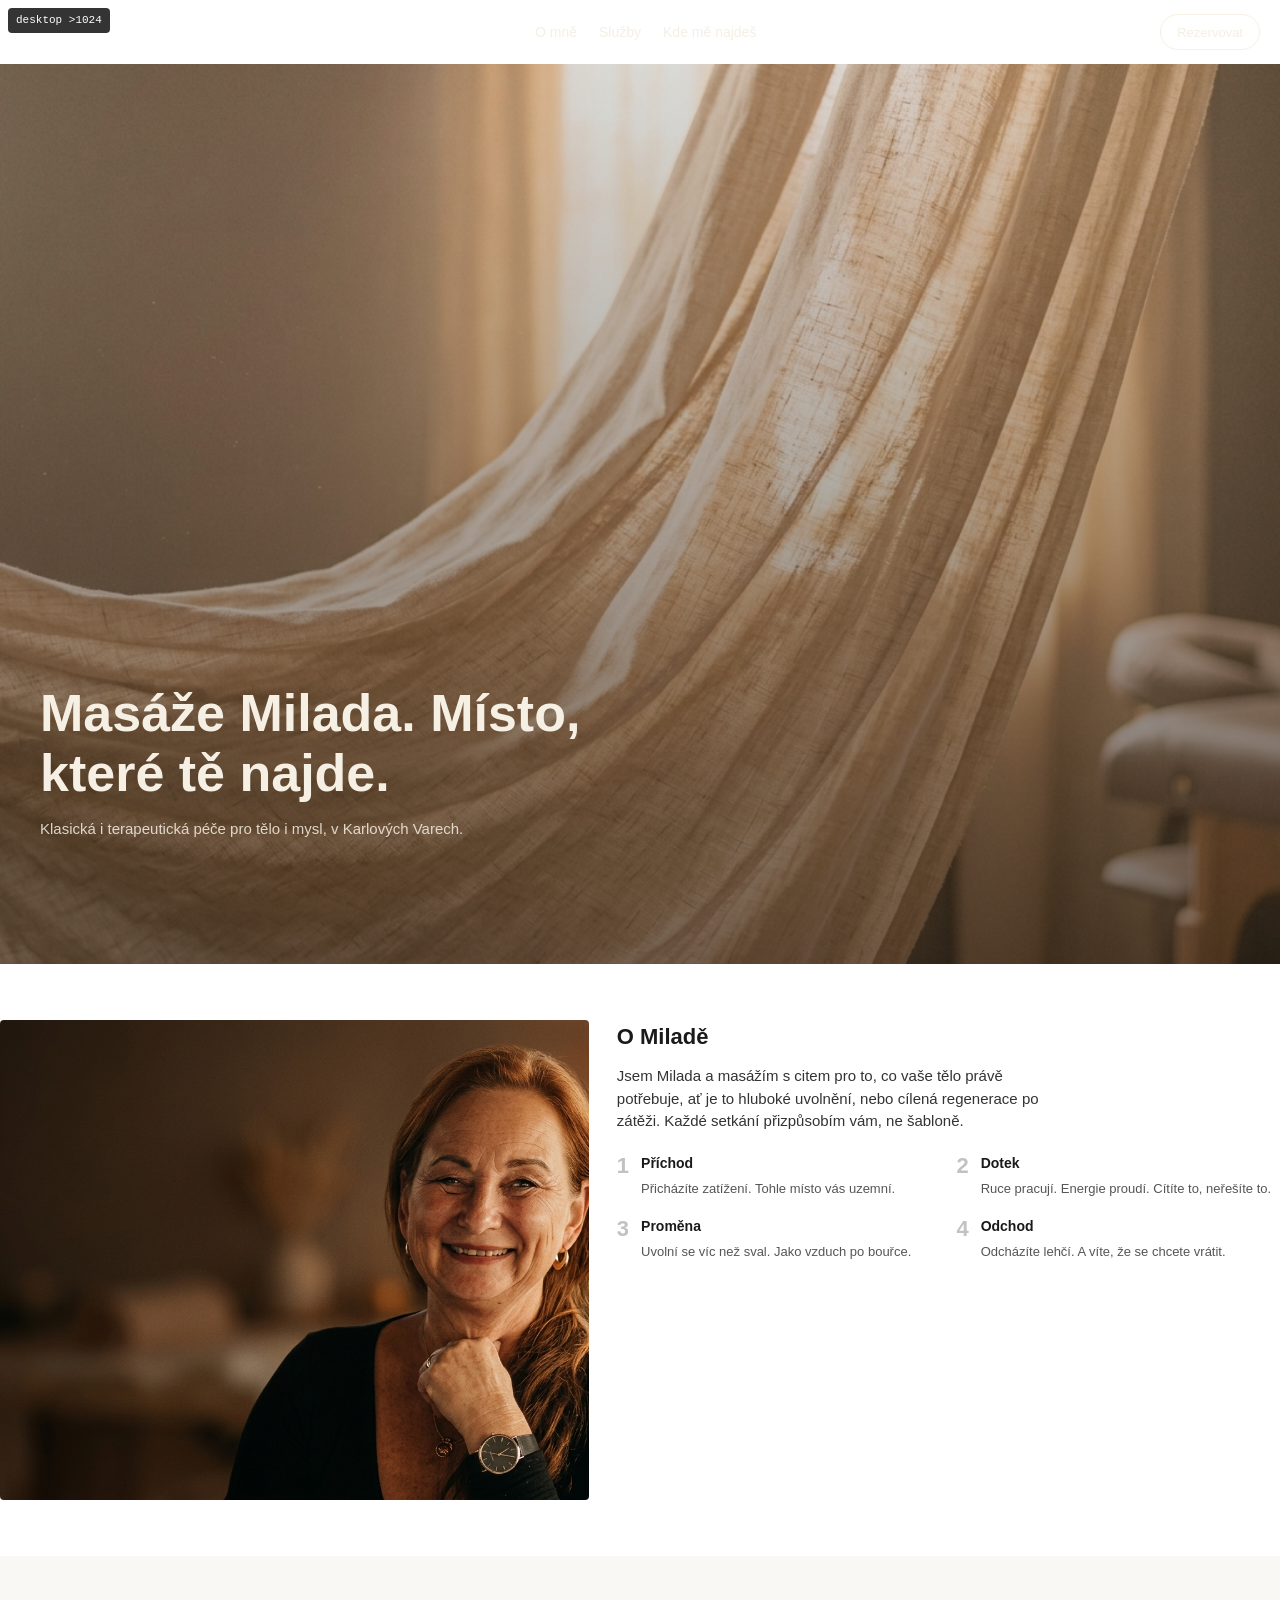
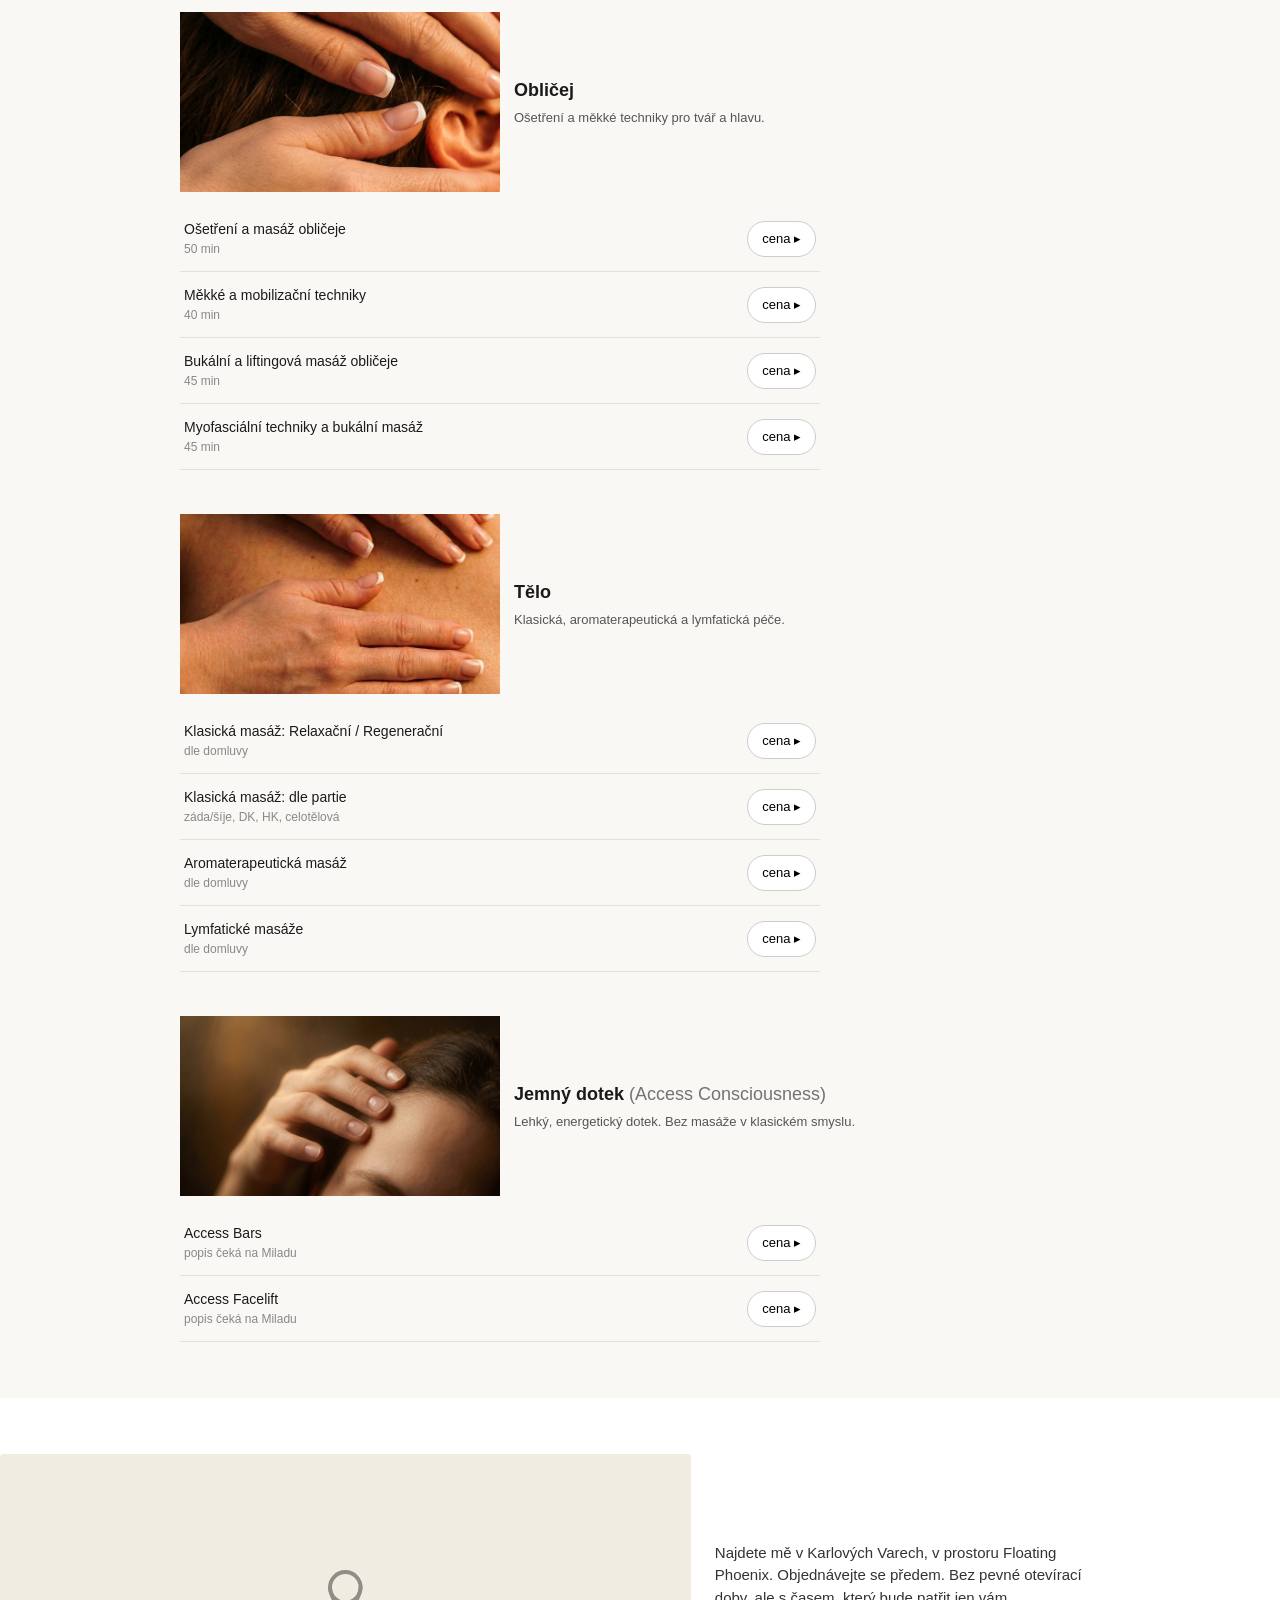
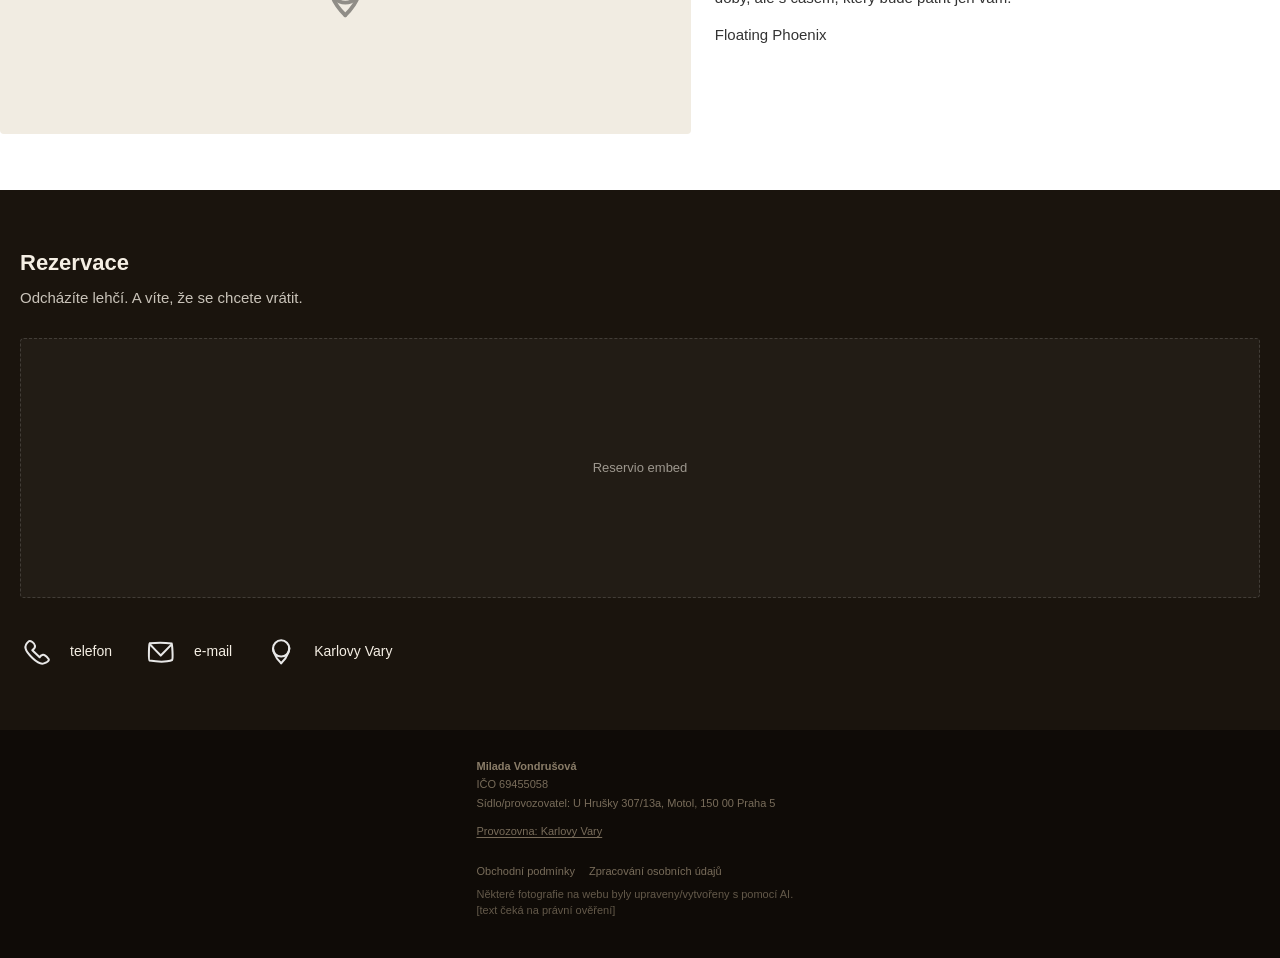
==== wireframe.html @ ee692ef5 "Přidat F1 wireframe se skutečným obsahem a zápis session rozhodnutí wireframe.html: skeleton se skut" ====
<!DOCTYPE html>
<html lang="cs">
<head>
<meta charset="UTF-8">
<meta name="viewport" content="width=device-width, initial-scale=1.0">
<title>Wireframe — Masáže Milada (F1, reálný obsah)</title>
<style>
  /*
    F1 skeleton se skutečným obsahem (fotky, texty, rozhodnutí z grillu).
    Barvy/typografie z design systému záměrně chybí — F2.
    Mobile/tablet/desktop mají vlastní layoutová rozhodnutí, ne jen scaling.
  */
  *{ box-sizing:border-box; }
  html{ scroll-behavior:smooth; }
  body{
    margin:0;
    font-family: -apple-system, BlinkMacSystemFont, "Segoe UI", sans-serif;
    color:#1a1a1a;
    background:#fff;
    line-height:1.5;
  }
  img{ display:block; max-width:100%; }
  .container{ max-width:1280px; margin:0 auto; padding:0 20px; }

  .bp-tag{
    position:fixed; top:8px; left:8px; z-index:200;
    font-size:11px; font-family:monospace; background:#111; color:#fff;
    padding:4px 8px; border-radius:4px; opacity:.85;
  }
  .bp-tag::before{ content:"mobile <640"; }
  @media (min-width:640px){ .bp-tag::before{ content:"tablet 640–1024"; } }
  @media (min-width:1024px){ .bp-tag::before{ content:"desktop >1024"; } }

  /* ---------- NAV ---------- */
  nav.wire{
    position:sticky; top:0; z-index:100;
    background:rgba(20,15,10,0.0);
    transition:background 250ms ease;
  }
  nav.wire.scrolled{ background:rgba(20,15,10,0.92); }
  nav.wire .bar{ display:flex; align-items:center; justify-content:space-between; padding:14px 20px; max-width:1280px; margin:0 auto; }
  nav.wire .wordmark{ font-weight:700; font-size:16px; color:#fff; }
  nav.wire .links{ display:none; gap:22px; font-size:14px; color:#f5efe4; list-style:none; margin:0; padding:0; }
  nav.wire .links li{ cursor:pointer; }
  nav.wire .cta{ display:none; }
  nav.wire .cta-btn{
    border:1px solid #f5efe4; color:#f5efe4; background:transparent;
    padding:8px 16px; border-radius:18px; font-size:13px; min-height:36px;
    cursor:pointer;
  }
  nav.wire .hamburger{ width:44px; height:44px; border:1px solid rgba(255,255,255,.5); border-radius:10px; display:flex; align-items:center; justify-content:center; background:transparent; }
  nav.wire .hamburger img{ width:22px; filter:invert(1); }
  nav.wire .mobile-panel{ display:none; flex-direction:column; gap:2px; padding:8px 20px 20px; background:rgba(20,15,10,0.97); }
  nav.wire .mobile-panel.open{ display:flex; }
  nav.wire .mobile-panel a{ color:#f5efe4; text-decoration:none; padding:12px 4px; font-size:15px; border-bottom:1px solid rgba(255,255,255,.08); }
  @media (min-width:640px){
    nav.wire .links{ display:flex; }
    nav.wire .cta{ display:block; }
    nav.wire .hamburger{ display:none; }
  }

  /* ---------- HERO ---------- */
  .hero{ position:relative; min-height:92vh; display:flex; align-items:flex-end; overflow:hidden; }
  .hero img{ position:absolute; inset:0; width:100%; height:100%; object-fit:cover; z-index:0; }
  .hero::after{ content:""; position:absolute; inset:0; background:linear-gradient(180deg, rgba(20,15,10,.15), rgba(20,15,10,.55)); z-index:1; }
  .hero .inner{ position:relative; z-index:2; padding:48px 20px 64px; color:#f5efe4; max-width:1280px; margin:0 auto; width:100%; }
  .hero h1{ font-size:clamp(28px,5vw,52px); font-weight:700; margin:0 0 14px; line-height:1.15; max-width:640px; }
  .hero .sub{ font-size:15px; opacity:.85; max-width:440px; margin:0 0 28px; }
  @media (min-width:1024px){
    .hero{ min-height:100vh; }
    .hero .inner{ padding:64px 40px 96px; }
  }

  /* ---------- O MILADĚ ---------- */
  .o-milade .inner{ display:flex; flex-direction:column; gap:28px; padding:56px 0; }
  .o-milade .photo{ width:100%; border-radius:4px; overflow:hidden; }
  .o-milade .photo img{ width:100%; height:340px; object-fit:cover; }
  .o-milade h2{ font-size:22px; margin:0 0 12px; }
  .o-milade p.intro{ font-size:15px; color:#333; margin:0 0 20px; max-width:52ch; }
  .kroky{ display:grid; gap:16px; grid-template-columns:1fr; }
  .krok{ display:flex; gap:12px; align-items:flex-start; }
  .krok .num{ flex:0 0 auto; font-weight:700; font-size:22px; color:#c2c2c2; line-height:1.2; }
  .krok .txt b{ display:block; font-size:14px; margin-bottom:2px; }
  .krok .txt span{ font-size:13px; color:#555; }
  @media (min-width:640px){
    .o-milade .inner{ flex-direction:row; align-items:flex-start; }
    .o-milade .photo{ flex:0 0 42%; }
    .o-milade .photo img{ height:420px; }
    .o-milade .text{ flex:1; }
  }
  @media (min-width:1024px){
    .o-milade .photo{ flex:0 0 46%; }
    .o-milade .photo img{ height:480px; }
    .kroky{ grid-template-columns:1fr 1fr; }
  }

  /* ---------- SLUŽBY ---------- */
  .sluzby{ padding:56px 0; background:#faf8f5; }
  .sub-block{ margin-bottom:44px; }
  .sub-block:last-child{ margin-bottom:0; }
  .sub-header{ display:flex; flex-direction:column; gap:14px; margin-bottom:14px; }
  .sub-header .photo{ width:100%; height:160px; overflow:hidden; }
  .sub-header .photo img{ width:100%; height:100%; object-fit:cover; }
  .sub-header h3{ font-size:18px; margin:0 0 4px; }
  .sub-header p{ font-size:13px; color:#555; margin:0; }
  .service-list{ display:flex; flex-direction:column; max-width:640px; }
  .service-row{
    display:flex; justify-content:space-between; align-items:center; gap:12px;
    padding:13px 4px; border-bottom:1px solid #e6e0d6; font-size:14px;
  }
  .service-row .name{ }
  .service-row .time{ font-size:12px; color:#888; display:block; }
  .price-btn{
    flex:0 0 auto; min-height:36px; padding:6px 14px; font-size:13px;
    border:1px solid #ccc; background:#fff; border-radius:18px; cursor:pointer;
  }
  @media (min-width:640px){
    .sub-header{ flex-direction:row; align-items:center; }
    .sub-header .photo{ flex:0 0 240px; height:150px; }
  }
  @media (min-width:1024px){
    .sluzby .container{ max-width:960px; }
    .sub-header .photo{ flex:0 0 320px; height:180px; }
  }

  /* ---------- KDE MĚ NAJDEŠ ---------- */
  .kde .inner{ display:flex; flex-direction:column; gap:24px; padding:56px 0; }
  .kde .graphic{ width:100%; height:220px; background:#f1ece2; border-radius:4px; display:flex; align-items:center; justify-content:center; }
  .kde .graphic img{ width:64px; opacity:.4; }
  .kde .text p{ font-size:15px; color:#333; max-width:48ch; }
  .kde .crosslink{ font-size:13px; color:#888; margin-top:12px; }
  @media (min-width:640px){
    .kde .inner{ flex-direction:row; align-items:center; }
    .kde .graphic{ flex:1 1 55%; height:280px; }
    .kde .text{ flex:1 1 45%; }
  }

  /* ---------- REZERVACE ---------- */
  .rezervace{ padding:56px 0; background:#1a140d; color:#f5efe4; }
  .rezervace h2{ font-size:22px; margin:0 0 8px; }
  .rezervace .lede{ font-size:15px; opacity:.8; margin:0 0 28px; max-width:44ch; }
  .rezervace .embed{ min-height:260px; background:rgba(255,255,255,.06); border:1px dashed rgba(255,255,255,.25); border-radius:4px; display:flex; align-items:center; justify-content:center; font-size:13px; opacity:.6; margin-bottom:32px; }
  .contact-icons{ display:flex; flex-direction:column; gap:20px; }
  .contact-icons .item{ display:flex; align-items:center; gap:16px; min-height:44px; font-size:14px; }
  .contact-icons .icon{ width:34px; height:34px; filter:invert(1); opacity:.9; }
  @media (min-width:640px){
    .contact-icons{ flex-direction:row; gap:32px; }
  }

  /* ---------- FOOTER ---------- */
  /* F1 rozhodnutí (grill): jeden sloupec vždy, tiché, bez link-list hierarchie — legal obsah je poznámka pod čarou, ne navigace. */
  footer.wire{ background:#0f0b07; color:#786c5a; padding:28px 0; font-size:11px; }
  footer.wire .inner{ display:flex; flex-direction:column; gap:10px; max-width:60ch; }
  footer.wire .legal{ display:flex; flex-direction:column; gap:2px; }
  footer.wire .legal b{ color:#8a7d68; font-size:11px; font-weight:600; }
  footer.wire .provozovna-btn{
    align-self:flex-start; border:none; color:#786c5a; background:transparent;
    padding:4px 0; font-size:11px; cursor:pointer; text-decoration:underline; text-underline-offset:2px;
    min-height:32px; margin-top:2px;
  }
  footer.wire .links{ display:flex; gap:14px; flex-wrap:wrap; margin-top:6px; }
  footer.wire .links a{ color:#786c5a; text-decoration:none; }
  footer.wire .ai-note{ font-size:11px; opacity:.8; margin-top:6px; }
</style>
</head>
<body>

<div class="bp-tag"></div>

<nav class="wire" id="mainNav">
  <div class="bar">
    <div class="wordmark">Masáže Milada</div>
    <ul class="links">
      <li>O mně</li><li>Služby</li><li>Kde mě najdeš</li>
    </ul>
    <div class="cta"><button class="cta-btn">Rezervovat</button></div>
    <button class="hamburger" id="hamburgerBtn"><img src="menu.svg" alt="menu"></button>
  </div>
  <div class="mobile-panel" id="mobilePanel">
    <a href="#o-milade">O mně</a>
    <a href="#sluzby">Služby</a>
    <a href="#kde">Kde mě najdeš</a>
    <a href="#rezervace">Rezervovat</a>
  </div>
</nav>

<!-- ================= HERO ================= -->
<header id="hero" class="hero">
  <img src="hero.jpg" alt="">
  <div class="inner">
    <h1>Masáže Milada. Místo, které tě najde.</h1>
    <p class="sub">Klasická i terapeutická péče pro tělo i mysl, v Karlových Varech.</p>
  </div>
</header>

<!-- ================= O MILADĚ ================= -->
<section id="o-milade" class="o-milade">
  <div class="container inner">
    <div class="photo"><img src="o-milade.jpg" alt="Milada"></div>
    <div class="text">
      <h2>O Miladě</h2>
      <p class="intro">Jsem Milada a masážím s citem pro to, co vaše tělo právě potřebuje, ať je to hluboké uvolnění, nebo cílená regenerace po zátěži. Každé setkání přizpůsobím vám, ne šabloně.</p>
      <div class="kroky">
        <div class="krok"><div class="num">1</div><div class="txt"><b>Příchod</b><span>Přicházíte zatížení. Tohle místo vás uzemní.</span></div></div>
        <div class="krok"><div class="num">2</div><div class="txt"><b>Dotek</b><span>Ruce pracují. Energie proudí. Cítíte to, neřešíte to.</span></div></div>
        <div class="krok"><div class="num">3</div><div class="txt"><b>Proměna</b><span>Uvolní se víc než sval. Jako vzduch po bouřce.</span></div></div>
        <div class="krok"><div class="num">4</div><div class="txt"><b>Odchod</b><span>Odcházíte lehčí. A víte, že se chcete vrátit.</span></div></div>
      </div>
    </div>
  </div>
</section>

<!-- ================= SLUŽBY (+ Ceník) ================= -->
<section id="sluzby" class="sluzby">
  <div class="container">
    <div class="sub-block">
      <div class="sub-header">
        <div class="photo"><img src="sluzby-oblicej.jpg" alt="Obličej"></div>
        <div><h3>Obličej</h3><p>Ošetření a měkké techniky pro tvář a hlavu.</p></div>
      </div>
      <div class="service-list">
        <div class="service-row"><span class="name">Ošetření a masáž obličeje<span class="time">50 min</span></span><button class="price-btn">cena ▸</button></div>
        <div class="service-row"><span class="name">Měkké a mobilizační techniky<span class="time">40 min</span></span><button class="price-btn">cena ▸</button></div>
        <div class="service-row"><span class="name">Bukální a liftingová masáž obličeje<span class="time">45 min</span></span><button class="price-btn">cena ▸</button></div>
        <div class="service-row"><span class="name">Myofasciální techniky a bukální masáž<span class="time">45 min</span></span><button class="price-btn">cena ▸</button></div>
      </div>
    </div>

    <div class="sub-block">
      <div class="sub-header">
        <div class="photo"><img src="sluzby-telo.jpg" alt="Tělo"></div>
        <div><h3>Tělo</h3><p>Klasická, aromaterapeutická a lymfatická péče.</p></div>
      </div>
      <div class="service-list">
        <div class="service-row"><span class="name">Klasická masáž: Relaxační / Regenerační<span class="time">dle domluvy</span></span><button class="price-btn">cena ▸</button></div>
        <div class="service-row"><span class="name">Klasická masáž: dle partie<span class="time">záda/šíje, DK, HK, celotělová</span></span><button class="price-btn">cena ▸</button></div>
        <div class="service-row"><span class="name">Aromaterapeutická masáž<span class="time">dle domluvy</span></span><button class="price-btn">cena ▸</button></div>
        <div class="service-row"><span class="name">Lymfatické masáže<span class="time">dle domluvy</span></span><button class="price-btn">cena ▸</button></div>
      </div>
    </div>

    <div class="sub-block">
      <div class="sub-header">
        <div class="photo"><img src="sluzby-access.jpg" alt="Access"></div>
        <div><h3>Jemný dotek <span style="font-weight:400;opacity:.6;">(Access Consciousness)</span></h3><p>Lehký, energetický dotek. Bez masáže v klasickém smyslu.</p></div>
      </div>
      <div class="service-list">
        <div class="service-row"><span class="name">Access Bars<span class="time">popis čeká na Miladu</span></span><button class="price-btn">cena ▸</button></div>
        <div class="service-row"><span class="name">Access Facelift<span class="time">popis čeká na Miladu</span></span><button class="price-btn">cena ▸</button></div>
      </div>
    </div>
  </div>
</section>

<!-- ================= KDE MĚ NAJDEŠ ================= -->
<section id="kde" class="kde">
  <div class="container inner">
    <div class="graphic"><img src="lokace-2.svg" alt=""></div>
    <div class="text">
      <p>Najdete mě v Karlových Varech, v prostoru Floating Phoenix. Objednávejte se předem. Bez pevné otevírací doby, ale s časem, který bude patřit jen vám.</p>
      <p class="crosslink">Floating Phoenix</p>
    </div>
  </div>
</section>

<!-- ================= REZERVACE ================= -->
<section id="rezervace" class="rezervace">
  <div class="container">
    <h2>Rezervace</h2>
    <p class="lede">Odcházíte lehčí. A víte, že se chcete vrátit.</p>
    <div class="embed">Reservio embed</div>
    <div class="contact-icons">
      <div class="item"><img class="icon" src="phone-2.svg" alt="">telefon</div>
      <div class="item"><img class="icon" src="email-2.svg" alt="">e-mail</div>
      <div class="item"><img class="icon" src="lokace-2.svg" alt="">Karlovy Vary</div>
    </div>
  </div>
</section>

<footer class="wire" id="provozovatel">
  <div class="container inner">
    <div class="legal">
      <b>Milada Vondrušová</b>
      <span>IČO 69455058</span>
      <span>Sídlo/provozovatel: U Hrušky 307/13a, Motol, 150 00 Praha 5</span>
      <button class="provozovna-btn" onclick="document.getElementById('kde').scrollIntoView({behavior:'smooth'})">Provozovna: Karlovy Vary</button>
    </div>
    <div>
      <div class="links">
        <a href="#">Obchodní podmínky</a>
        <a href="#">Zpracování osobních údajů</a>
      </div>
      <p class="ai-note">Některé fotografie na webu byly upraveny/vytvořeny s pomocí AI. [text čeká na právní ověření]</p>
    </div>
  </div>
</footer>

<script>
(function(){
  var nav = document.getElementById('mainNav');
  var hamburger = document.getElementById('hamburgerBtn');
  var panel = document.getElementById('mobilePanel');

  function onScroll(){
    if(window.scrollY > 40){ nav.classList.add('scrolled'); }
    else{ nav.classList.remove('scrolled'); }
  }
  window.addEventListener('scroll', onScroll, {passive:true});
  onScroll();

  hamburger.addEventListener('click', function(){
    panel.classList.toggle('open');
  });

  document.querySelectorAll('.price-btn').forEach(function(btn){
    btn.addEventListener('click', function(){
      var revealed = btn.classList.toggle('revealed');
      btn.textContent = revealed ? '890 Kč' : 'cena ▸';
    });
  });
})();
</script>

</body>
</html>
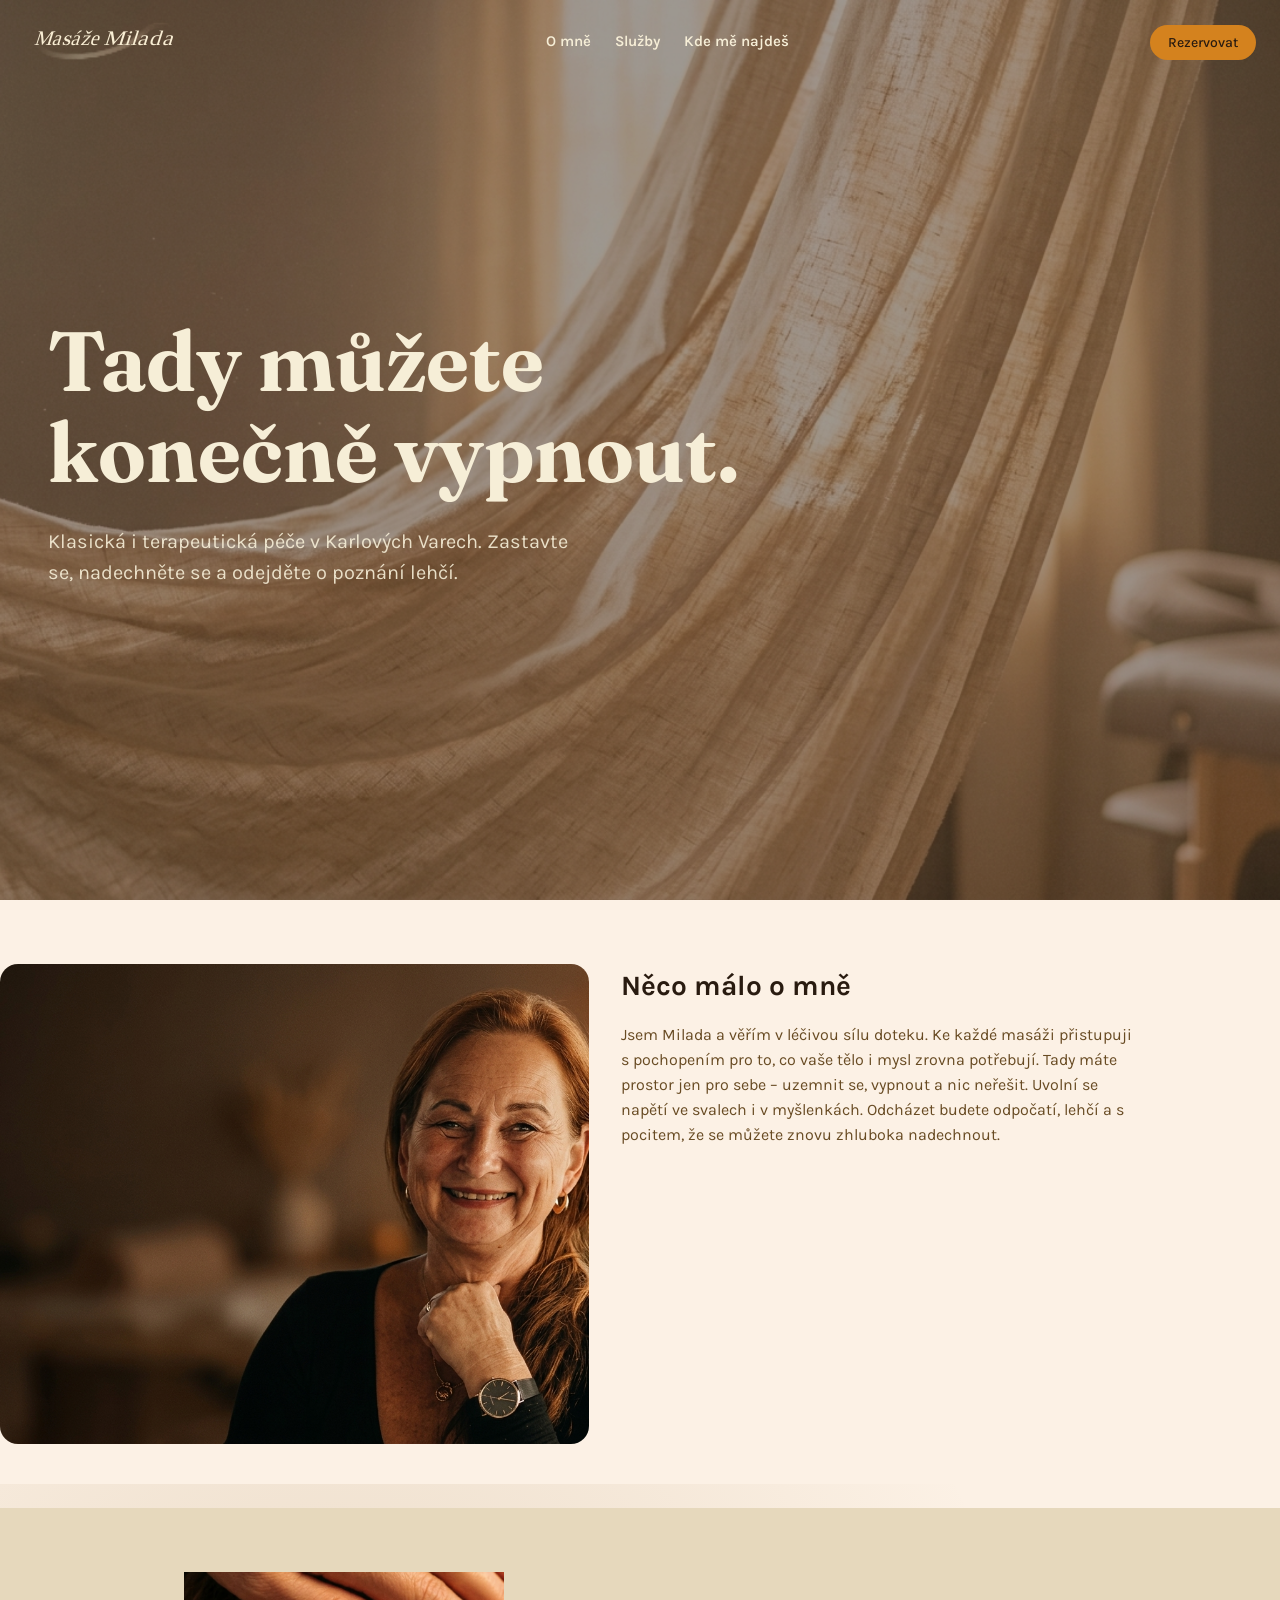
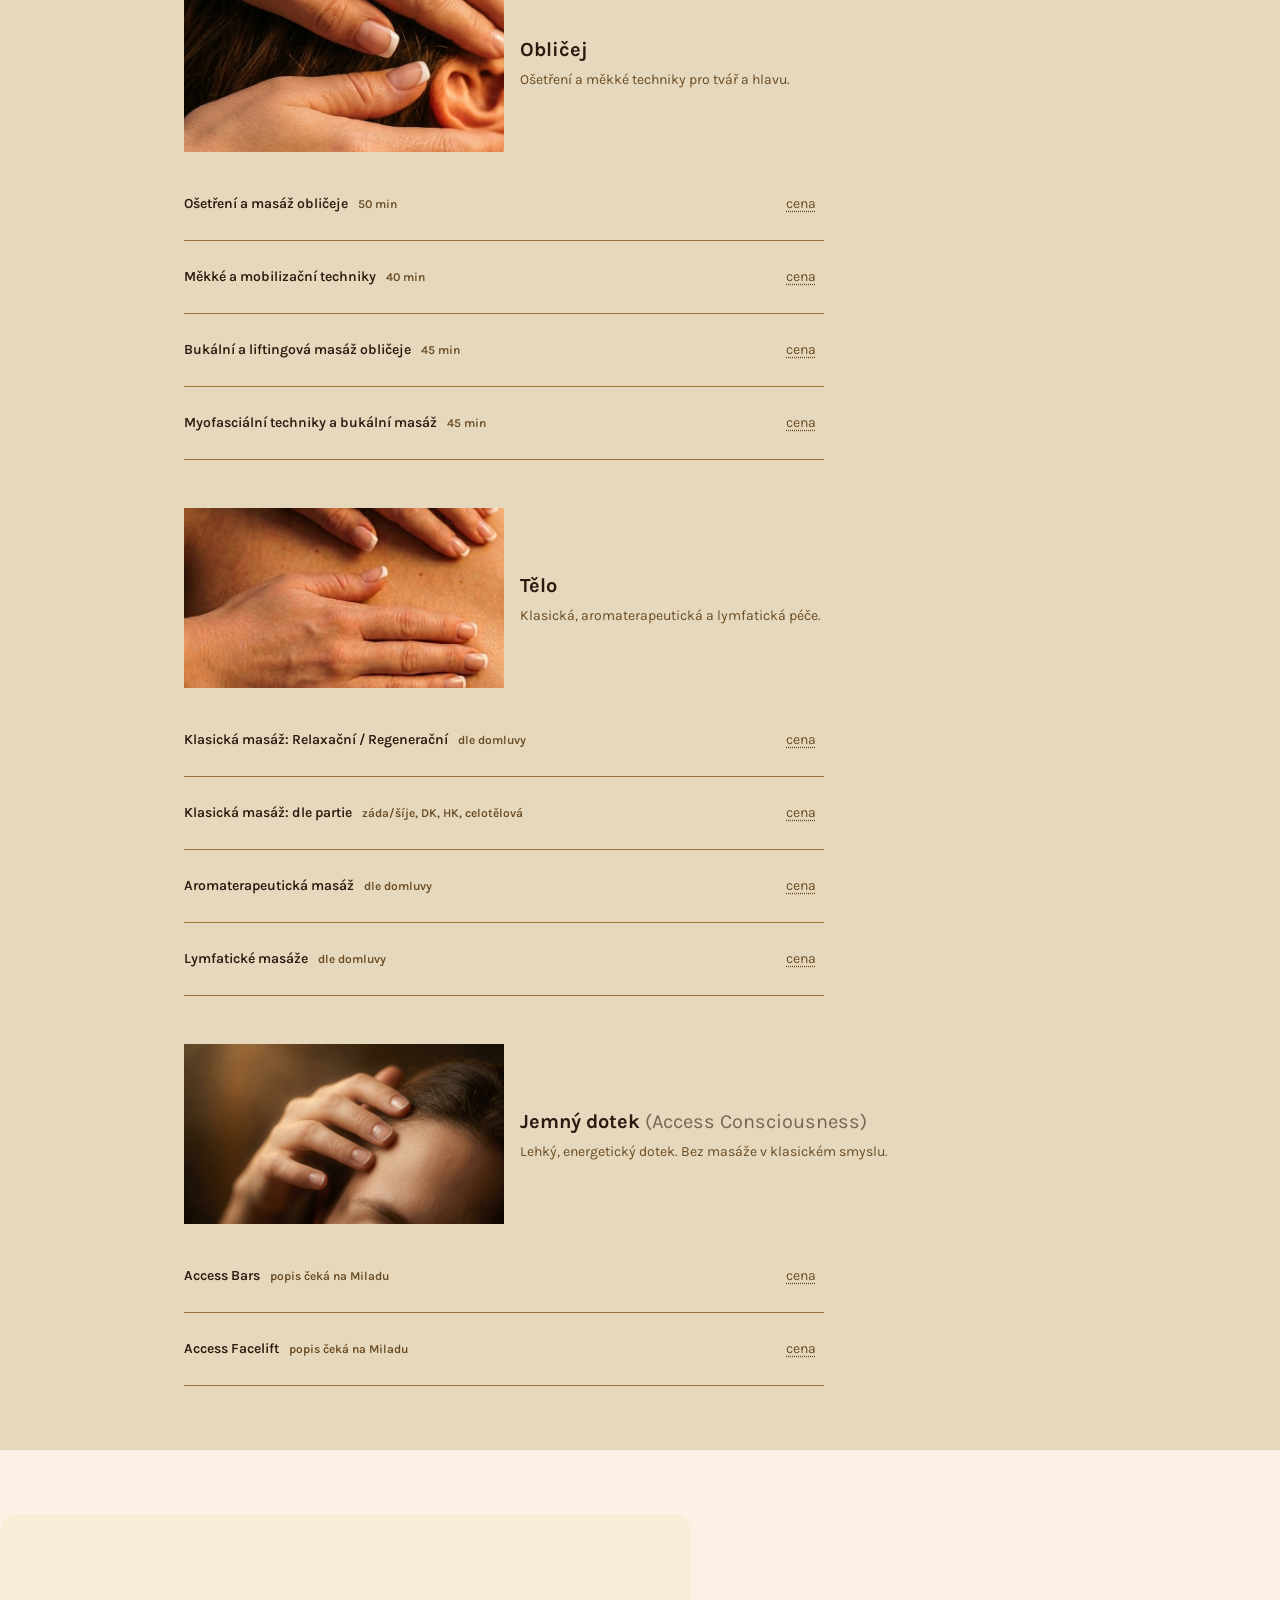
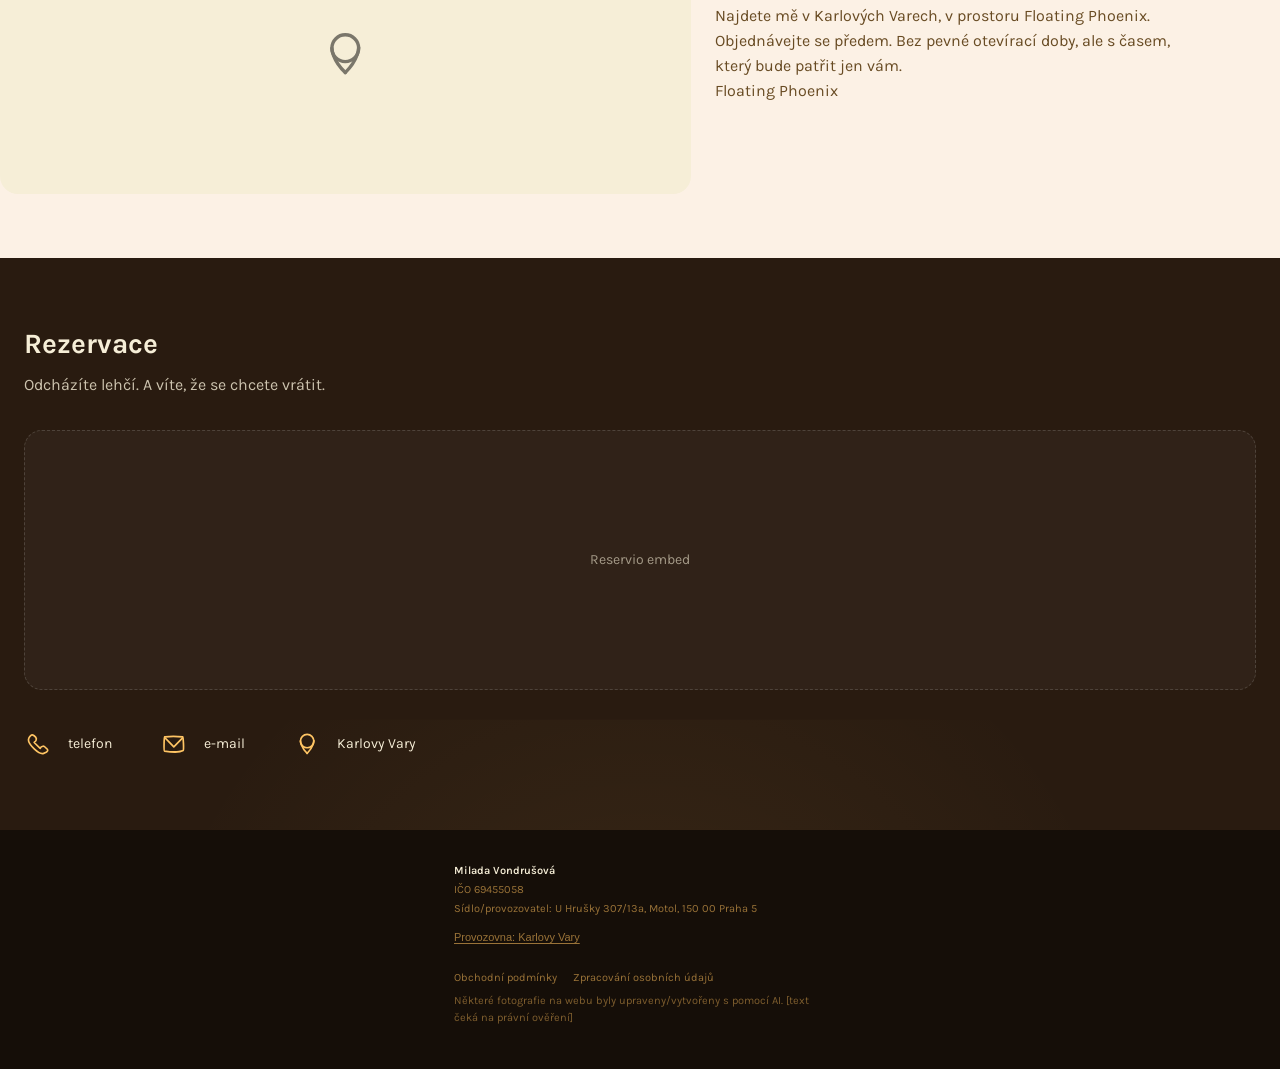
==== commit 102fd64c: "Aplikovat F2+F3 design systém, doladit Hero/nav a integrovat logo - Sloučit styles.css zpět do wiref" ====
--- a/wireframe.html
+++ b/wireframe.html
@@ -3,214 +3,319 @@
 <head>
 <meta charset="UTF-8">
 <meta name="viewport" content="width=device-width, initial-scale=1.0">
-<title>Wireframe — Masáže Milada (F1, reálný obsah)</title>
+<title>Wireframe — Masáže Milada (F2+F3, systém a motion)</title>
 <style>
-  /*
-    F1 skeleton se skutečným obsahem (fotky, texty, rozhodnutí z grillu).
-    Barvy/typografie z design systému záměrně chybí — F2.
-    Mobile/tablet/desktop mají vlastní layoutová rozhodnutí, ne jen scaling.
-  */
-  *{ box-sizing:border-box; }
-  html{ scroll-behavior:smooth; }
-  body{
-    margin:0;
-    font-family: -apple-system, BlinkMacSystemFont, "Segoe UI", sans-serif;
-    color:#1a1a1a;
-    background:#fff;
-    line-height:1.5;
-  }
-  img{ display:block; max-width:100%; }
-  .container{ max-width:1280px; margin:0 auto; padding:0 20px; }
-
-  .bp-tag{
-    position:fixed; top:8px; left:8px; z-index:200;
-    font-size:11px; font-family:monospace; background:#111; color:#fff;
-    padding:4px 8px; border-radius:4px; opacity:.85;
-  }
-  .bp-tag::before{ content:"mobile <640"; }
-  @media (min-width:640px){ .bp-tag::before{ content:"tablet 640–1024"; } }
-  @media (min-width:1024px){ .bp-tag::before{ content:"desktop >1024"; } }
-
-  /* ---------- NAV ---------- */
-  nav.wire{
-    position:sticky; top:0; z-index:100;
-    background:rgba(20,15,10,0.0);
-    transition:background 250ms ease;
-  }
-  nav.wire.scrolled{ background:rgba(20,15,10,0.92); }
-  nav.wire .bar{ display:flex; align-items:center; justify-content:space-between; padding:14px 20px; max-width:1280px; margin:0 auto; }
-  nav.wire .wordmark{ font-weight:700; font-size:16px; color:#fff; }
-  nav.wire .links{ display:none; gap:22px; font-size:14px; color:#f5efe4; list-style:none; margin:0; padding:0; }
-  nav.wire .links li{ cursor:pointer; }
-  nav.wire .cta{ display:none; }
-  nav.wire .cta-btn{
-    border:1px solid #f5efe4; color:#f5efe4; background:transparent;
-    padding:8px 16px; border-radius:18px; font-size:13px; min-height:36px;
-    cursor:pointer;
-  }
-  nav.wire .hamburger{ width:44px; height:44px; border:1px solid rgba(255,255,255,.5); border-radius:10px; display:flex; align-items:center; justify-content:center; background:transparent; }
-  nav.wire .hamburger img{ width:22px; filter:invert(1); }
-  nav.wire .mobile-panel{ display:none; flex-direction:column; gap:2px; padding:8px 20px 20px; background:rgba(20,15,10,0.97); }
-  nav.wire .mobile-panel.open{ display:flex; }
-  nav.wire .mobile-panel a{ color:#f5efe4; text-decoration:none; padding:12px 4px; font-size:15px; border-bottom:1px solid rgba(255,255,255,.08); }
-  @media (min-width:640px){
-    nav.wire .links{ display:flex; }
-    nav.wire .cta{ display:block; }
-    nav.wire .hamburger{ display:none; }
-  }
-
-  /* ---------- HERO ---------- */
-  .hero{ position:relative; min-height:92vh; display:flex; align-items:flex-end; overflow:hidden; }
-  .hero img{ position:absolute; inset:0; width:100%; height:100%; object-fit:cover; z-index:0; }
-  .hero::after{ content:""; position:absolute; inset:0; background:linear-gradient(180deg, rgba(20,15,10,.15), rgba(20,15,10,.55)); z-index:1; }
-  .hero .inner{ position:relative; z-index:2; padding:48px 20px 64px; color:#f5efe4; max-width:1280px; margin:0 auto; width:100%; }
-  .hero h1{ font-size:clamp(28px,5vw,52px); font-weight:700; margin:0 0 14px; line-height:1.15; max-width:640px; }
-  .hero .sub{ font-size:15px; opacity:.85; max-width:440px; margin:0 0 28px; }
-  @media (min-width:1024px){
-    .hero{ min-height:100vh; }
-    .hero .inner{ padding:64px 40px 96px; }
-  }
-
-  /* ---------- O MILADĚ ---------- */
-  .o-milade .inner{ display:flex; flex-direction:column; gap:28px; padding:56px 0; }
-  .o-milade .photo{ width:100%; border-radius:4px; overflow:hidden; }
-  .o-milade .photo img{ width:100%; height:340px; object-fit:cover; }
-  .o-milade h2{ font-size:22px; margin:0 0 12px; }
-  .o-milade p.intro{ font-size:15px; color:#333; margin:0 0 20px; max-width:52ch; }
-  .kroky{ display:grid; gap:16px; grid-template-columns:1fr; }
-  .krok{ display:flex; gap:12px; align-items:flex-start; }
-  .krok .num{ flex:0 0 auto; font-weight:700; font-size:22px; color:#c2c2c2; line-height:1.2; }
-  .krok .txt b{ display:block; font-size:14px; margin-bottom:2px; }
-  .krok .txt span{ font-size:13px; color:#555; }
-  @media (min-width:640px){
-    .o-milade .inner{ flex-direction:row; align-items:flex-start; }
-    .o-milade .photo{ flex:0 0 42%; }
-    .o-milade .photo img{ height:420px; }
-    .o-milade .text{ flex:1; }
-  }
-  @media (min-width:1024px){
-    .o-milade .photo{ flex:0 0 46%; }
-    .o-milade .photo img{ height:480px; }
-    .kroky{ grid-template-columns:1fr 1fr; }
-  }
-
-  /* ---------- SLUŽBY ---------- */
-  .sluzby{ padding:56px 0; background:#faf8f5; }
-  .sub-block{ margin-bottom:44px; }
-  .sub-block:last-child{ margin-bottom:0; }
-  .sub-header{ display:flex; flex-direction:column; gap:14px; margin-bottom:14px; }
-  .sub-header .photo{ width:100%; height:160px; overflow:hidden; }
-  .sub-header .photo img{ width:100%; height:100%; object-fit:cover; }
-  .sub-header h3{ font-size:18px; margin:0 0 4px; }
-  .sub-header p{ font-size:13px; color:#555; margin:0; }
-  .service-list{ display:flex; flex-direction:column; max-width:640px; }
-  .service-row{
-    display:flex; justify-content:space-between; align-items:center; gap:12px;
-    padding:13px 4px; border-bottom:1px solid #e6e0d6; font-size:14px;
-  }
-  .service-row .name{ }
-  .service-row .time{ font-size:12px; color:#888; display:block; }
-  .price-btn{
-    flex:0 0 auto; min-height:36px; padding:6px 14px; font-size:13px;
-    border:1px solid #ccc; background:#fff; border-radius:18px; cursor:pointer;
-  }
-  @media (min-width:640px){
-    .sub-header{ flex-direction:row; align-items:center; }
-    .sub-header .photo{ flex:0 0 240px; height:150px; }
-  }
-  @media (min-width:1024px){
-    .sluzby .container{ max-width:960px; }
-    .sub-header .photo{ flex:0 0 320px; height:180px; }
-  }
-
-  /* ---------- KDE MĚ NAJDEŠ ---------- */
-  .kde .inner{ display:flex; flex-direction:column; gap:24px; padding:56px 0; }
-  .kde .graphic{ width:100%; height:220px; background:#f1ece2; border-radius:4px; display:flex; align-items:center; justify-content:center; }
-  .kde .graphic img{ width:64px; opacity:.4; }
-  .kde .text p{ font-size:15px; color:#333; max-width:48ch; }
-  .kde .crosslink{ font-size:13px; color:#888; margin-top:12px; }
-  @media (min-width:640px){
-    .kde .inner{ flex-direction:row; align-items:center; }
-    .kde .graphic{ flex:1 1 55%; height:280px; }
-    .kde .text{ flex:1 1 45%; }
-  }
-
-  /* ---------- REZERVACE ---------- */
-  .rezervace{ padding:56px 0; background:#1a140d; color:#f5efe4; }
-  .rezervace h2{ font-size:22px; margin:0 0 8px; }
-  .rezervace .lede{ font-size:15px; opacity:.8; margin:0 0 28px; max-width:44ch; }
-  .rezervace .embed{ min-height:260px; background:rgba(255,255,255,.06); border:1px dashed rgba(255,255,255,.25); border-radius:4px; display:flex; align-items:center; justify-content:center; font-size:13px; opacity:.6; margin-bottom:32px; }
-  .contact-icons{ display:flex; flex-direction:column; gap:20px; }
-  .contact-icons .item{ display:flex; align-items:center; gap:16px; min-height:44px; font-size:14px; }
-  .contact-icons .icon{ width:34px; height:34px; filter:invert(1); opacity:.9; }
-  @media (min-width:640px){
-    .contact-icons{ flex-direction:row; gap:32px; }
-  }
-
-  /* ---------- FOOTER ---------- */
-  /* F1 rozhodnutí (grill): jeden sloupec vždy, tiché, bez link-list hierarchie — legal obsah je poznámka pod čarou, ne navigace. */
-  footer.wire{ background:#0f0b07; color:#786c5a; padding:28px 0; font-size:11px; }
-  footer.wire .inner{ display:flex; flex-direction:column; gap:10px; max-width:60ch; }
-  footer.wire .legal{ display:flex; flex-direction:column; gap:2px; }
-  footer.wire .legal b{ color:#8a7d68; font-size:11px; font-weight:600; }
-  footer.wire .provozovna-btn{
-    align-self:flex-start; border:none; color:#786c5a; background:transparent;
-    padding:4px 0; font-size:11px; cursor:pointer; text-decoration:underline; text-underline-offset:2px;
-    min-height:32px; margin-top:2px;
-  }
-  footer.wire .links{ display:flex; gap:14px; flex-wrap:wrap; margin-top:6px; }
-  footer.wire .links a{ color:#786c5a; text-decoration:none; }
-  footer.wire .ai-note{ font-size:11px; opacity:.8; margin-top:6px; }
+/*
+  F2+F3: tokeny, typografie, komponenty a schválený bookend motion
+  natažené z design-system-2.html a miladascrollmotiondemo.html — zdroj pravdy,
+  ne nové hodnoty vymyšlené na místě. Viz kontext.md sekce 12 (workflow pravidlo)
+  a sekce 13 (F2 build log) pro přesný seznam převzatých komponent.
+
+  Jedna zdokumentovaná lokální výjimka: foto ve Službách nemá radius
+  (design systém jinak definuje radius 18px jednotně) — viz kontext.md.
+
+  Jeden kompletní dokument — CSS je uvnitř organizované po jasně
+  pojmenovaných komponentách (viz nadpisy sekcí níž), ne ve zvláštním souboru.
+*/
+@import url('https://fonts.googleapis.com/css2?family=Fraunces:opsz,wght,SOFT@6..144,100..900,0..100&family=Karla:wght@400;500;600;700&display=swap');
+
+:root{
+  --dark:#291B10;
+  --dark-surface:#684B23;
+  --decor:#9A7338;
+  --cta:#D4821E;
+  --spot:#FFC564;
+  --light-surface:#F6EED7;
+  --light-bg:#FCF1E5;
+  --elevated:#E6D8BC;
+  --radius:18px;
+  --fs-caption:12px; --fs-small:14px; --fs-body:16px; --fs-h3:20px; --fs-h2:28px; --fs-h1:40px;
+  --sp-1:8px; --sp-2:16px; --sp-3:24px; --sp-4:32px; --sp-6:48px; --sp-8:64px; --sp-12:96px;
+}
+
+*{ box-sizing:border-box; }
+html{ scroll-behavior:smooth; }
+body{
+  margin:0;
+  font-family:'Karla', sans-serif;
+  font-size:var(--fs-body);
+  color:var(--dark);
+  background:var(--light-bg);
+  line-height:1.55;
+  overflow-x:hidden;
+}
+img{ display:block; max-width:100%; }
+.container{ max-width:1280px; margin:0 auto; padding:0 var(--sp-3); }
+
+/* ---------- NAV ---------- */
+nav.wire{ position:fixed; top:0; left:0; right:0; z-index:100; background:rgba(41,27,16,0); transition:background 700ms ease; }
+nav.wire.scrolled{ background:rgba(41,27,16,0.92); }
+nav.wire .bar{ display:flex; align-items:center; justify-content:space-between; padding:var(--sp-2) var(--sp-3); max-width:1280px; margin:0 auto; }
+nav.wire .wordmark{ display:flex; align-items:center; }
+nav.wire .wordmark img{ height:52px; width:auto; display:block; }
+nav.wire .links{ display:none; gap:var(--sp-3); font-size:15px; font-weight:600; color:var(--light-surface); list-style:none; margin:0; padding:0; }
+nav.wire .links a{ color:inherit; text-decoration:none; }
+nav.wire .nav-cta{ display:none; }
+nav.wire .nav-cta .cta-btn{ padding:9px 18px; font-size:var(--fs-small); }
+nav.wire .hamburger{
+  width:44px; height:44px; border-radius:12px; background:var(--dark);
+  display:flex; align-items:center; justify-content:center; color:var(--light-surface);
+  border:none; cursor:pointer;
+}
+nav.wire .hamburger svg{ width:22px; height:22px; }
+/* Popover ukotvený k hamburger tlačítku — vystupuje z rohu, ne přes celou šířku. */
+nav.wire .mobile-panel{
+  position:absolute; top:calc(100% + 10px); right:var(--sp-3);
+  width:190px; max-width:calc(100vw - 2 * var(--sp-3));
+  background:var(--dark); border-radius:var(--radius);
+  box-shadow:0 16px 40px rgba(0,0,0,.35);
+  transform-origin:top right;
+  transform:scale(.85) translateY(-6px); opacity:0; pointer-events:none;
+  transition:transform 300ms cubic-bezier(.22,1,.36,1), opacity 250ms ease-out;
+}
+nav.wire .mobile-panel.open{ transform:scale(1) translateY(0); opacity:1; pointer-events:auto; }
+nav.wire .panel-close{
+  position:absolute; top:10px; right:10px; width:28px; height:28px;
+  border:none; background:transparent; color:var(--light-surface);
+  cursor:pointer; display:flex; align-items:center; justify-content:center; padding:0;
+}
+nav.wire .panel-close svg{ width:16px; height:16px; }
+nav.wire .mobile-panel .panel-inner{ padding:var(--sp-3) var(--sp-3) var(--sp-2); padding-top:calc(var(--sp-3) + 18px); display:flex; flex-direction:column; gap:10px; text-align:center; }
+nav.wire .mobile-panel a{ color:var(--light-surface); text-decoration:none; padding:10px; font-size:var(--fs-small); border-radius:10px; display:block; }
+nav.wire .mobile-panel a:hover{ background:rgba(255,255,255,.08); }
+nav.wire .mobile-panel a.cta-link{ background:var(--cta); color:var(--dark); font-weight:600; margin-top:4px; }
+nav.wire .mobile-panel a.cta-link:hover{ background:var(--cta); opacity:.88; }
+@media (min-width:640px){
+  nav.wire .links{ display:flex; }
+  nav.wire .nav-cta{ display:block; }
+  nav.wire .hamburger{ display:none; }
+}
+
+/* ---------- CTA (design-system-2.html, natažené beze změny) ---------- */
+.cta-wrap{ position:relative; display:inline-block; }
+.cta-halo{
+  position:absolute; inset:-16px; border-radius:30px;
+  background:radial-gradient(circle, rgba(255,197,100,0.85), rgba(255,197,100,0) 68%);
+  filter:blur(9px); opacity:0; transition:opacity 700ms ease-out;
+  pointer-events:none; z-index:0;
+}
+.cta-wrap:hover .cta-halo{ opacity:1; }
+/* V nav nad Hero fotkou (nescrollováno) je halo vypnuté — moc hlučné na teplé, texturované fotce. Po scrollu (tmavé pozadí navu) se chová normálně. */
+nav.wire:not(.scrolled) .nav-cta .cta-wrap:hover .cta-halo{ opacity:0; }
+.cta-btn{
+  position:relative; z-index:1;
+  font-family:'Karla',sans-serif; font-weight:500; font-size:15px;
+  background:var(--cta); color:var(--dark); border:none; border-radius:var(--radius);
+  padding:13px 26px; cursor:pointer; display:inline-block;
+  transform:scale(1) translateY(0); transition:transform 450ms ease-out;
+}
+.cta-btn:hover{ animation:breathe 950ms cubic-bezier(.37,0,.22,1) forwards; }
+.cta-btn:focus-visible{ outline:3px solid var(--light-surface); outline-offset:2px; }
+.cta-btn .btn-label{ position:relative; z-index:1; }
+@keyframes breathe{
+  0%{ transform:scale(1) translateY(0); }
+  55%{ transform:scale(1.045) translateY(-3px); }
+  100%{ transform:scale(1.02) translateY(-1.5px); }
+}
+
+/* ---------- KINETICKÁ TYPOGRAFIE ---------- */
+.kinetic-line{ display:block; overflow:hidden; padding:0.05em 0; }
+.kinetic-line .word{ display:inline-block; opacity:0; filter:blur(6px); transform:translateY(0.4em); will-change:opacity, filter, transform; }
+/* Hero H1 (data-kinetic-load): odhalí se při načtení stránky, ne při scrollu — Hero nemá "cestu odspoda", je to první věc na stránce. */
+.kinetic-line[data-kinetic-load] .word{ transition:opacity 700ms ease-out, filter 700ms ease-out, transform 700ms ease-out; }
+.kinetic-line[data-kinetic-load] .word.revealed{ opacity:1; filter:blur(0); transform:translateY(0); }
+/* Cokoliv .reveal-after čeká, až doreverbuje nadpis (Hero subheadline) — objeví se až po něm, ne zároveň. */
+.reveal-after{ opacity:0; transform:translateY(8px); transition:opacity 600ms ease-out, transform 600ms ease-out; }
+.reveal-after.revealed{ opacity:.9; transform:translateY(0); }
+
+/* ---------- HERO (Příchod — bez paralaxu, statické) ---------- */
+.hero{ position:relative; min-height:100vh; display:flex; align-items:center; overflow:hidden; background:var(--dark); }
+.hero img{ position:absolute; inset:0; width:100%; height:100%; object-fit:cover; z-index:0; }
+.hero::after{ content:""; position:absolute; inset:0; background:rgba(41,27,16,.45); z-index:1; }
+.hero .inner{ position:relative; z-index:2; padding:var(--sp-8) var(--sp-3); color:var(--light-surface); max-width:1280px; margin:0 auto; width:100%; }
+.hero h1{
+  font-family:'Fraunces', serif;
+  font-variation-settings:'opsz' 64, 'wght' 680, 'SOFT' 15;
+  font-size:clamp(38px,8vw,84px); line-height:1.08; margin:0 0 var(--sp-3); max-width:760px; color:var(--light-surface);
+}
+.hero .sub{ font-family:'Karla',sans-serif; font-size:var(--fs-h3); max-width:520px; margin:0; }
+@media (min-width:1024px){
+  .hero .inner{ padding:var(--sp-12) var(--sp-6); }
+}
+
+/* ---------- O MILADĚ (Dotek — jedna paralax vrstva 0.25×) ---------- */
+.o-milade{ position:relative; background:var(--light-bg); overflow:hidden; }
+.o-milade .layer{
+  position:absolute; inset:-15% -10%; z-index:0;
+  background:radial-gradient(circle at 30% 40%, rgba(154,115,56,0.18), transparent 60%);
+}
+.o-milade .inner{ position:relative; z-index:1; display:flex; flex-direction:column; gap:var(--sp-4); padding:var(--sp-8) 0; }
+.o-milade .photo{ width:100%; border-radius:var(--radius); overflow:hidden; }
+.o-milade .photo img{ width:100%; height:340px; object-fit:cover; }
+.o-milade h2{ font-family:'Karla',sans-serif; font-weight:700; font-size:var(--fs-h2); margin:0 0 var(--sp-2); color:var(--dark); }
+.o-milade p.intro{ font-family:'Karla',sans-serif; font-size:var(--fs-body); color:var(--dark-surface); margin:0; max-width:52ch; }
+@media (min-width:640px){
+  .o-milade .inner{ flex-direction:row; align-items:flex-start; }
+  .o-milade .photo{ flex:0 0 42%; }
+  .o-milade .photo img{ height:420px; }
+  .o-milade .text{ flex:1; }
+}
+@media (min-width:1024px){
+  .o-milade .photo{ flex:0 0 46%; }
+  .o-milade .photo img{ height:480px; }
+}
+
+/* ---------- SLUŽBY (Proměna — scannable, bez motion, bez rámečku fotek) ---------- */
+.sluzby{ padding:var(--sp-8) 0; background:var(--elevated); }
+.sub-block{ margin-bottom:var(--sp-6); }
+.sub-block:last-child{ margin-bottom:0; }
+.sub-header{ display:flex; flex-direction:column; gap:var(--sp-2); margin-bottom:var(--sp-2); }
+/* Lokální výjimka (schváleno v gril kole): žádný radius/rámeček kolem foto, na rozdíl od design-system-2.html .subsection-demo — editorial, ne karta. */
+.sub-header .photo{ width:100%; height:160px; overflow:hidden; }
+.sub-header .photo img{ width:100%; height:100%; object-fit:cover; }
+.sub-header h3{ font-family:'Karla',sans-serif; font-weight:700; font-size:var(--fs-h3); margin:0 0 4px; color:var(--dark); }
+.sub-header p{ font-size:var(--fs-small); color:var(--dark-surface); margin:0; }
+.service-list{ display:flex; flex-direction:column; max-width:640px; }
+.price-row{ display:flex; justify-content:space-between; align-items:center; padding:14px 0; border-bottom:1px solid var(--decor); gap:var(--sp-2); }
+.price-row .svc-name{ font-weight:600; font-size:var(--fs-small); color:var(--dark); }
+.price-row .svc-time{ font-size:var(--fs-caption); color:var(--dark-surface); margin-left:10px; }
+.price-reveal{
+  position:relative; cursor:pointer; font-size:var(--fs-small);
+  min-height:44px; min-width:64px; display:flex; align-items:center; justify-content:flex-end; padding:0 8px;
+}
+.price-reveal .pr-label, .price-reveal .pr-value{ transition:opacity 250ms ease-out, transform 250ms ease-out; }
+.price-reveal .pr-label{ color:var(--dark-surface); text-decoration:underline; text-decoration-style:dotted; text-underline-offset:3px; }
+.price-reveal .pr-value{ position:absolute; right:8px; color:var(--dark); font-weight:700; opacity:0; transform:translateY(6px); pointer-events:none; }
+.price-reveal.revealed .pr-label{ opacity:0; transform:translateY(-6px); position:absolute; right:8px; pointer-events:none; }
+.price-reveal.revealed .pr-value{ opacity:1; transform:translateY(0); position:static; pointer-events:auto; }
+@media (min-width:640px){
+  .sub-header{ flex-direction:row; align-items:center; }
+  .sub-header .photo{ flex:0 0 240px; height:150px; }
+}
+@media (min-width:1024px){
+  .sluzby .container{ max-width:960px; }
+  .sub-header .photo{ flex:0 0 320px; height:180px; }
+}
+
+/* ---------- KDE MĚ NAJDEŠ ---------- */
+.kde{ background:var(--light-bg); }
+.kde .inner{ display:flex; flex-direction:column; gap:var(--sp-3); padding:var(--sp-8) 0; }
+.kde .graphic{ width:100%; height:220px; background:var(--light-surface); border-radius:var(--radius); display:flex; align-items:center; justify-content:center; }
+.kde .graphic img{ width:56px; opacity:.5; }
+.kde .text p{ font-size:var(--fs-body); color:var(--dark-surface); max-width:48ch; margin:0; }
+.kde .crosslink{ font-size:var(--fs-small); color:var(--decor); margin-top:var(--sp-2); }
+@media (min-width:640px){
+  .kde .inner{ flex-direction:row; align-items:center; }
+  .kde .graphic{ flex:1 1 55%; height:280px; }
+  .kde .text{ flex:1 1 45%; }
+}
+
+/* ---------- REZERVACE (Odchod — jedna tichá paralax vrstva 0.85×) ---------- */
+.rezervace{ position:relative; padding:var(--sp-8) 0; background:var(--dark); color:var(--light-surface); overflow:hidden; }
+.rezervace .layer{
+  position:absolute; inset:-10% -10%; z-index:0;
+  background:radial-gradient(circle at 50% 50%, rgba(255,197,100,0.08), transparent 60%);
+}
+.rezervace .container{ position:relative; z-index:1; }
+.rezervace h2{ font-family:'Karla',sans-serif; font-weight:700; font-size:var(--fs-h2); margin:0 0 var(--sp-1); }
+.rezervace .lede{ font-size:var(--fs-body); opacity:.8; margin:0 0 var(--sp-4); max-width:44ch; }
+.rezervace .embed{ min-height:260px; background:rgba(255,255,255,.06); border:1px dashed rgba(255,255,255,.25); border-radius:var(--radius); display:flex; align-items:center; justify-content:center; font-size:var(--fs-small); opacity:.6; margin-bottom:var(--sp-4); }
+.contact-icons{ display:flex; flex-direction:column; gap:var(--sp-3); }
+.contact-icons .item{ display:flex; align-items:center; gap:var(--sp-2); min-height:44px; font-size:var(--fs-small); color:var(--light-surface); }
+.contact-icons .icon{ width:28px; height:28px; color:var(--spot); flex:0 0 auto; }
+@media (min-width:640px){
+  .contact-icons{ flex-direction:row; gap:var(--sp-6); }
+}
+
+/* ---------- FOOTER ---------- */
+/* F1 rozhodnutí (grill): jeden sloupec vždy, tiché, bez link-list hierarchie — legal obsah je poznámka pod čarou, ne navigace. */
+footer.wire{ background:#150e08; color:var(--decor); padding:var(--sp-4) 0; font-size:11px; }
+footer.wire .inner{ display:flex; flex-direction:column; gap:10px; max-width:60ch; }
+footer.wire .legal{ display:flex; flex-direction:column; gap:2px; }
+footer.wire .legal b{ color:var(--light-surface); font-size:11px; font-weight:600; }
+footer.wire .provozovna-btn{
+  align-self:flex-start; border:none; color:var(--decor); background:transparent;
+  padding:4px 0; font-size:11px; cursor:pointer; text-decoration:underline; text-underline-offset:2px;
+  min-height:32px; margin-top:2px;
+}
+footer.wire .links{ display:flex; gap:var(--sp-2); flex-wrap:wrap; margin-top:6px; }
+footer.wire .links a{ color:var(--decor); text-decoration:none; }
+footer.wire .ai-note{ font-size:11px; opacity:.8; margin-top:6px; }
+
+/* ---------- prefers-reduced-motion ---------- */
+@media (prefers-reduced-motion: reduce){
+  html{ scroll-behavior:auto; }
+  .kinetic-line .word{ opacity:1 !important; filter:none !important; transform:none !important; }
+  .reveal-after{ opacity:.9 !important; transform:none !important; }
+  .o-milade .layer, .rezervace .layer{ transform:none !important; }
+  .cta-btn:hover{ animation:none; }
+  .cta-wrap:hover .cta-halo{ transition:none; }
+}
 </style>
 </head>
 <body>
 
-<div class="bp-tag"></div>
-
 <nav class="wire" id="mainNav">
   <div class="bar">
-    <div class="wordmark">Masáže Milada</div>
+    <a href="#" class="wordmark" aria-label="Masáže Milada – domů"><img src="logo.svg" alt="Masáže Milada"></a>
     <ul class="links">
-      <li>O mně</li><li>Služby</li><li>Kde mě najdeš</li>
+      <li><a href="#o-milade">O mně</a></li>
+      <li><a href="#sluzby">Služby</a></li>
+      <li><a href="#kde">Kde mě najdeš</a></li>
     </ul>
-    <div class="cta"><button class="cta-btn">Rezervovat</button></div>
-    <button class="hamburger" id="hamburgerBtn"><img src="menu.svg" alt="menu"></button>
+    <span class="nav-cta cta-wrap"><span class="cta-halo"></span><button class="cta-btn"><span class="btn-label">Rezervovat</span></button></span>
+    <button class="hamburger" id="hamburgerBtn" aria-label="Menu" aria-expanded="false">
+      <svg class="icon-menu" xmlns="http://www.w3.org/2000/svg" viewBox="0 0 200 200" fill="none">
+        <g stroke="currentColor" stroke-width="12" stroke-linecap="round" stroke-linejoin="round" fill="none">
+          <path d="M 27.29802153817927,68.6201838880008 C 35.42727874052311,67.40724279473747 32.998860490700636,61.85658368633561 48.0859037996492,61.339138518493925 C 63.17294710859774,60.821693350652254 76.967178187014,79.87582596824514 95.02650467298857,75.4133414304092 C 113.08583115896313,70.95085689257327 117.68914583519633,58.7281591410831 139.2056917075837,60.83690104942198 C 160.72223757997108,62.94564295776087 152.68610493579587,69.71781503933603 172.14169018850623,70.12083138875096"/>
+          <path d="M 27.397185665911977,105.81484396279221 C 35.52644286825581,104.60190286952889 33.09802461843334,99.05124376112703 48.18506792738191,98.53379859328534 C 63.272111236330446,98.01635342544367 77.0663423147467,117.07048604303655 95.12566880072127,112.60800150520062 C 113.18499528669584,108.14551696736469 117.78830996292903,95.92281921587451 139.3048558353164,98.0315611242134 C 160.82140170770379,100.14030303255228 152.78526906352857,106.91247511412745 172.24085431623894,107.31549146354237"/>
+          <path d="M 27.189036533206135,139.59571576967699 C 35.31829373554997,138.38277467641365 32.8898754857275,132.8321155680118 47.97691879467607,132.31467040017012 C 63.063962103624604,131.79722523232846 76.85819318204086,150.85135784992133 94.91751966801543,146.3888733120854 C 98.03227256464233,145.61922637646063 100.74481866472497,144.61960284292735 103.21459080721617,143.50235410541785 C 115.06740645359848,138.13813839543906 121.28955157060331,130.06736803791637 139.09670670261056,131.81243293109816 C 160.61325257499794,133.92117483943707 152.57711993082273,140.69334692101222 172.0327051835331,141.09636327042716"/>
+        </g>
+      </svg>
+    </button>
   </div>
   <div class="mobile-panel" id="mobilePanel">
-    <a href="#o-milade">O mně</a>
-    <a href="#sluzby">Služby</a>
-    <a href="#kde">Kde mě najdeš</a>
-    <a href="#rezervace">Rezervovat</a>
+    <button class="panel-close" id="panelCloseBtn" aria-label="Zavřít menu">
+      <svg xmlns="http://www.w3.org/2000/svg" viewBox="0 0 200 200" fill="none">
+        <g stroke="currentColor" stroke-width="12" stroke-linecap="round" fill="none">
+          <path d="M55,55 L145,145"/>
+          <path d="M145,55 L55,145"/>
+        </g>
+      </svg>
+    </button>
+    <div class="panel-inner">
+      <a href="#o-milade">O mně</a>
+      <a href="#sluzby">Služby</a>
+      <a href="#kde">Kde mě najdeš</a>
+      <a href="#rezervace" class="cta-link">Rezervovat</a>
+    </div>
   </div>
 </nav>
 
-<!-- ================= HERO ================= -->
+<!-- ================= HERO (Příchod — bez paralaxu) ================= -->
 <header id="hero" class="hero">
   <img src="hero.jpg" alt="">
   <div class="inner">
-    <h1>Masáže Milada. Místo, které tě najde.</h1>
-    <p class="sub">Klasická i terapeutická péče pro tělo i mysl, v Karlových Varech.</p>
+    <h1>
+      <span class="kinetic-line" data-kinetic-load><span class="word">Tady</span> <span class="word">můžete</span> <span class="word">konečně</span> <span class="word">vypnout.</span></span>
+    </h1>
+    <p class="sub reveal-after">Klasická i terapeutická péče v Karlových Varech. Zastavte se, nadechněte se a odejděte o poznání lehčí.</p>
   </div>
 </header>
 
-<!-- ================= O MILADĚ ================= -->
+<!-- ================= O MILADĚ (Dotek) ================= -->
 <section id="o-milade" class="o-milade">
+  <div class="layer" data-speed="0.25"></div>
   <div class="container inner">
     <div class="photo"><img src="o-milade.jpg" alt="Milada"></div>
     <div class="text">
-      <h2>O Miladě</h2>
-      <p class="intro">Jsem Milada a masážím s citem pro to, co vaše tělo právě potřebuje, ať je to hluboké uvolnění, nebo cílená regenerace po zátěži. Každé setkání přizpůsobím vám, ne šabloně.</p>
-      <div class="kroky">
-        <div class="krok"><div class="num">1</div><div class="txt"><b>Příchod</b><span>Přicházíte zatížení. Tohle místo vás uzemní.</span></div></div>
-        <div class="krok"><div class="num">2</div><div class="txt"><b>Dotek</b><span>Ruce pracují. Energie proudí. Cítíte to, neřešíte to.</span></div></div>
-        <div class="krok"><div class="num">3</div><div class="txt"><b>Proměna</b><span>Uvolní se víc než sval. Jako vzduch po bouřce.</span></div></div>
-        <div class="krok"><div class="num">4</div><div class="txt"><b>Odchod</b><span>Odcházíte lehčí. A víte, že se chcete vrátit.</span></div></div>
-      </div>
+      <h2>Něco málo o mně</h2>
+      <p class="intro">Jsem Milada a věřím v léčivou sílu doteku. Ke každé masáži přistupuji s pochopením pro to, co vaše tělo i mysl zrovna potřebují. Tady máte prostor jen pro sebe – uzemnit se, vypnout a nic neřešit. Uvolní se napětí ve svalech i v myšlenkách. Odcházet budete odpočatí, lehčí a s pocitem, že se můžete znovu zhluboka nadechnout.</p>
     </div>
   </div>
 </section>
 
-<!-- ================= SLUŽBY (+ Ceník) ================= -->
+<!-- ================= SLUŽBY (Proměna, + Ceník) ================= -->
 <section id="sluzby" class="sluzby">
   <div class="container">
     <div class="sub-block">
@@ -219,10 +324,10 @@
         <div><h3>Obličej</h3><p>Ošetření a měkké techniky pro tvář a hlavu.</p></div>
       </div>
       <div class="service-list">
-        <div class="service-row"><span class="name">Ošetření a masáž obličeje<span class="time">50 min</span></span><button class="price-btn">cena ▸</button></div>
-        <div class="service-row"><span class="name">Měkké a mobilizační techniky<span class="time">40 min</span></span><button class="price-btn">cena ▸</button></div>
-        <div class="service-row"><span class="name">Bukální a liftingová masáž obličeje<span class="time">45 min</span></span><button class="price-btn">cena ▸</button></div>
-        <div class="service-row"><span class="name">Myofasciální techniky a bukální masáž<span class="time">45 min</span></span><button class="price-btn">cena ▸</button></div>
+        <div class="price-row"><span class="svc-name">Ošetření a masáž obličeje<span class="svc-time">50 min</span></span><div class="price-reveal"><span class="pr-label">cena</span><span class="pr-value">890 Kč</span></div></div>
+        <div class="price-row"><span class="svc-name">Měkké a mobilizační techniky<span class="svc-time">40 min</span></span><div class="price-reveal"><span class="pr-label">cena</span><span class="pr-value">790 Kč</span></div></div>
+        <div class="price-row"><span class="svc-name">Bukální a liftingová masáž obličeje<span class="svc-time">45 min</span></span><div class="price-reveal"><span class="pr-label">cena</span><span class="pr-value">890 Kč</span></div></div>
+        <div class="price-row"><span class="svc-name">Myofasciální techniky a bukální masáž<span class="svc-time">45 min</span></span><div class="price-reveal"><span class="pr-label">cena</span><span class="pr-value">890 Kč</span></div></div>
       </div>
     </div>
 
@@ -232,10 +337,10 @@
         <div><h3>Tělo</h3><p>Klasická, aromaterapeutická a lymfatická péče.</p></div>
       </div>
       <div class="service-list">
-        <div class="service-row"><span class="name">Klasická masáž: Relaxační / Regenerační<span class="time">dle domluvy</span></span><button class="price-btn">cena ▸</button></div>
-        <div class="service-row"><span class="name">Klasická masáž: dle partie<span class="time">záda/šíje, DK, HK, celotělová</span></span><button class="price-btn">cena ▸</button></div>
-        <div class="service-row"><span class="name">Aromaterapeutická masáž<span class="time">dle domluvy</span></span><button class="price-btn">cena ▸</button></div>
-        <div class="service-row"><span class="name">Lymfatické masáže<span class="time">dle domluvy</span></span><button class="price-btn">cena ▸</button></div>
+        <div class="price-row"><span class="svc-name">Klasická masáž: Relaxační / Regenerační<span class="svc-time">dle domluvy</span></span><div class="price-reveal"><span class="pr-label">cena</span><span class="pr-value">od 990 Kč</span></div></div>
+        <div class="price-row"><span class="svc-name">Klasická masáž: dle partie<span class="svc-time">záda/šíje, DK, HK, celotělová</span></span><div class="price-reveal"><span class="pr-label">cena</span><span class="pr-value">od 590 Kč</span></div></div>
+        <div class="price-row"><span class="svc-name">Aromaterapeutická masáž<span class="svc-time">dle domluvy</span></span><div class="price-reveal"><span class="pr-label">cena</span><span class="pr-value">od 990 Kč</span></div></div>
+        <div class="price-row"><span class="svc-name">Lymfatické masáže<span class="svc-time">dle domluvy</span></span><div class="price-reveal"><span class="pr-label">cena</span><span class="pr-value">od 990 Kč</span></div></div>
       </div>
     </div>
 
@@ -245,8 +350,8 @@
         <div><h3>Jemný dotek <span style="font-weight:400;opacity:.6;">(Access Consciousness)</span></h3><p>Lehký, energetický dotek. Bez masáže v klasickém smyslu.</p></div>
       </div>
       <div class="service-list">
-        <div class="service-row"><span class="name">Access Bars<span class="time">popis čeká na Miladu</span></span><button class="price-btn">cena ▸</button></div>
-        <div class="service-row"><span class="name">Access Facelift<span class="time">popis čeká na Miladu</span></span><button class="price-btn">cena ▸</button></div>
+        <div class="price-row"><span class="svc-name">Access Bars<span class="svc-time">popis čeká na Miladu</span></span><div class="price-reveal"><span class="pr-label">cena</span><span class="pr-value">1200 Kč</span></div></div>
+        <div class="price-row"><span class="svc-name">Access Facelift<span class="svc-time">popis čeká na Miladu</span></span><div class="price-reveal"><span class="pr-label">cena</span><span class="pr-value">1200 Kč</span></div></div>
       </div>
     </div>
   </div>
@@ -263,16 +368,26 @@
   </div>
 </section>
 
-<!-- ================= REZERVACE ================= -->
+<!-- ================= REZERVACE (Odchod) ================= -->
 <section id="rezervace" class="rezervace">
+  <div class="layer" data-speed="0.85"></div>
   <div class="container">
     <h2>Rezervace</h2>
     <p class="lede">Odcházíte lehčí. A víte, že se chcete vrátit.</p>
     <div class="embed">Reservio embed</div>
     <div class="contact-icons">
-      <div class="item"><img class="icon" src="phone-2.svg" alt="">telefon</div>
-      <div class="item"><img class="icon" src="email-2.svg" alt="">e-mail</div>
-      <div class="item"><img class="icon" src="lokace-2.svg" alt="">Karlovy Vary</div>
+      <div class="item">
+        <svg class="icon" xmlns="http://www.w3.org/2000/svg" viewBox="0 0 200 200" fill="none"><g stroke="currentColor" stroke-width="12" stroke-linecap="round" stroke-linejoin="round" fill="none"><path d="M 52.151426075700044,37.120165893407 C 52.151426075700044,37.120165893407 27.58539640069131,56.3902822697937 32.91324178994603,79.675493837727 C 38.24108717920075,102.96070540566029 103.2842565914359,179.73902808280243 140.42074221033607,166.913916123583 C 177.55722782923624,154.08880416436355 173.18789668057173,142.70419005605933 160.79058439525204,131.80577056951898 C 152.57814302103338,124.5851953005665 145.64673838866617,113.88891362176167 135.04536718931655,115.8219893936324 C 129.6439640366163,116.80714523554342 119.93886589340303,121.07012521236567 115.52426842877202,130.741887370911 L 72.52126826061601,89.250442625199 C 72.52126826061601,89.250442625199 89.64325227493708,77.26792615927708 88.36447884888406,63.717245858607 C 86.85824218509941,47.76431729548004 59.86593797428742,28.87400722099639 52.151426075700044,37.120165893407"/></g></svg>
+        <span>telefon</span>
+      </div>
+      <div class="item">
+        <svg class="icon" xmlns="http://www.w3.org/2000/svg" viewBox="0 0 200 200" fill="none"><g stroke="currentColor" stroke-width="12" stroke-linecap="round" stroke-linejoin="round" fill="none"><path d="M 34.541411270697,49.5275560170989 C 35.25647951756427,49.90523075793624 82.00885959507595,39.58025334745008 163.118351559135,49.5275560170989 C 165.1146777372976,50.80851218557672 171.93151130837933,138.45146599103168 165.374087353669,147.00574283616794 C 165.374087353669,147.00574283616794 130.94366405379932,166.5798289592061 32.28567547616299,150.36783251721198 C 26.763634251143767,147.6960919173423 28.430623003304394,46.29546713705531 34.541411270697,49.5275560170989"/><path d="M 38.69537934768,59.205372269338 C 50.04057268360717,71.07343400469921 98.61920397624401,121.059955196614 98.61920397624401,121.059955196614 L 159.69540984766502,58.05991702994402"/></g></svg>
+        <span>e-mail</span>
+      </div>
+      <div class="item">
+        <svg class="icon" xmlns="http://www.w3.org/2000/svg" viewBox="0 0 200 200" fill="none"><g stroke="currentColor" stroke-width="12" stroke-linecap="round" stroke-linejoin="round" fill="none"><path d="M 53.17506202501772,79.43295454979068 C 53.17506202501772,79.43295454979068 53.35365586431459,120.96094406377506 100.98758593126769,166.36877926768136"/><path d="M 148.8001098375177,76.36873426768136 C 148.8001098375177,76.36873426768136 149.51729769611143,119.20031818346263 100.98758593126769,166.36877926768136"/><circle cx="100.99" cy="79.18" r="47.81"/></g></svg>
+        <span>Karlovy Vary</span>
+      </div>
     </div>
   </div>
 </section>
@@ -297,27 +412,103 @@
 
 <script>
 (function(){
+  var reduceMotion = window.matchMedia('(prefers-reduced-motion: reduce)').matches;
   var nav = document.getElementById('mainNav');
   var hamburger = document.getElementById('hamburgerBtn');
   var panel = document.getElementById('mobilePanel');
-
-  function onScroll(){
+  var panelClose = document.getElementById('panelCloseBtn');
+
+  function onScrollNav(){
     if(window.scrollY > 40){ nav.classList.add('scrolled'); }
     else{ nav.classList.remove('scrolled'); }
   }
-  window.addEventListener('scroll', onScroll, {passive:true});
-  onScroll();
+  window.addEventListener('scroll', onScrollNav, {passive:true});
+  onScrollNav();
 
   hamburger.addEventListener('click', function(){
-    panel.classList.toggle('open');
+    var isOpen = panel.classList.toggle('open');
+    hamburger.setAttribute('aria-expanded', isOpen);
   });
-
-  document.querySelectorAll('.price-btn').forEach(function(btn){
-    btn.addEventListener('click', function(){
-      var revealed = btn.classList.toggle('revealed');
-      btn.textContent = revealed ? '890 Kč' : 'cena ▸';
+  panelClose.addEventListener('click', function(){
+    panel.classList.remove('open');
+    hamburger.setAttribute('aria-expanded', 'false');
+  });
+
+  document.querySelectorAll('.price-reveal').forEach(function(el){
+    el.addEventListener('click', function(){ el.classList.add('revealed'); });
+  });
+
+  var parallaxLayers = Array.prototype.slice.call(document.querySelectorAll('[data-speed]'));
+  var kineticLines = Array.prototype.slice.call(document.querySelectorAll('[data-kinetic]'));
+  var kineticLoadLines = Array.prototype.slice.call(document.querySelectorAll('[data-kinetic-load]'));
+
+  function clamp(v, a, b){ return Math.max(a, Math.min(b, v)); }
+
+  // Hero H1: odhalí se jednou při načtení stránky (time-based), ne při scrollu —
+  // Hero nemá "cestu odspoda", ke které by se scroll-linked reveal dal navázat.
+  // .reveal-after prvky (např. subheadline) počkají, až nadpis doreverbuje, a teprve pak se objeví.
+  function revealKineticOnLoad(){
+    kineticLoadLines.forEach(function(line){
+      var words = line.querySelectorAll('.word');
+      var n = words.length;
+      words.forEach(function(word, i){
+        if(reduceMotion){ word.classList.add('revealed'); return; }
+        setTimeout(function(){ word.classList.add('revealed'); }, 250 + i * 110);
+      });
+      var lastWordDelay = 250 + (n - 1) * 110;
+      var container = line.closest('.inner') || line.parentElement;
+      var followers = container ? container.querySelectorAll('.reveal-after') : [];
+      followers.forEach(function(el){
+        if(reduceMotion){ el.classList.add('revealed'); return; }
+        setTimeout(function(){ el.classList.add('revealed'); }, lastWordDelay + 500);
+      });
     });
-  });
+  }
+  revealKineticOnLoad();
+
+  function updateParallax(){
+    if(reduceMotion) return;
+    parallaxLayers.forEach(function(layer){
+      var speed = parseFloat(layer.dataset.speed);
+      var rect = layer.parentElement.getBoundingClientRect();
+      var offset = rect.top * (1 - speed);
+      layer.style.transform = 'translateY(' + offset.toFixed(1) + 'px)';
+    });
+  }
+
+  function updateKinetic(){
+    var vh = window.innerHeight;
+    kineticLines.forEach(function(line){
+      var rect = line.getBoundingClientRect();
+      var progress = clamp((vh * 0.95 - rect.top) / (vh * 0.95 - vh * 0.55), 0, 1);
+      var words = line.querySelectorAll('.word');
+      var n = words.length;
+      words.forEach(function(word, i){
+        if(reduceMotion){ word.style.opacity = 1; return; }
+        var start = i / (n + 1.5);
+        var end = start + 0.5;
+        var wProgress = clamp((progress - start) / (end - start), 0, 1);
+        word.style.opacity = wProgress;
+        word.style.filter = 'blur(' + (6 * (1 - wProgress)).toFixed(1) + 'px)';
+        word.style.transform = 'translateY(' + (0.4 * (1 - wProgress)).toFixed(2) + 'em)';
+      });
+    });
+  }
+
+  var ticking = false;
+  function onScrollMotion(){
+    if(!ticking){
+      window.requestAnimationFrame(function(){
+        updateParallax();
+        updateKinetic();
+        ticking = false;
+      });
+      ticking = true;
+    }
+  }
+  window.addEventListener('scroll', onScrollMotion, {passive:true});
+  window.addEventListener('resize', onScrollMotion);
+  onScrollMotion();
 })();
 </script>
 
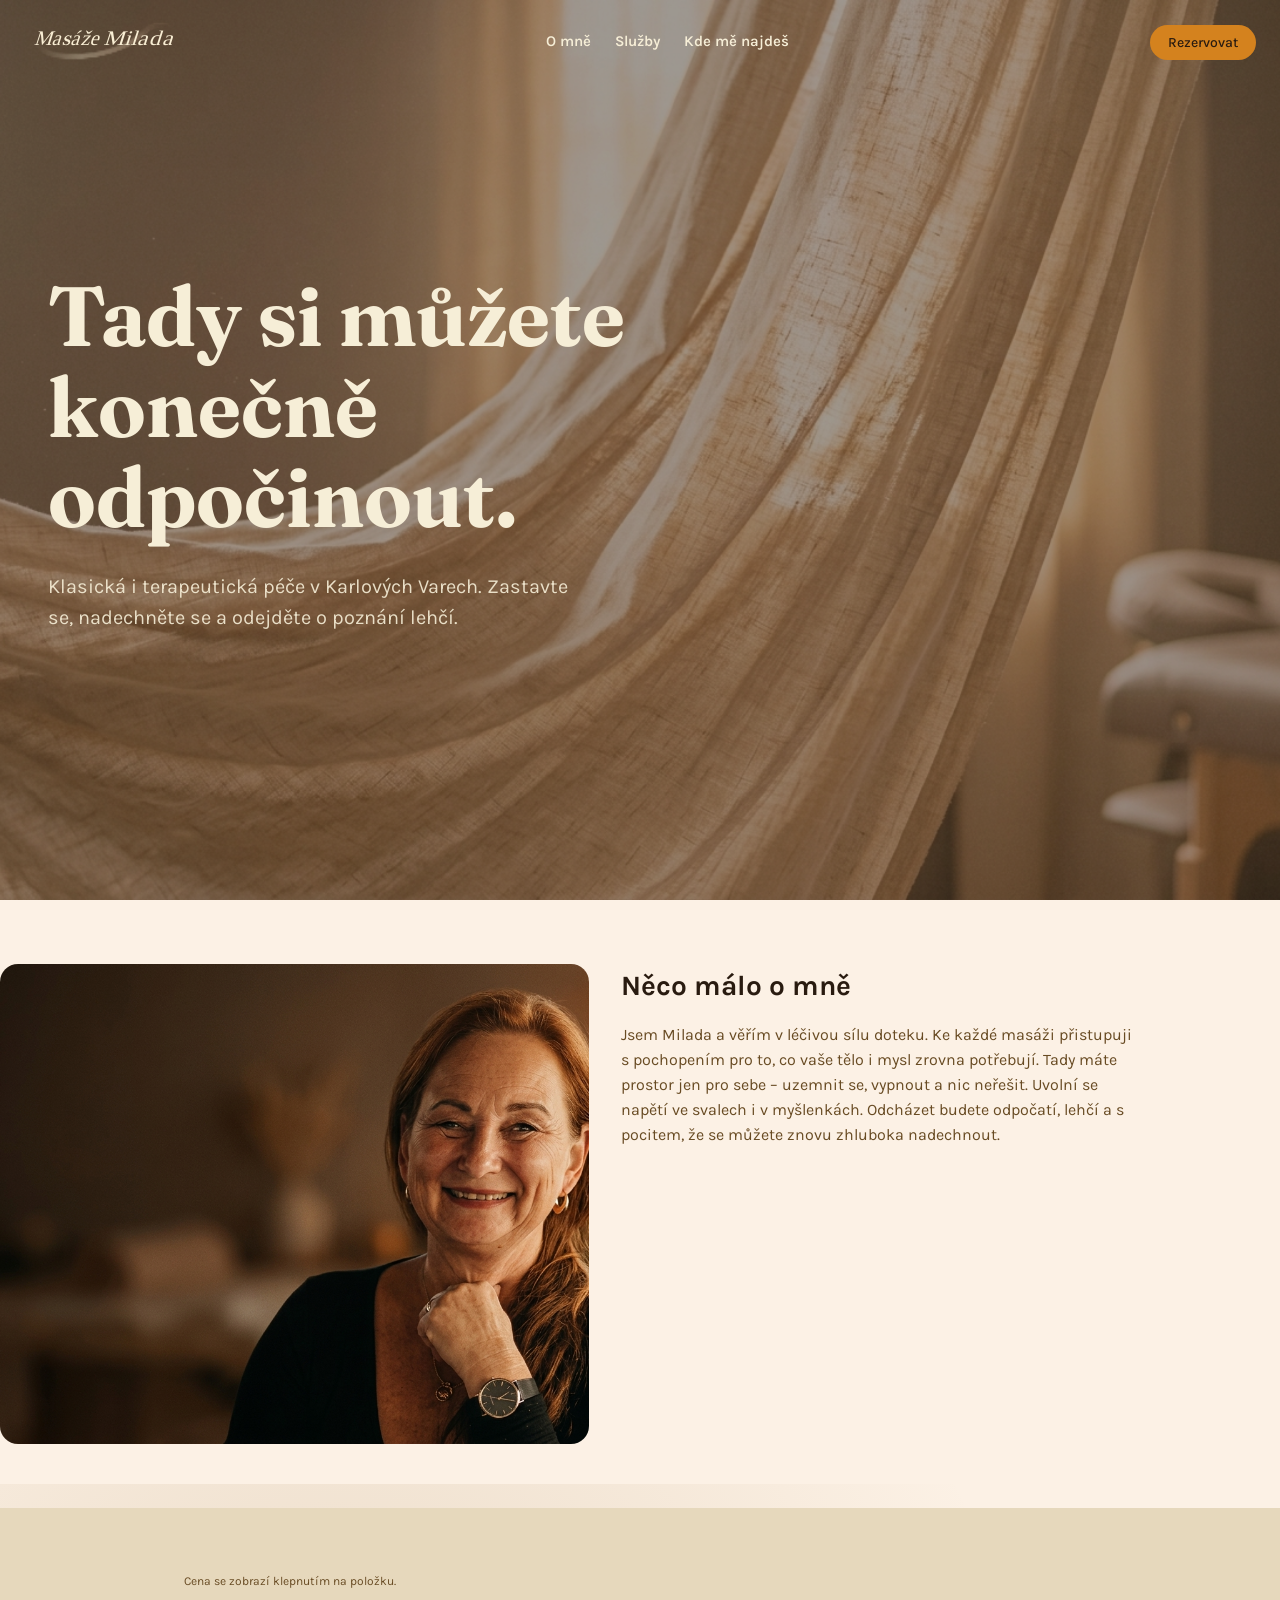
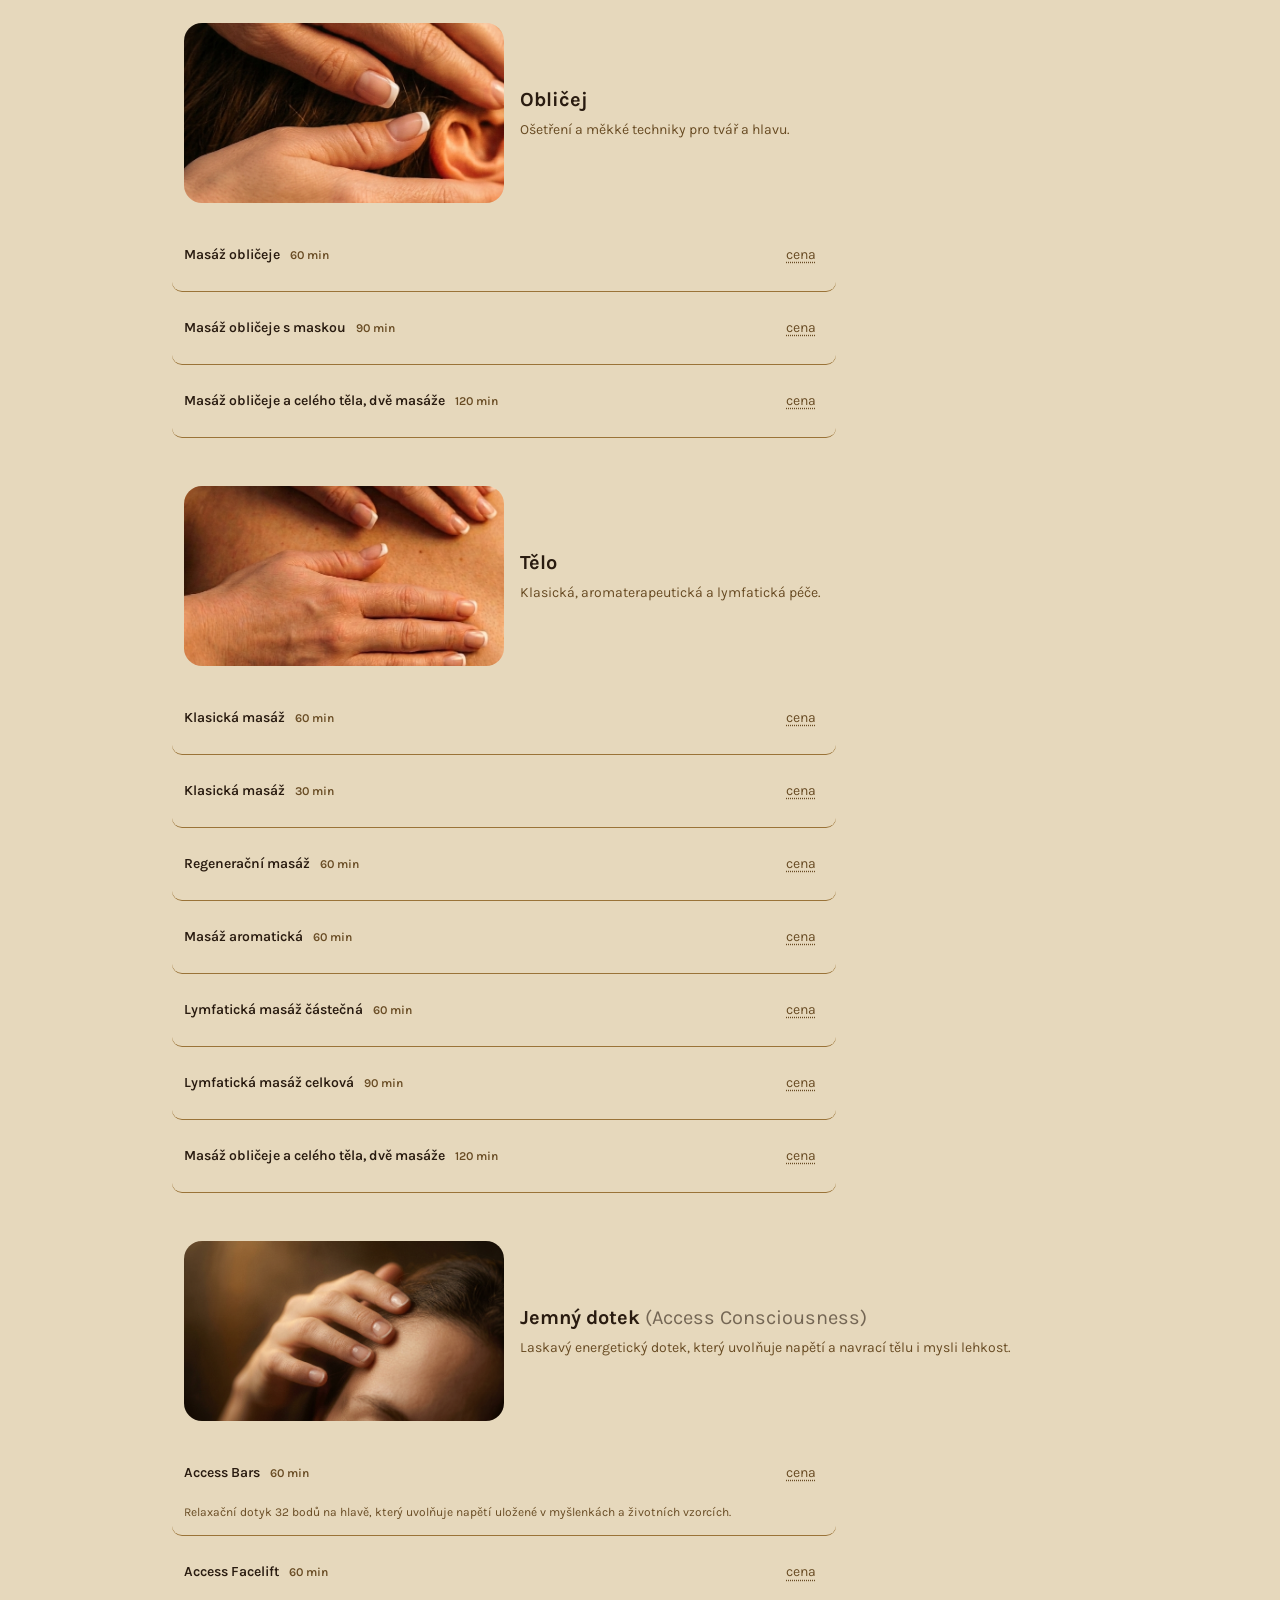
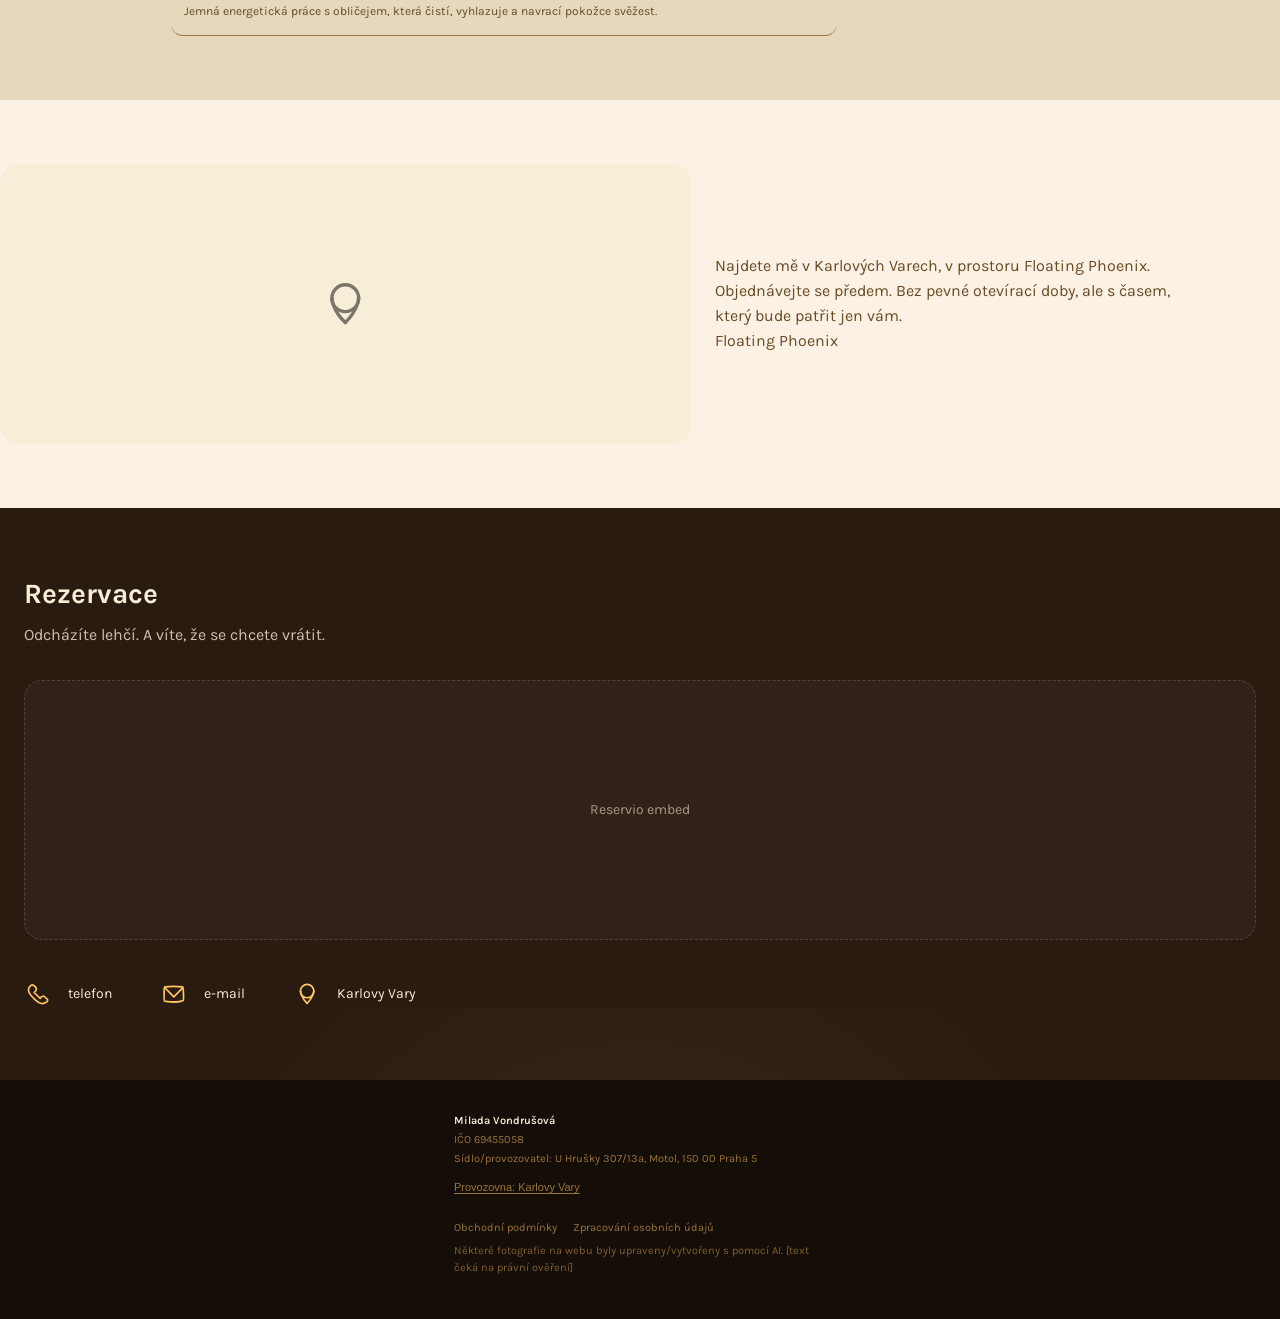
==== commit d93d3eb2: "Doplnit reálné ceny/popisky Služeb, upravit headline a interakci ceníku - Nahradit ilustrativní ceny" ====
--- a/wireframe.html
+++ b/wireframe.html
@@ -167,18 +167,21 @@
 
 /* ---------- SLUŽBY (Proměna — scannable, bez motion, bez rámečku fotek) ---------- */
 .sluzby{ padding:var(--sp-8) 0; background:var(--elevated); }
+.sluzby-note{ font-size:var(--fs-caption); color:var(--dark-surface); margin:0 0 var(--sp-4); }
 .sub-block{ margin-bottom:var(--sp-6); }
 .sub-block:last-child{ margin-bottom:0; }
 .sub-header{ display:flex; flex-direction:column; gap:var(--sp-2); margin-bottom:var(--sp-2); }
-/* Lokální výjimka (schváleno v gril kole): žádný radius/rámeček kolem foto, na rozdíl od design-system-2.html .subsection-demo — editorial, ne karta. */
-.sub-header .photo{ width:100%; height:160px; overflow:hidden; }
+/* Lokální výjimka zrušena (24. 8. 2026): fotky ve Službách teď mají stejný radius jako foto O Miladě, sjednoceno na žádost Terezy. */
+.sub-header .photo{ width:100%; height:160px; overflow:hidden; border-radius:var(--radius); }
 .sub-header .photo img{ width:100%; height:100%; object-fit:cover; }
 .sub-header h3{ font-family:'Karla',sans-serif; font-weight:700; font-size:var(--fs-h3); margin:0 0 4px; color:var(--dark); }
 .sub-header p{ font-size:var(--fs-small); color:var(--dark-surface); margin:0; }
 .service-list{ display:flex; flex-direction:column; max-width:640px; }
-.price-row{ display:flex; justify-content:space-between; align-items:center; padding:14px 0; border-bottom:1px solid var(--decor); gap:var(--sp-2); }
+.price-row{ display:flex; flex-wrap:wrap; justify-content:space-between; align-items:center; cursor:pointer; padding:14px 12px; margin:0 -12px; border-radius:10px; border-bottom:1px solid var(--decor); gap:var(--sp-1) 0; transition:background-color 320ms ease-out; }
+.price-row:hover, .price-row:active{ background-color:rgba(246,238,215,0.45); }
 .price-row .svc-name{ font-weight:600; font-size:var(--fs-small); color:var(--dark); }
 .price-row .svc-time{ font-size:var(--fs-caption); color:var(--dark-surface); margin-left:10px; }
+.price-row .svc-desc{ flex:0 0 100%; font-size:var(--fs-caption); color:var(--dark-surface); margin:0; }
 .price-reveal{
   position:relative; cursor:pointer; font-size:var(--fs-small);
   min-height:44px; min-width:64px; display:flex; align-items:center; justify-content:flex-end; padding:0 8px;
@@ -297,7 +300,7 @@
   <img src="hero.jpg" alt="">
   <div class="inner">
     <h1>
-      <span class="kinetic-line" data-kinetic-load><span class="word">Tady</span> <span class="word">můžete</span> <span class="word">konečně</span> <span class="word">vypnout.</span></span>
+      <span class="kinetic-line" data-kinetic-load><span class="word">Tady</span> <span class="word">si</span> <span class="word">můžete</span><br><span class="word">konečně</span> <span class="word">odpočinout.</span></span>
     </h1>
     <p class="sub reveal-after">Klasická i terapeutická péče v Karlových Varech. Zastavte se, nadechněte se a odejděte o poznání lehčí.</p>
   </div>
@@ -318,16 +321,16 @@
 <!-- ================= SLUŽBY (Proměna, + Ceník) ================= -->
 <section id="sluzby" class="sluzby">
   <div class="container">
+    <p class="sluzby-note">Cena se zobrazí klepnutím na položku.</p>
     <div class="sub-block">
       <div class="sub-header">
         <div class="photo"><img src="sluzby-oblicej.jpg" alt="Obličej"></div>
         <div><h3>Obličej</h3><p>Ošetření a měkké techniky pro tvář a hlavu.</p></div>
       </div>
       <div class="service-list">
-        <div class="price-row"><span class="svc-name">Ošetření a masáž obličeje<span class="svc-time">50 min</span></span><div class="price-reveal"><span class="pr-label">cena</span><span class="pr-value">890 Kč</span></div></div>
-        <div class="price-row"><span class="svc-name">Měkké a mobilizační techniky<span class="svc-time">40 min</span></span><div class="price-reveal"><span class="pr-label">cena</span><span class="pr-value">790 Kč</span></div></div>
-        <div class="price-row"><span class="svc-name">Bukální a liftingová masáž obličeje<span class="svc-time">45 min</span></span><div class="price-reveal"><span class="pr-label">cena</span><span class="pr-value">890 Kč</span></div></div>
-        <div class="price-row"><span class="svc-name">Myofasciální techniky a bukální masáž<span class="svc-time">45 min</span></span><div class="price-reveal"><span class="pr-label">cena</span><span class="pr-value">890 Kč</span></div></div>
+        <div class="price-row"><span class="svc-name">Masáž obličeje<span class="svc-time">60 min</span></span><div class="price-reveal"><span class="pr-label">cena</span><span class="pr-value">1000 Kč</span></div></div>
+        <div class="price-row"><span class="svc-name">Masáž obličeje s maskou<span class="svc-time">90 min</span></span><div class="price-reveal"><span class="pr-label">cena</span><span class="pr-value">1200 Kč</span></div></div>
+        <div class="price-row"><span class="svc-name">Masáž obličeje a celého těla, dvě masáže<span class="svc-time">120 min</span></span><div class="price-reveal"><span class="pr-label">cena</span><span class="pr-value">1900 Kč</span></div></div>
       </div>
     </div>
 
@@ -337,21 +340,24 @@
         <div><h3>Tělo</h3><p>Klasická, aromaterapeutická a lymfatická péče.</p></div>
       </div>
       <div class="service-list">
-        <div class="price-row"><span class="svc-name">Klasická masáž: Relaxační / Regenerační<span class="svc-time">dle domluvy</span></span><div class="price-reveal"><span class="pr-label">cena</span><span class="pr-value">od 990 Kč</span></div></div>
-        <div class="price-row"><span class="svc-name">Klasická masáž: dle partie<span class="svc-time">záda/šíje, DK, HK, celotělová</span></span><div class="price-reveal"><span class="pr-label">cena</span><span class="pr-value">od 590 Kč</span></div></div>
-        <div class="price-row"><span class="svc-name">Aromaterapeutická masáž<span class="svc-time">dle domluvy</span></span><div class="price-reveal"><span class="pr-label">cena</span><span class="pr-value">od 990 Kč</span></div></div>
-        <div class="price-row"><span class="svc-name">Lymfatické masáže<span class="svc-time">dle domluvy</span></span><div class="price-reveal"><span class="pr-label">cena</span><span class="pr-value">od 990 Kč</span></div></div>
+        <div class="price-row"><span class="svc-name">Klasická masáž<span class="svc-time">60 min</span></span><div class="price-reveal"><span class="pr-label">cena</span><span class="pr-value">900 Kč</span></div></div>
+        <div class="price-row"><span class="svc-name">Klasická masáž<span class="svc-time">30 min</span></span><div class="price-reveal"><span class="pr-label">cena</span><span class="pr-value">450 Kč</span></div></div>
+        <div class="price-row"><span class="svc-name">Regenerační masáž<span class="svc-time">60 min</span></span><div class="price-reveal"><span class="pr-label">cena</span><span class="pr-value">900 Kč</span></div></div>
+        <div class="price-row"><span class="svc-name">Masáž aromatická<span class="svc-time">60 min</span></span><div class="price-reveal"><span class="pr-label">cena</span><span class="pr-value">1000 Kč</span></div></div>
+        <div class="price-row"><span class="svc-name">Lymfatická masáž částečná<span class="svc-time">60 min</span></span><div class="price-reveal"><span class="pr-label">cena</span><span class="pr-value">900 Kč</span></div></div>
+        <div class="price-row"><span class="svc-name">Lymfatická masáž celková<span class="svc-time">90 min</span></span><div class="price-reveal"><span class="pr-label">cena</span><span class="pr-value">1200 Kč</span></div></div>
+        <div class="price-row"><span class="svc-name">Masáž obličeje a celého těla, dvě masáže<span class="svc-time">120 min</span></span><div class="price-reveal"><span class="pr-label">cena</span><span class="pr-value">1900 Kč</span></div></div>
       </div>
     </div>
 
     <div class="sub-block">
       <div class="sub-header">
         <div class="photo"><img src="sluzby-access.jpg" alt="Access"></div>
-        <div><h3>Jemný dotek <span style="font-weight:400;opacity:.6;">(Access Consciousness)</span></h3><p>Lehký, energetický dotek. Bez masáže v klasickém smyslu.</p></div>
+        <div><h3>Jemný dotek <span style="font-weight:400;opacity:.6;">(Access Consciousness)</span></h3><p>Laskavý energetický dotek, který uvolňuje napětí a navrací tělu i mysli lehkost.</p></div>
       </div>
       <div class="service-list">
-        <div class="price-row"><span class="svc-name">Access Bars<span class="svc-time">popis čeká na Miladu</span></span><div class="price-reveal"><span class="pr-label">cena</span><span class="pr-value">1200 Kč</span></div></div>
-        <div class="price-row"><span class="svc-name">Access Facelift<span class="svc-time">popis čeká na Miladu</span></span><div class="price-reveal"><span class="pr-label">cena</span><span class="pr-value">1200 Kč</span></div></div>
+        <div class="price-row"><span class="svc-name">Access Bars<span class="svc-time">60 min</span></span><div class="price-reveal"><span class="pr-label">cena</span><span class="pr-value">1200 Kč</span></div><p class="svc-desc">Relaxační dotyk 32 bodů na hlavě, který uvolňuje napětí uložené v myšlenkách a životních vzorcích.</p></div>
+        <div class="price-row"><span class="svc-name">Access Facelift<span class="svc-time">60 min</span></span><div class="price-reveal"><span class="pr-label">cena</span><span class="pr-value">1200 Kč</span></div><p class="svc-desc">Jemná energetická práce s obličejem, která čistí, vyhlazuje a navrací pokožce svěžest.</p></div>
       </div>
     </div>
   </div>
@@ -434,8 +440,10 @@
     hamburger.setAttribute('aria-expanded', 'false');
   });
 
-  document.querySelectorAll('.price-reveal').forEach(function(el){
-    el.addEventListener('click', function(){ el.classList.add('revealed'); });
+  document.querySelectorAll('.price-row').forEach(function(row){
+    var reveal = row.querySelector('.price-reveal');
+    if(!reveal) return;
+    row.addEventListener('click', function(){ reveal.classList.toggle('revealed'); });
   });
 
   var parallaxLayers = Array.prototype.slice.call(document.querySelectorAll('[data-speed]'));
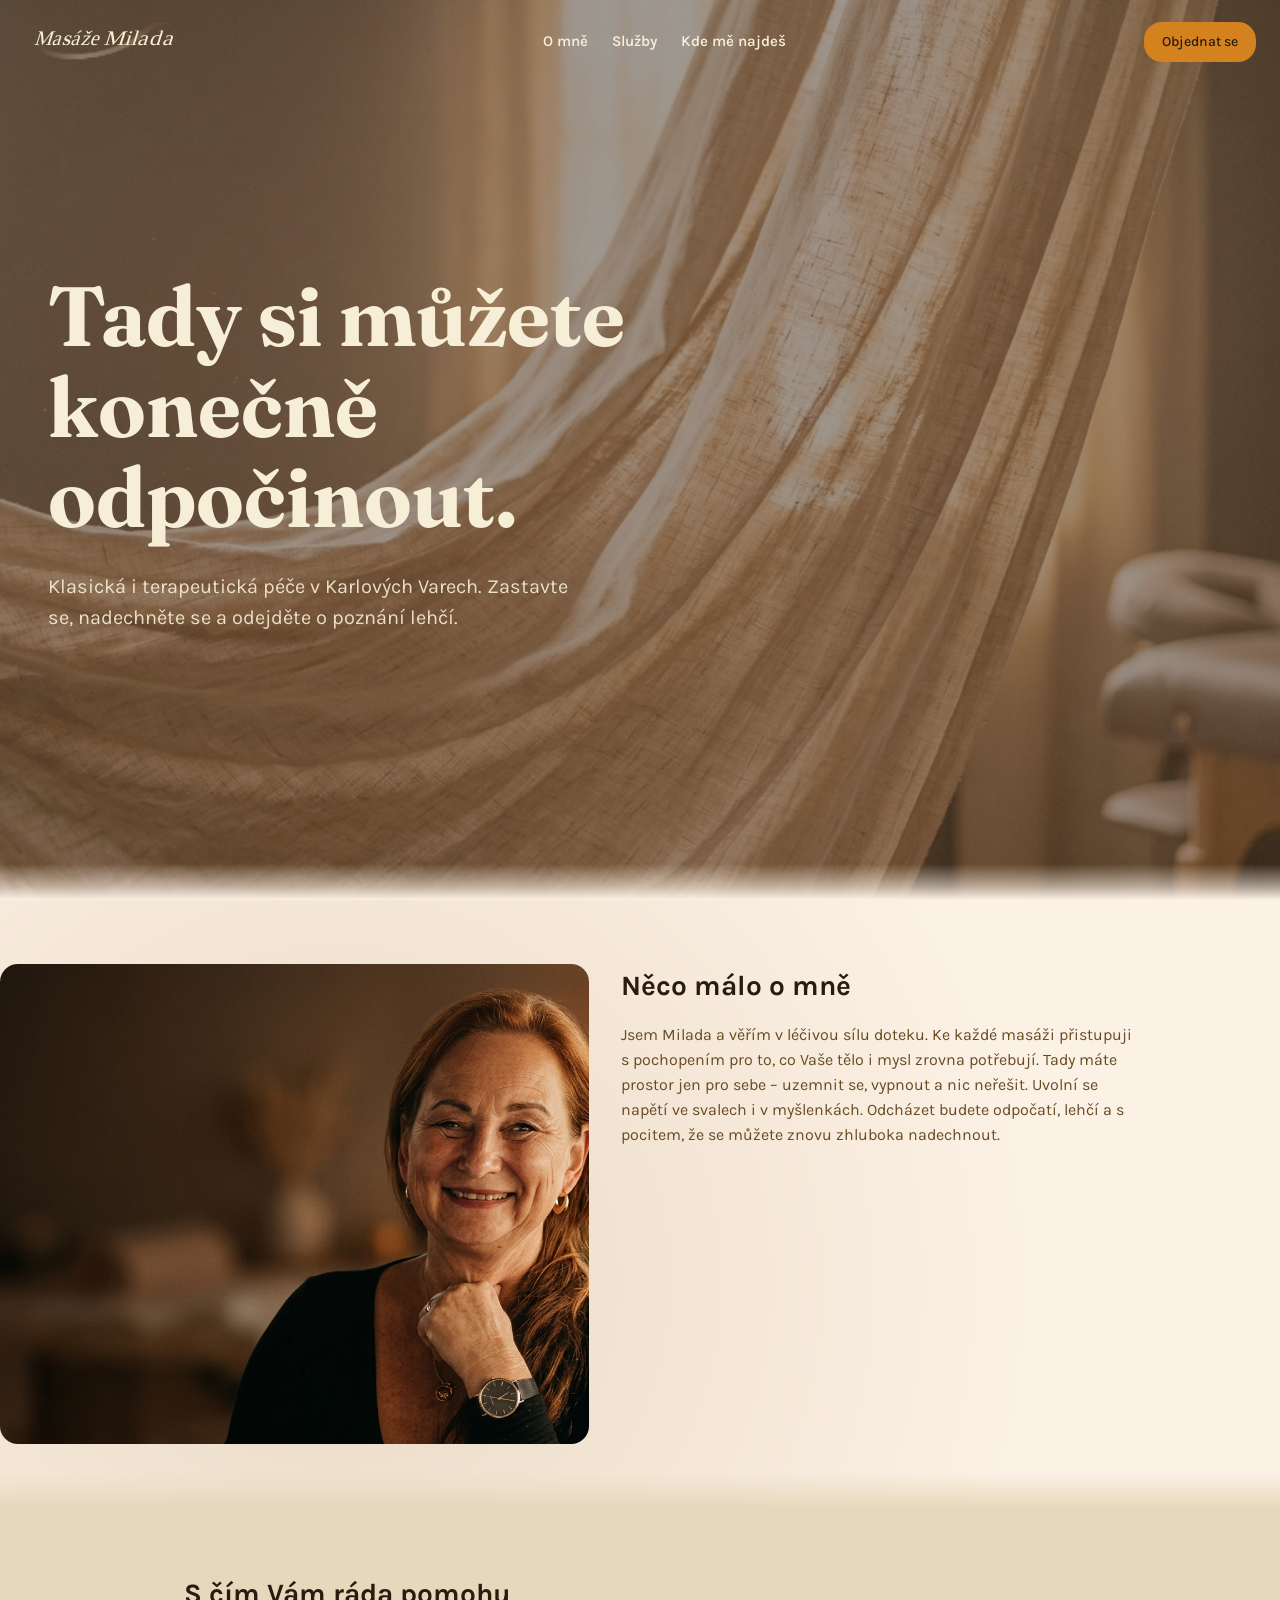
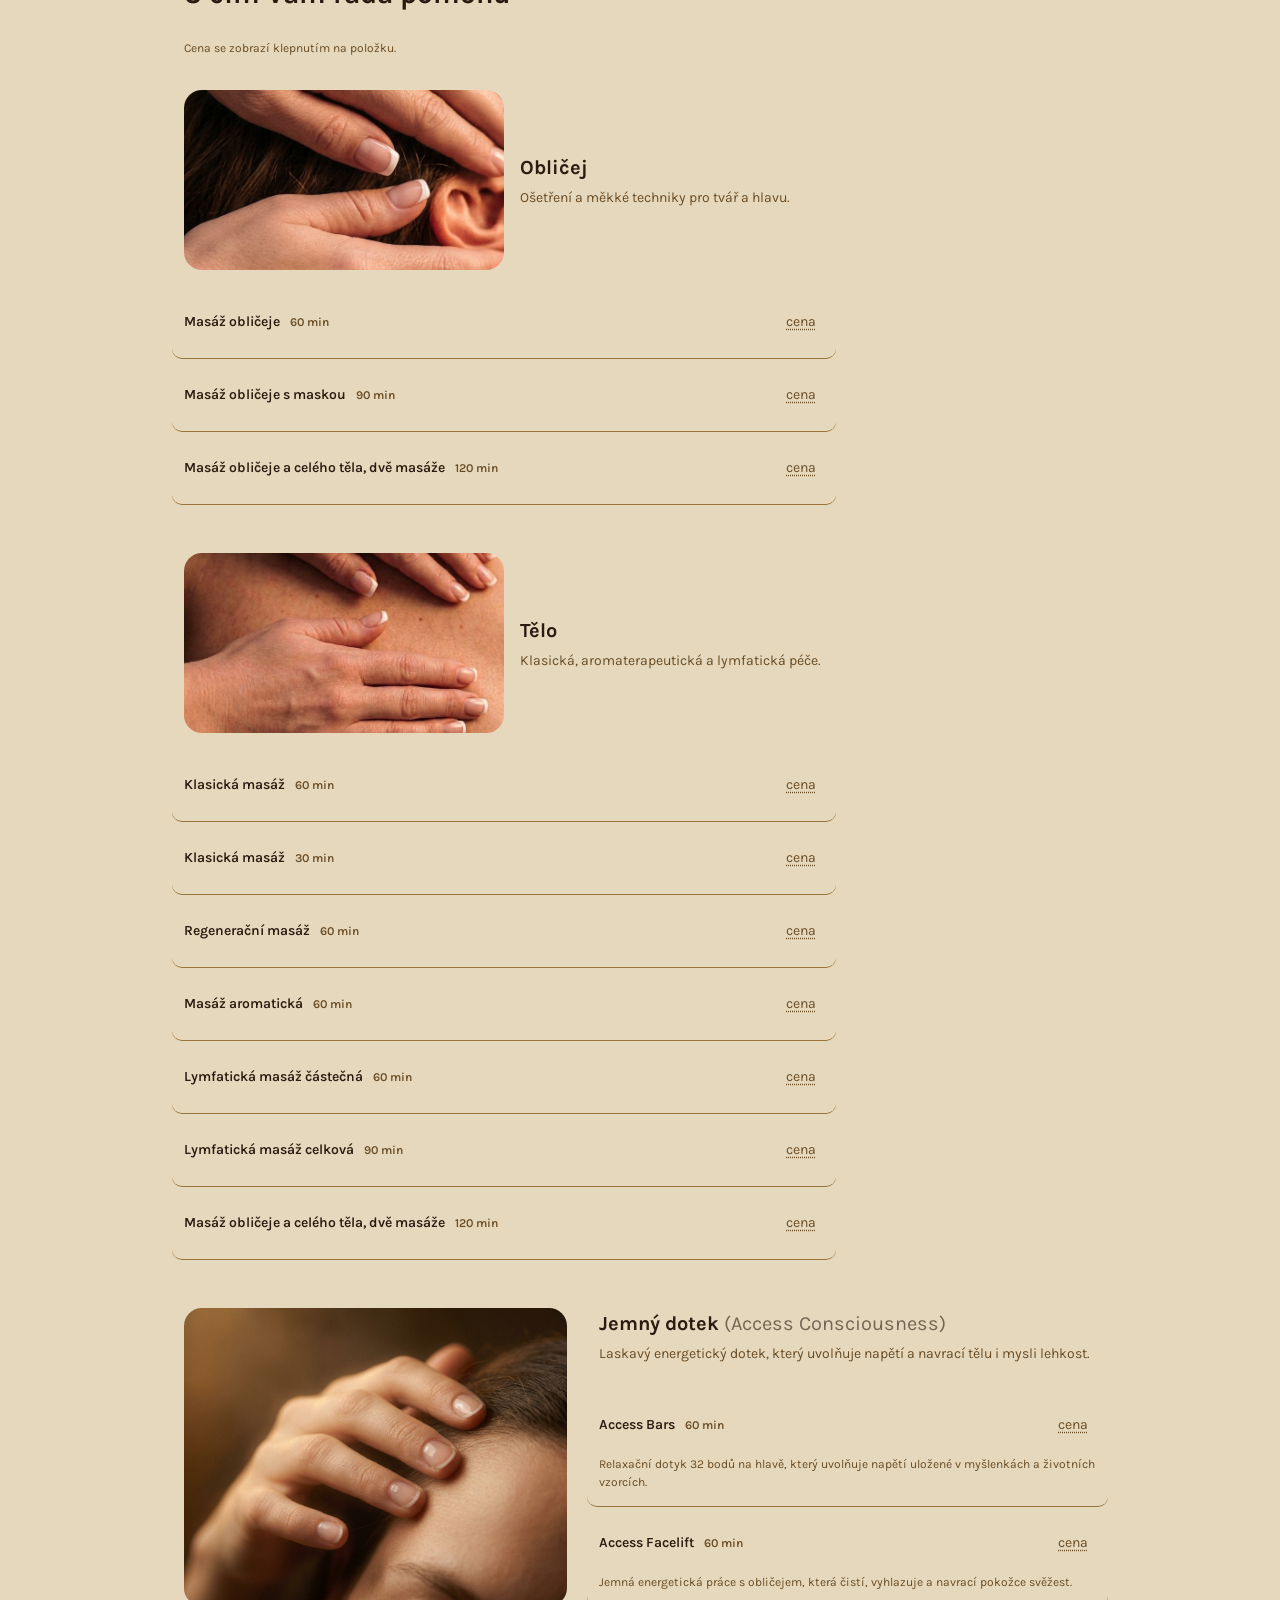
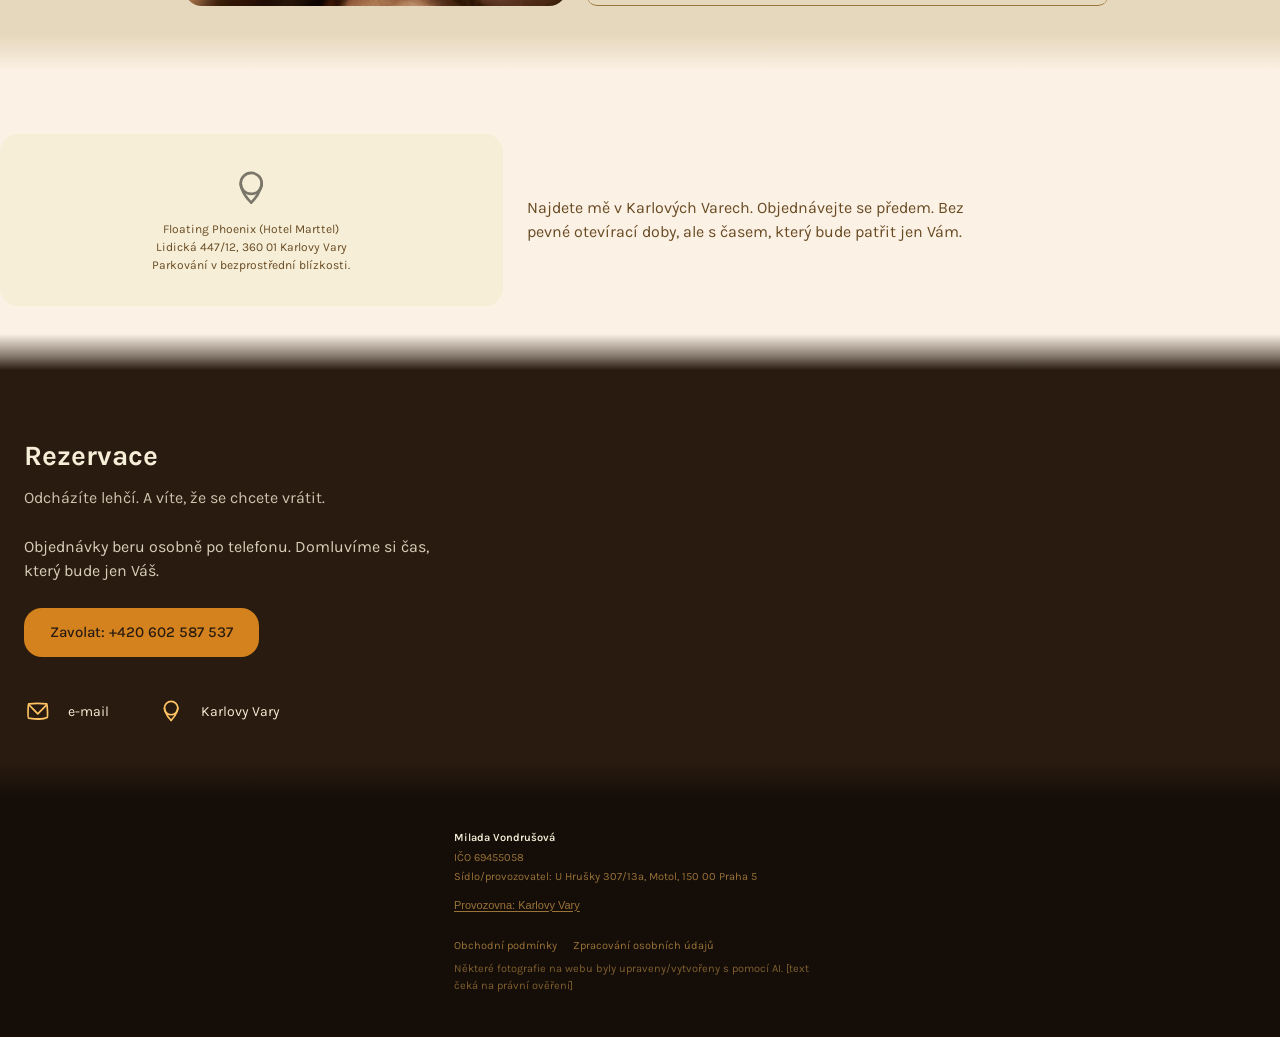
==== commit e43cf6e0: "Zjemnit přechody mezi sekcemi, opravit Safari rendering bug, přidat CLAUDE.md - Sjednotit gradient-f" ====
--- a/wireframe.html
+++ b/wireframe.html
@@ -106,7 +106,7 @@
   position:relative; z-index:1;
   font-family:'Karla',sans-serif; font-weight:500; font-size:15px;
   background:var(--cta); color:var(--dark); border:none; border-radius:var(--radius);
-  padding:13px 26px; cursor:pointer; display:inline-block;
+  padding:13px 26px; cursor:pointer; display:inline-block; text-decoration:none;
   transform:scale(1) translateY(0); transition:transform 450ms ease-out;
 }
 .cta-btn:hover{ animation:breathe 950ms cubic-bezier(.37,0,.22,1) forwards; }
@@ -131,7 +131,11 @@
 /* ---------- HERO (Příchod — bez paralaxu, statické) ---------- */
 .hero{ position:relative; min-height:100vh; display:flex; align-items:center; overflow:hidden; background:var(--dark); }
 .hero img{ position:absolute; inset:0; width:100%; height:100%; object-fit:cover; z-index:0; }
-.hero::after{ content:""; position:absolute; inset:0; background:rgba(41,27,16,.45); z-index:1; }
+.hero::before{ content:""; position:absolute; inset:0; z-index:1; background:rgba(41,27,16,.45); }
+.hero::after{
+  content:""; position:absolute; left:0; right:0; bottom:0; height:48px; z-index:1; pointer-events:none;
+  background:linear-gradient(to bottom, rgba(252,241,229,0) 0%, rgba(252,241,229,0) 25%, rgba(252,241,229,.55) 70%, rgba(252,241,229,1) 100%);
+}
 .hero .inner{ position:relative; z-index:2; padding:var(--sp-8) var(--sp-3); color:var(--light-surface); max-width:1280px; margin:0 auto; width:100%; }
 .hero h1{
   font-family:'Fraunces', serif;
@@ -143,11 +147,15 @@
   .hero .inner{ padding:var(--sp-12) var(--sp-6); }
 }
 
-/* ---------- O MILADĚ (Dotek — jedna paralax vrstva 0.25×) ---------- */
+/* ---------- O MILADĚ (Dotek — statický glow, parallax odstraněn 24.8. kvůli rendering artefaktu na švu) ---------- */
 .o-milade{ position:relative; background:var(--light-bg); overflow:hidden; }
 .o-milade .layer{
   position:absolute; inset:-15% -10%; z-index:0;
-  background:radial-gradient(circle at 30% 40%, rgba(154,115,56,0.18), transparent 60%);
+  background:radial-gradient(circle at 30% 60%, rgba(154,115,56,0.18), transparent 60%);
+}
+.o-milade::after{
+  content:""; position:absolute; left:0; right:0; bottom:0; height:48px; z-index:0; pointer-events:none;
+  background:linear-gradient(to bottom, rgba(230,216,188,0) 0%, rgba(230,216,188,0) 25%, rgba(230,216,188,.55) 70%, rgba(230,216,188,1) 100%);
 }
 .o-milade .inner{ position:relative; z-index:1; display:flex; flex-direction:column; gap:var(--sp-4); padding:var(--sp-8) 0; }
 .o-milade .photo{ width:100%; border-radius:var(--radius); overflow:hidden; }
@@ -166,14 +174,20 @@
 }
 
 /* ---------- SLUŽBY (Proměna — scannable, bez motion, bez rámečku fotek) ---------- */
-.sluzby{ padding:var(--sp-8) 0; background:var(--elevated); }
+.sluzby{ position:relative; padding:var(--sp-8) 0; background:var(--elevated); overflow:hidden; }
+.sluzby::after{
+  content:""; position:absolute; left:0; right:0; bottom:0; height:48px; z-index:0; pointer-events:none;
+  background:linear-gradient(to bottom, rgba(252,241,229,0) 0%, rgba(252,241,229,0) 25%, rgba(252,241,229,.55) 70%, rgba(252,241,229,1) 100%);
+}
+.sluzby .container{ position:relative; z-index:1; }
+.sluzby-heading{ font-family:'Karla',sans-serif; font-weight:700; font-size:var(--fs-h2); margin:0 0 var(--sp-3); color:var(--dark); }
 .sluzby-note{ font-size:var(--fs-caption); color:var(--dark-surface); margin:0 0 var(--sp-4); }
 .sub-block{ margin-bottom:var(--sp-6); }
 .sub-block:last-child{ margin-bottom:0; }
 .sub-header{ display:flex; flex-direction:column; gap:var(--sp-2); margin-bottom:var(--sp-2); }
 /* Lokální výjimka zrušena (24. 8. 2026): fotky ve Službách teď mají stejný radius jako foto O Miladě, sjednoceno na žádost Terezy. */
 .sub-header .photo{ width:100%; height:160px; overflow:hidden; border-radius:var(--radius); }
-.sub-header .photo img{ width:100%; height:100%; object-fit:cover; }
+.sub-header .photo img{ width:100%; height:100%; object-fit:cover; filter:saturate(0.82) hue-rotate(-6deg) brightness(1.02); }
 .sub-header h3{ font-family:'Karla',sans-serif; font-weight:700; font-size:var(--fs-h3); margin:0 0 4px; color:var(--dark); }
 .sub-header p{ font-size:var(--fs-small); color:var(--dark-surface); margin:0; }
 .service-list{ display:flex; flex-direction:column; max-width:640px; }
@@ -192,7 +206,7 @@
 .price-reveal.revealed .pr-label{ opacity:0; transform:translateY(-6px); position:absolute; right:8px; pointer-events:none; }
 .price-reveal.revealed .pr-value{ opacity:1; transform:translateY(0); position:static; pointer-events:auto; }
 @media (min-width:640px){
-  .sub-header{ flex-direction:row; align-items:center; }
+  .sub-header{ flex-direction:row; align-items:center; max-width:640px; }
   .sub-header .photo{ flex:0 0 240px; height:150px; }
 }
 @media (min-width:1024px){
@@ -200,17 +214,33 @@
   .sub-header .photo{ flex:0 0 320px; height:180px; }
 }
 
+/* Access — vědomě odlišný "uzavírací" blok (foto vlevo, položky vpravo), viz konzultace se Sebastianem 24.8. */
+.sub-block--split .photo{ width:100%; height:220px; overflow:hidden; border-radius:var(--radius); margin-bottom:var(--sp-2); }
+.sub-block--split .photo img{ width:100%; height:100%; object-fit:cover; }
+.split-content h3{ font-family:'Karla',sans-serif; font-weight:700; font-size:var(--fs-h3); margin:0 0 4px; color:var(--dark); }
+.split-content > p{ font-size:var(--fs-small); color:var(--dark-surface); margin:0 0 var(--sp-3); }
+@media (min-width:640px){
+  .sub-block--split{ display:flex; flex-direction:row; align-items:stretch; gap:var(--sp-4); }
+  .sub-block--split .photo{ flex:0 0 42%; height:auto; margin-bottom:0; }
+  .sub-block--split .split-content{ flex:1; display:flex; flex-direction:column; justify-content:center; }
+  .sub-block--split .split-content .service-list{ max-width:none; }
+}
+
 /* ---------- KDE MĚ NAJDEŠ ---------- */
-.kde{ background:var(--light-bg); }
-.kde .inner{ display:flex; flex-direction:column; gap:var(--sp-3); padding:var(--sp-8) 0; }
-.kde .graphic{ width:100%; height:220px; background:var(--light-surface); border-radius:var(--radius); display:flex; align-items:center; justify-content:center; }
-.kde .graphic img{ width:56px; opacity:.5; }
+.kde{ position:relative; background:var(--light-bg); overflow:hidden; }
+.kde::after{
+  content:""; position:absolute; left:0; right:0; bottom:0; height:48px; z-index:0; pointer-events:none;
+  background:linear-gradient(to bottom, rgba(41,27,16,0) 0%, rgba(41,27,16,0) 25%, rgba(41,27,16,.55) 70%, rgba(41,27,16,1) 100%);
+}
+.kde .inner{ position:relative; z-index:1; display:flex; flex-direction:column; gap:var(--sp-3); padding:var(--sp-8) 0; }
+.kde .graphic{ width:100%; background:var(--light-surface); border-radius:var(--radius); display:flex; flex-direction:column; align-items:center; justify-content:center; gap:10px; padding:var(--sp-4) var(--sp-3); text-align:center; }
+.kde .graphic img{ width:44px; opacity:.5; }
+.kde .graphic-address{ font-size:var(--fs-caption); color:var(--dark-surface); margin:0; line-height:1.5; }
 .kde .text p{ font-size:var(--fs-body); color:var(--dark-surface); max-width:48ch; margin:0; }
-.kde .crosslink{ font-size:var(--fs-small); color:var(--decor); margin-top:var(--sp-2); }
 @media (min-width:640px){
-  .kde .inner{ flex-direction:row; align-items:center; }
-  .kde .graphic{ flex:1 1 55%; height:280px; }
-  .kde .text{ flex:1 1 45%; }
+  .kde .inner{ flex-direction:row; align-items:stretch; }
+  .kde .graphic{ flex:1 1 40%; }
+  .kde .text{ flex:1 1 60%; display:flex; align-items:center; }
 }
 
 /* ---------- REZERVACE (Odchod — jedna tichá paralax vrstva 0.85×) ---------- */
@@ -219,10 +249,15 @@
   position:absolute; inset:-10% -10%; z-index:0;
   background:radial-gradient(circle at 50% 50%, rgba(255,197,100,0.08), transparent 60%);
 }
+.rezervace::after{
+  content:""; position:absolute; left:0; right:0; bottom:0; height:48px; z-index:0; pointer-events:none;
+  background:linear-gradient(to bottom, rgba(21,14,8,0) 0%, rgba(21,14,8,0) 25%, rgba(21,14,8,.55) 70%, rgba(21,14,8,1) 100%);
+}
 .rezervace .container{ position:relative; z-index:1; }
 .rezervace h2{ font-family:'Karla',sans-serif; font-weight:700; font-size:var(--fs-h2); margin:0 0 var(--sp-1); }
-.rezervace .lede{ font-size:var(--fs-body); opacity:.8; margin:0 0 var(--sp-4); max-width:44ch; }
-.rezervace .embed{ min-height:260px; background:rgba(255,255,255,.06); border:1px dashed rgba(255,255,255,.25); border-radius:var(--radius); display:flex; align-items:center; justify-content:center; font-size:var(--fs-small); opacity:.6; margin-bottom:var(--sp-4); }
+.rezervace .lede{ font-size:var(--fs-body); opacity:.8; margin:0 0 var(--sp-3); max-width:44ch; }
+.rezervace .booking-note{ font-size:var(--fs-body); opacity:.85; margin:0 0 var(--sp-3); max-width:44ch; }
+.rezervace .call-btn{ margin-bottom:var(--sp-4); }
 .contact-icons{ display:flex; flex-direction:column; gap:var(--sp-3); }
 .contact-icons .item{ display:flex; align-items:center; gap:var(--sp-2); min-height:44px; font-size:var(--fs-small); color:var(--light-surface); }
 .contact-icons .icon{ width:28px; height:28px; color:var(--spot); flex:0 0 auto; }
@@ -266,7 +301,7 @@
       <li><a href="#sluzby">Služby</a></li>
       <li><a href="#kde">Kde mě najdeš</a></li>
     </ul>
-    <span class="nav-cta cta-wrap"><span class="cta-halo"></span><button class="cta-btn"><span class="btn-label">Rezervovat</span></button></span>
+    <span class="nav-cta cta-wrap"><span class="cta-halo"></span><a href="#rezervace" class="cta-btn"><span class="btn-label">Objednat se</span></a></span>
     <button class="hamburger" id="hamburgerBtn" aria-label="Menu" aria-expanded="false">
       <svg class="icon-menu" xmlns="http://www.w3.org/2000/svg" viewBox="0 0 200 200" fill="none">
         <g stroke="currentColor" stroke-width="12" stroke-linecap="round" stroke-linejoin="round" fill="none">
@@ -290,7 +325,7 @@
       <a href="#o-milade">O mně</a>
       <a href="#sluzby">Služby</a>
       <a href="#kde">Kde mě najdeš</a>
-      <a href="#rezervace" class="cta-link">Rezervovat</a>
+      <a href="#rezervace" class="cta-link">Objednat se</a>
     </div>
   </div>
 </nav>
@@ -308,12 +343,12 @@
 
 <!-- ================= O MILADĚ (Dotek) ================= -->
 <section id="o-milade" class="o-milade">
-  <div class="layer" data-speed="0.25"></div>
+  <div class="layer"></div>
   <div class="container inner">
     <div class="photo"><img src="o-milade.jpg" alt="Milada"></div>
     <div class="text">
       <h2>Něco málo o mně</h2>
-      <p class="intro">Jsem Milada a věřím v léčivou sílu doteku. Ke každé masáži přistupuji s pochopením pro to, co vaše tělo i mysl zrovna potřebují. Tady máte prostor jen pro sebe – uzemnit se, vypnout a nic neřešit. Uvolní se napětí ve svalech i v myšlenkách. Odcházet budete odpočatí, lehčí a s pocitem, že se můžete znovu zhluboka nadechnout.</p>
+      <p class="intro">Jsem Milada a věřím v léčivou sílu doteku. Ke každé masáži přistupuji s pochopením pro to, co Vaše tělo i mysl zrovna potřebují. Tady máte prostor jen pro sebe – uzemnit se, vypnout a nic neřešit. Uvolní se napětí ve svalech i v myšlenkách. Odcházet budete odpočatí, lehčí a s pocitem, že se můžete znovu zhluboka nadechnout.</p>
     </div>
   </div>
 </section>
@@ -321,6 +356,7 @@
 <!-- ================= SLUŽBY (Proměna, + Ceník) ================= -->
 <section id="sluzby" class="sluzby">
   <div class="container">
+    <h2 class="sluzby-heading">S čím Vám ráda pomohu</h2>
     <p class="sluzby-note">Cena se zobrazí klepnutím na položku.</p>
     <div class="sub-block">
       <div class="sub-header">
@@ -350,14 +386,15 @@
       </div>
     </div>
 
-    <div class="sub-block">
-      <div class="sub-header">
-        <div class="photo"><img src="sluzby-access.jpg" alt="Access"></div>
-        <div><h3>Jemný dotek <span style="font-weight:400;opacity:.6;">(Access Consciousness)</span></h3><p>Laskavý energetický dotek, který uvolňuje napětí a navrací tělu i mysli lehkost.</p></div>
-      </div>
-      <div class="service-list">
-        <div class="price-row"><span class="svc-name">Access Bars<span class="svc-time">60 min</span></span><div class="price-reveal"><span class="pr-label">cena</span><span class="pr-value">1200 Kč</span></div><p class="svc-desc">Relaxační dotyk 32 bodů na hlavě, který uvolňuje napětí uložené v myšlenkách a životních vzorcích.</p></div>
-        <div class="price-row"><span class="svc-name">Access Facelift<span class="svc-time">60 min</span></span><div class="price-reveal"><span class="pr-label">cena</span><span class="pr-value">1200 Kč</span></div><p class="svc-desc">Jemná energetická práce s obličejem, která čistí, vyhlazuje a navrací pokožce svěžest.</p></div>
+    <div class="sub-block sub-block--split">
+      <div class="photo"><img src="sluzby-access.jpg" alt="Access"></div>
+      <div class="split-content">
+        <h3>Jemný dotek <span style="font-weight:400;opacity:.6;">(Access Consciousness)</span></h3>
+        <p>Laskavý energetický dotek, který uvolňuje napětí a navrací tělu i mysli lehkost.</p>
+        <div class="service-list">
+          <div class="price-row"><span class="svc-name">Access Bars<span class="svc-time">60 min</span></span><div class="price-reveal"><span class="pr-label">cena</span><span class="pr-value">1200 Kč</span></div><p class="svc-desc">Relaxační dotyk 32 bodů na hlavě, který uvolňuje napětí uložené v myšlenkách a životních vzorcích.</p></div>
+          <div class="price-row"><span class="svc-name">Access Facelift<span class="svc-time">60 min</span></span><div class="price-reveal"><span class="pr-label">cena</span><span class="pr-value">1200 Kč</span></div><p class="svc-desc">Jemná energetická práce s obličejem, která čistí, vyhlazuje a navrací pokožce svěžest.</p></div>
+        </div>
       </div>
     </div>
   </div>
@@ -366,10 +403,12 @@
 <!-- ================= KDE MĚ NAJDEŠ ================= -->
 <section id="kde" class="kde">
   <div class="container inner">
-    <div class="graphic"><img src="lokace-2.svg" alt=""></div>
+    <div class="graphic">
+      <img src="lokace-2.svg" alt="">
+      <p class="graphic-address">Floating Phoenix (Hotel Marttel)<br>Lidická 447/12, 360 01 Karlovy Vary<br>Parkování v bezprostřední blízkosti.</p>
+    </div>
     <div class="text">
-      <p>Najdete mě v Karlových Varech, v prostoru Floating Phoenix. Objednávejte se předem. Bez pevné otevírací doby, ale s časem, který bude patřit jen vám.</p>
-      <p class="crosslink">Floating Phoenix</p>
+      <p>Najdete mě v Karlových Varech. Objednávejte se předem. Bez pevné otevírací doby, ale s časem, který bude patřit jen Vám.</p>
     </div>
   </div>
 </section>
@@ -380,12 +419,9 @@
   <div class="container">
     <h2>Rezervace</h2>
     <p class="lede">Odcházíte lehčí. A víte, že se chcete vrátit.</p>
-    <div class="embed">Reservio embed</div>
+    <p class="booking-note">Objednávky beru osobně po telefonu. Domluvíme si čas, který bude jen Váš.</p>
+    <a href="tel:+420602587537" class="cta-btn call-btn"><span class="btn-label">Zavolat: +420 602 587 537</span></a>
     <div class="contact-icons">
-      <div class="item">
-        <svg class="icon" xmlns="http://www.w3.org/2000/svg" viewBox="0 0 200 200" fill="none"><g stroke="currentColor" stroke-width="12" stroke-linecap="round" stroke-linejoin="round" fill="none"><path d="M 52.151426075700044,37.120165893407 C 52.151426075700044,37.120165893407 27.58539640069131,56.3902822697937 32.91324178994603,79.675493837727 C 38.24108717920075,102.96070540566029 103.2842565914359,179.73902808280243 140.42074221033607,166.913916123583 C 177.55722782923624,154.08880416436355 173.18789668057173,142.70419005605933 160.79058439525204,131.80577056951898 C 152.57814302103338,124.5851953005665 145.64673838866617,113.88891362176167 135.04536718931655,115.8219893936324 C 129.6439640366163,116.80714523554342 119.93886589340303,121.07012521236567 115.52426842877202,130.741887370911 L 72.52126826061601,89.250442625199 C 72.52126826061601,89.250442625199 89.64325227493708,77.26792615927708 88.36447884888406,63.717245858607 C 86.85824218509941,47.76431729548004 59.86593797428742,28.87400722099639 52.151426075700044,37.120165893407"/></g></svg>
-        <span>telefon</span>
-      </div>
       <div class="item">
         <svg class="icon" xmlns="http://www.w3.org/2000/svg" viewBox="0 0 200 200" fill="none"><g stroke="currentColor" stroke-width="12" stroke-linecap="round" stroke-linejoin="round" fill="none"><path d="M 34.541411270697,49.5275560170989 C 35.25647951756427,49.90523075793624 82.00885959507595,39.58025334745008 163.118351559135,49.5275560170989 C 165.1146777372976,50.80851218557672 171.93151130837933,138.45146599103168 165.374087353669,147.00574283616794 C 165.374087353669,147.00574283616794 130.94366405379932,166.5798289592061 32.28567547616299,150.36783251721198 C 26.763634251143767,147.6960919173423 28.430623003304394,46.29546713705531 34.541411270697,49.5275560170989"/><path d="M 38.69537934768,59.205372269338 C 50.04057268360717,71.07343400469921 98.61920397624401,121.059955196614 98.61920397624401,121.059955196614 L 159.69540984766502,58.05991702994402"/></g></svg>
         <span>e-mail</span>
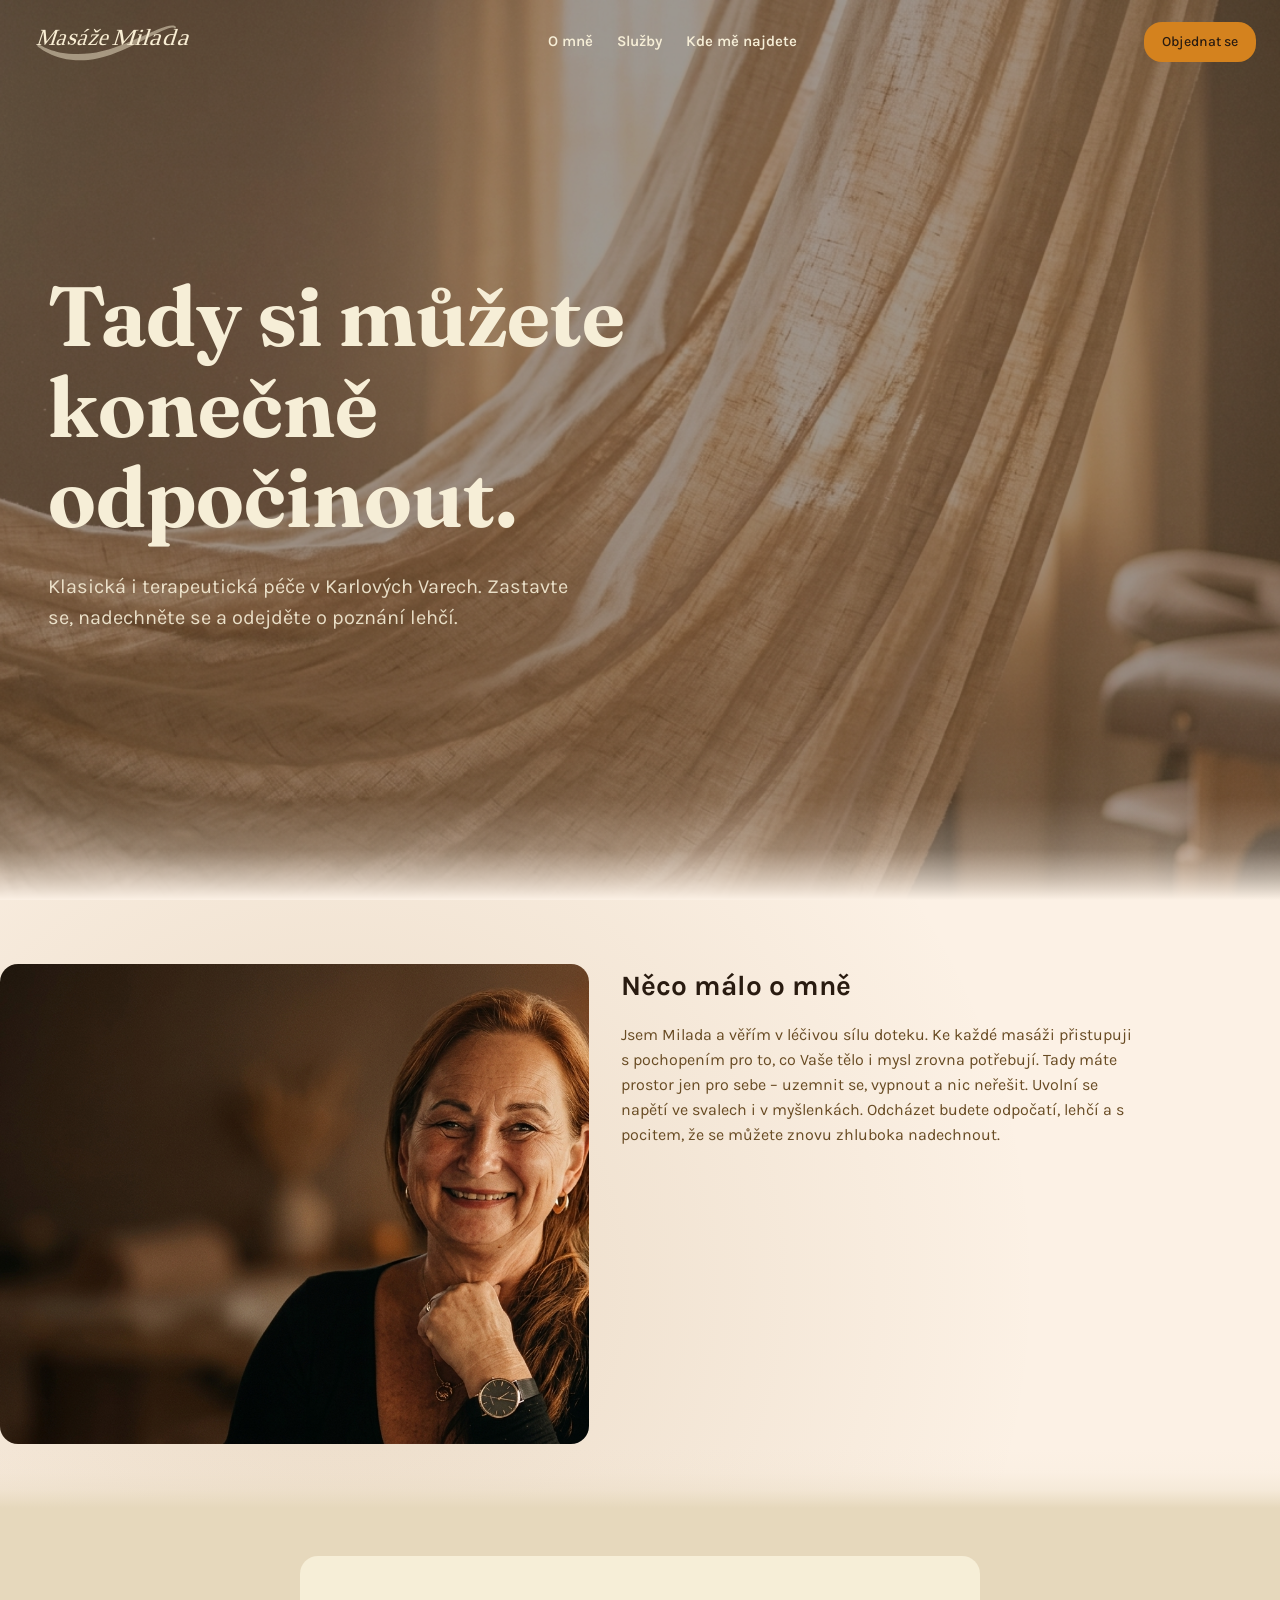
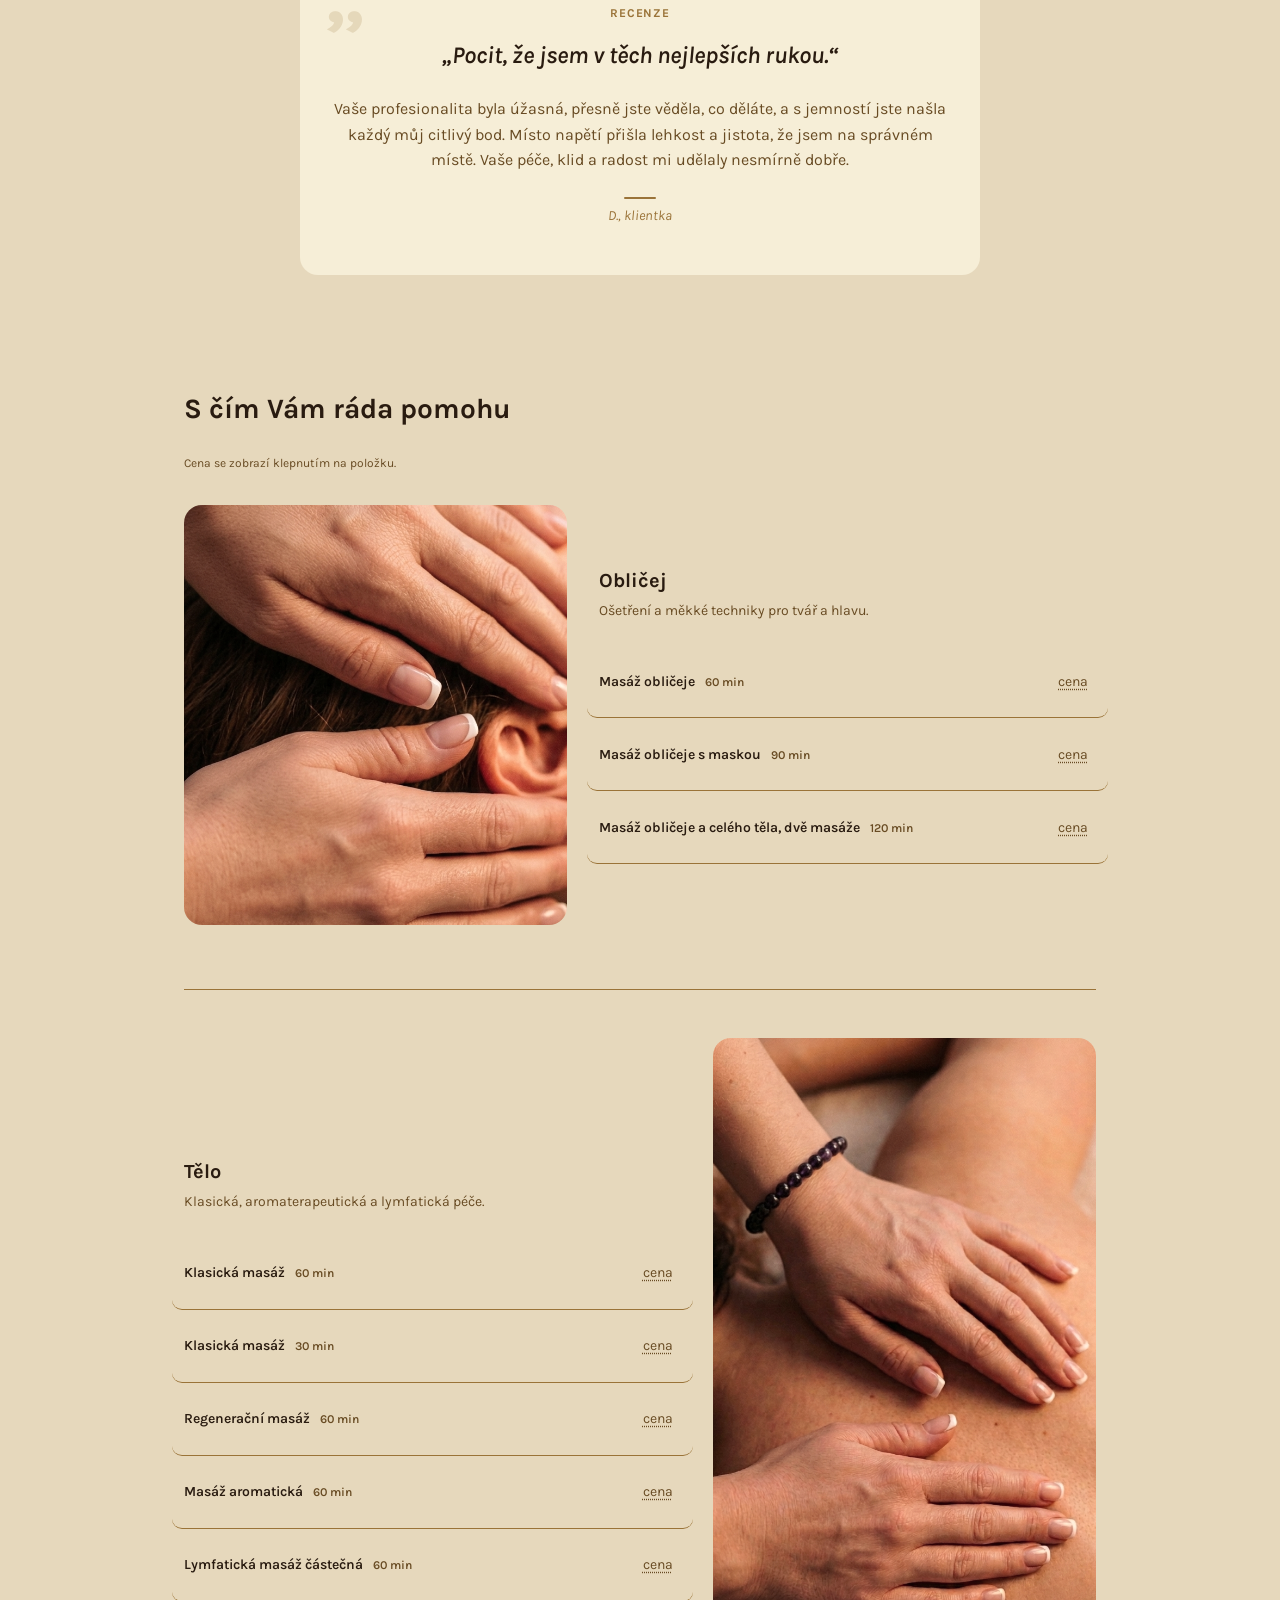
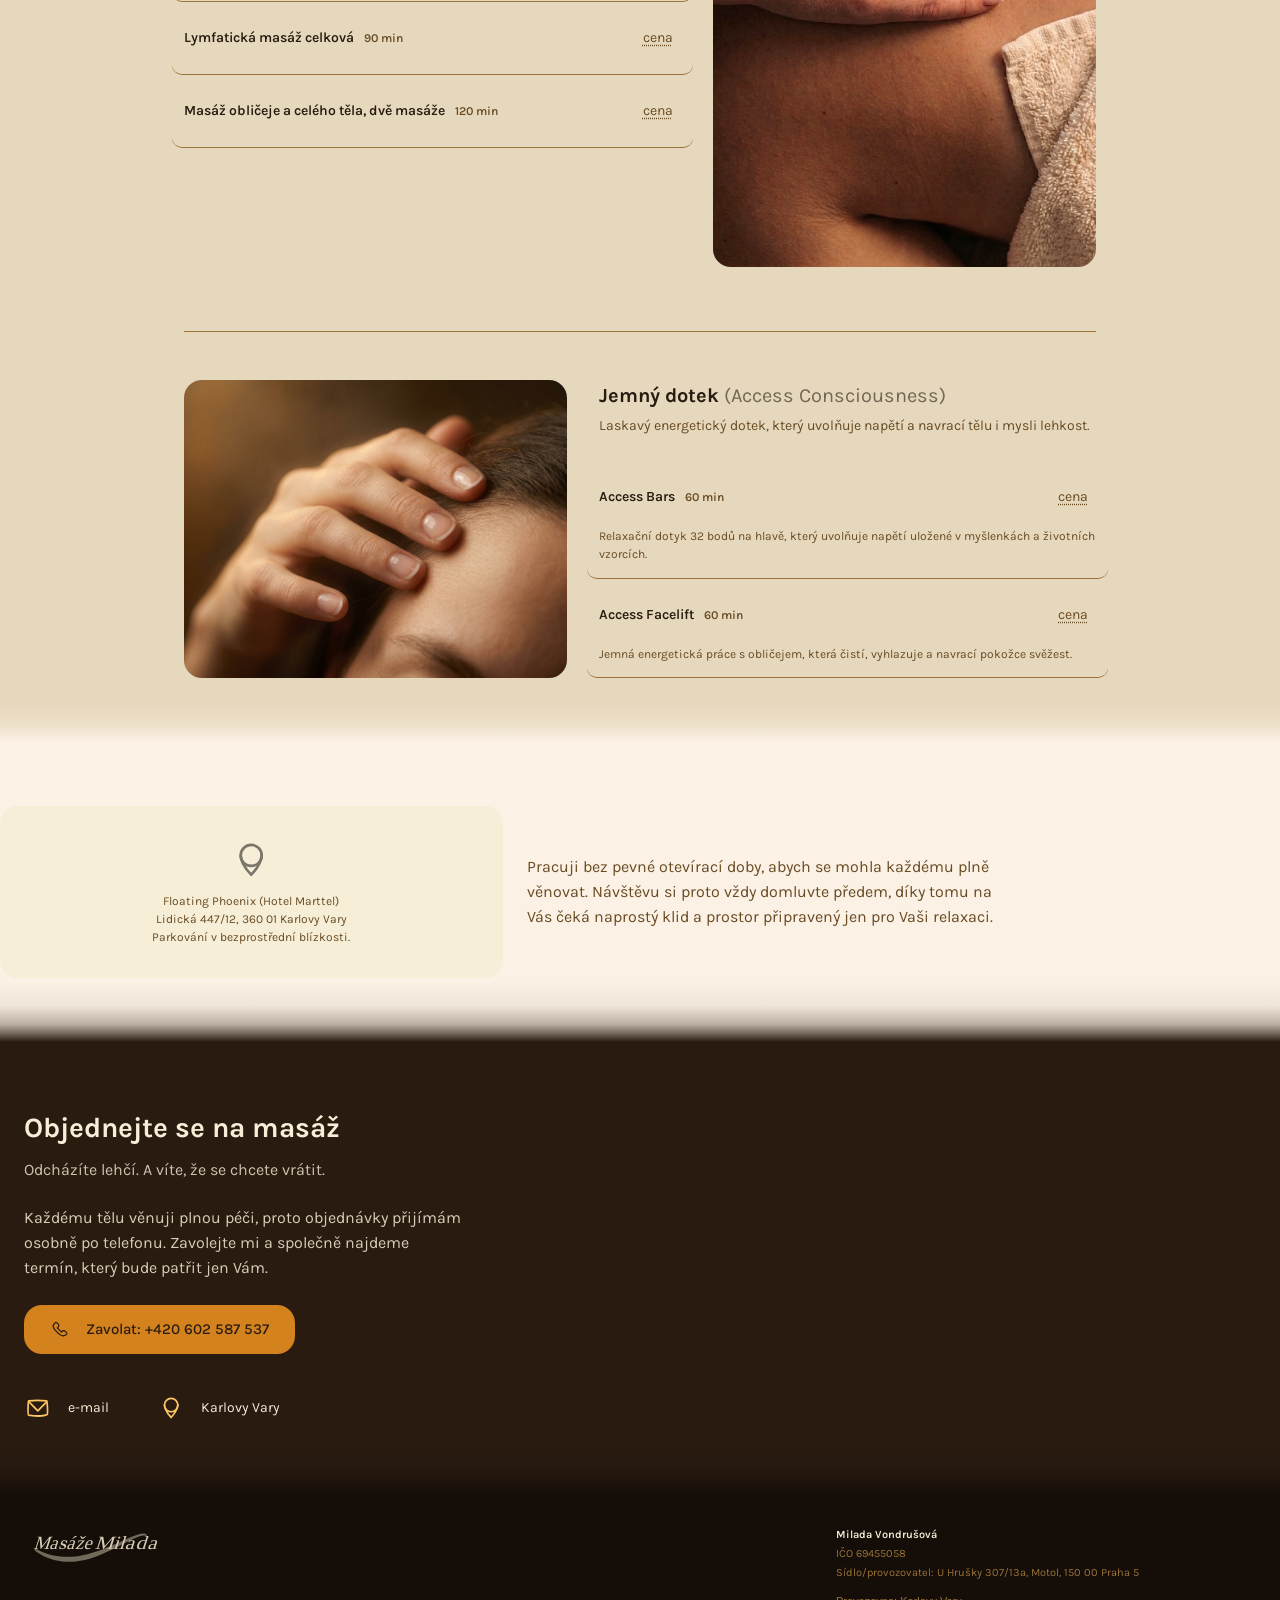
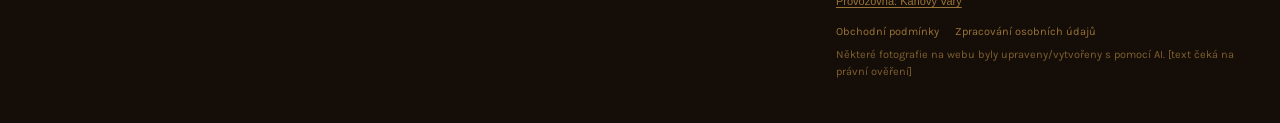
==== commit f641aa91: "Doladit nav/footer UX, přidat sekci Recenze a aktualizovat logo - Nav: hover stav odkazů, zvýraznění" ====
--- a/wireframe.html
+++ b/wireframe.html
@@ -31,6 +31,7 @@
   --radius:18px;
   --fs-caption:12px; --fs-small:14px; --fs-body:16px; --fs-h3:20px; --fs-h2:28px; --fs-h1:40px;
   --sp-1:8px; --sp-2:16px; --sp-3:24px; --sp-4:32px; --sp-6:48px; --sp-8:64px; --sp-12:96px;
+  --nav-h:84px;
 }
 
 *{ box-sizing:border-box; }
@@ -46,6 +47,7 @@
 }
 img{ display:block; max-width:100%; }
 .container{ max-width:1280px; margin:0 auto; padding:0 var(--sp-3); }
+#o-milade, #sluzby, #kde, #rezervace{ scroll-margin-top:var(--nav-h); }
 
 /* ---------- NAV ---------- */
 nav.wire{ position:fixed; top:0; left:0; right:0; z-index:100; background:rgba(41,27,16,0); transition:background 700ms ease; }
@@ -54,7 +56,10 @@
 nav.wire .wordmark{ display:flex; align-items:center; }
 nav.wire .wordmark img{ height:52px; width:auto; display:block; }
 nav.wire .links{ display:none; gap:var(--sp-3); font-size:15px; font-weight:600; color:var(--light-surface); list-style:none; margin:0; padding:0; }
-nav.wire .links a{ color:inherit; text-decoration:none; }
+nav.wire .links a{ position:relative; color:inherit; text-decoration:none; padding-bottom:4px; transition:color 200ms ease; }
+nav.wire .links a:hover{ color:var(--spot); }
+nav.wire .links a.active{ color:var(--spot); }
+nav.wire .links a.active::after{ content:""; position:absolute; left:0; right:0; bottom:0; height:2px; background:var(--cta); border-radius:2px; }
 nav.wire .nav-cta{ display:none; }
 nav.wire .nav-cta .cta-btn{ padding:9px 18px; font-size:var(--fs-small); }
 nav.wire .hamburger{
@@ -133,8 +138,13 @@
 .hero img{ position:absolute; inset:0; width:100%; height:100%; object-fit:cover; z-index:0; }
 .hero::before{ content:""; position:absolute; inset:0; z-index:1; background:rgba(41,27,16,.45); }
 .hero::after{
-  content:""; position:absolute; left:0; right:0; bottom:0; height:48px; z-index:1; pointer-events:none;
-  background:linear-gradient(to bottom, rgba(252,241,229,0) 0%, rgba(252,241,229,0) 25%, rgba(252,241,229,.55) 70%, rgba(252,241,229,1) 100%);
+  content:""; position:absolute; left:0; right:0; bottom:0; height:170px; z-index:1; pointer-events:none;
+  background:linear-gradient(to bottom,
+    rgba(252,241,229,0) 0%,
+    rgba(252,241,229,.06) 40%,
+    rgba(252,241,229,.3) 70%,
+    rgba(252,241,229,.7) 88%,
+    rgba(252,241,229,1) 100%);
 }
 .hero .inner{ position:relative; z-index:2; padding:var(--sp-8) var(--sp-3); color:var(--light-surface); max-width:1280px; margin:0 auto; width:100%; }
 .hero h1{
@@ -154,8 +164,13 @@
   background:radial-gradient(circle at 30% 60%, rgba(154,115,56,0.18), transparent 60%);
 }
 .o-milade::after{
-  content:""; position:absolute; left:0; right:0; bottom:0; height:48px; z-index:0; pointer-events:none;
-  background:linear-gradient(to bottom, rgba(230,216,188,0) 0%, rgba(230,216,188,0) 25%, rgba(230,216,188,.55) 70%, rgba(230,216,188,1) 100%);
+  content:""; position:absolute; left:0; right:0; bottom:0; height:60px; z-index:0; pointer-events:none;
+  background:linear-gradient(to bottom,
+    rgba(230,216,188,0) 0%,
+    rgba(230,216,188,.06) 40%,
+    rgba(230,216,188,.3) 70%,
+    rgba(230,216,188,.7) 88%,
+    rgba(230,216,188,1) 100%);
 }
 .o-milade .inner{ position:relative; z-index:1; display:flex; flex-direction:column; gap:var(--sp-4); padding:var(--sp-8) 0; }
 .o-milade .photo{ width:100%; border-radius:var(--radius); overflow:hidden; }
@@ -173,23 +188,47 @@
   .o-milade .photo img{ height:480px; }
 }
 
+/* ---------- RECENZE (tichý pull-quote — sdílí --elevated se Službami, žádný nový fade seam) ---------- */
+.recenze{ background:var(--elevated); padding:var(--sp-6) 0; }
+.recenze .quote-panel{
+  position:relative; max-width:680px; margin:0 auto; overflow:hidden;
+  background:var(--light-surface); border-radius:var(--radius);
+  padding:var(--sp-6) var(--sp-4); text-align:center;
+}
+.recenze .quote-glyph{
+  position:absolute; top:0; left:var(--sp-3); z-index:0; pointer-events:none;
+  font-family:'Karla',sans-serif; font-weight:700; font-size:80px; line-height:1;
+  color:var(--decor); opacity:.18;
+}
+.recenze .quote-eyebrow{
+  position:relative; z-index:1;
+  font-family:'Karla',sans-serif; font-size:12px; font-weight:700; letter-spacing:.08em; text-transform:uppercase;
+  color:var(--decor); margin:0 0 var(--sp-2);
+}
+.recenze .quote-highlight{ position:relative; z-index:1; font-family:'Karla',sans-serif; font-style:italic; font-weight:600; font-size:24px; line-height:1.4; color:var(--dark); margin:0 0 var(--sp-3); }
+.recenze .quote-body{ position:relative; z-index:1; font-size:var(--fs-body); color:var(--dark-surface); line-height:1.6; margin:0; }
+.recenze .quote-signature{ position:relative; z-index:1; display:flex; flex-direction:column; align-items:center; gap:6px; margin-top:var(--sp-3); }
+.recenze .signature-rule{ width:32px; height:2px; border-radius:2px; background:var(--decor); }
+.recenze .signature-name{ font-family:'Karla',sans-serif; font-style:italic; font-size:var(--fs-small); color:var(--decor); }
+
 /* ---------- SLUŽBY (Proměna — scannable, bez motion, bez rámečku fotek) ---------- */
 .sluzby{ position:relative; padding:var(--sp-8) 0; background:var(--elevated); overflow:hidden; }
 .sluzby::after{
-  content:""; position:absolute; left:0; right:0; bottom:0; height:48px; z-index:0; pointer-events:none;
-  background:linear-gradient(to bottom, rgba(252,241,229,0) 0%, rgba(252,241,229,0) 25%, rgba(252,241,229,.55) 70%, rgba(252,241,229,1) 100%);
+  content:""; position:absolute; left:0; right:0; bottom:0; height:60px; z-index:0; pointer-events:none;
+  background:linear-gradient(to bottom,
+    rgba(252,241,229,0) 0%,
+    rgba(252,241,229,.06) 40%,
+    rgba(252,241,229,.3) 70%,
+    rgba(252,241,229,.7) 88%,
+    rgba(252,241,229,1) 100%);
 }
 .sluzby .container{ position:relative; z-index:1; }
 .sluzby-heading{ font-family:'Karla',sans-serif; font-weight:700; font-size:var(--fs-h2); margin:0 0 var(--sp-3); color:var(--dark); }
 .sluzby-note{ font-size:var(--fs-caption); color:var(--dark-surface); margin:0 0 var(--sp-4); }
-.sub-block{ margin-bottom:var(--sp-6); }
+.sub-block{ margin-bottom:var(--sp-8); padding-top:var(--sp-6); }
+.sub-block:first-of-type{ padding-top:0; }
 .sub-block:last-child{ margin-bottom:0; }
-.sub-header{ display:flex; flex-direction:column; gap:var(--sp-2); margin-bottom:var(--sp-2); }
-/* Lokální výjimka zrušena (24. 8. 2026): fotky ve Službách teď mají stejný radius jako foto O Miladě, sjednoceno na žádost Terezy. */
-.sub-header .photo{ width:100%; height:160px; overflow:hidden; border-radius:var(--radius); }
-.sub-header .photo img{ width:100%; height:100%; object-fit:cover; filter:saturate(0.82) hue-rotate(-6deg) brightness(1.02); }
-.sub-header h3{ font-family:'Karla',sans-serif; font-weight:700; font-size:var(--fs-h3); margin:0 0 4px; color:var(--dark); }
-.sub-header p{ font-size:var(--fs-small); color:var(--dark-surface); margin:0; }
+.sub-block + .sub-block{ border-top:1px solid var(--decor); }
 .service-list{ display:flex; flex-direction:column; max-width:640px; }
 .price-row{ display:flex; flex-wrap:wrap; justify-content:space-between; align-items:center; cursor:pointer; padding:14px 12px; margin:0 -12px; border-radius:10px; border-bottom:1px solid var(--decor); gap:var(--sp-1) 0; transition:background-color 320ms ease-out; }
 .price-row:hover, .price-row:active{ background-color:rgba(246,238,215,0.45); }
@@ -205,32 +244,37 @@
 .price-reveal .pr-value{ position:absolute; right:8px; color:var(--dark); font-weight:700; opacity:0; transform:translateY(6px); pointer-events:none; }
 .price-reveal.revealed .pr-label{ opacity:0; transform:translateY(-6px); position:absolute; right:8px; pointer-events:none; }
 .price-reveal.revealed .pr-value{ opacity:1; transform:translateY(0); position:static; pointer-events:auto; }
-@media (min-width:640px){
-  .sub-header{ flex-direction:row; align-items:center; max-width:640px; }
-  .sub-header .photo{ flex:0 0 240px; height:150px; }
-}
 @media (min-width:1024px){
   .sluzby .container{ max-width:960px; }
-  .sub-header .photo{ flex:0 0 320px; height:180px; }
-}
-
-/* Access — vědomě odlišný "uzavírací" blok (foto vlevo, položky vpravo), viz konzultace se Sebastianem 24.8. */
+}
+
+/* Všechny tři bloky sdílí stejný foto+obsah vzor (24. 8. 2026, rozhodnuto po diskuzi s Sebastianem
+   o "cik cak" referenci — kaskáduje se jen foto/hlavička skrz střídání stran, ceník zůstává vždy
+   jeden čitelný sloupec pod hlavičkou, nikdy vedle sousedního bloku). */
 .sub-block--split .photo{ width:100%; height:220px; overflow:hidden; border-radius:var(--radius); margin-bottom:var(--sp-2); }
 .sub-block--split .photo img{ width:100%; height:100%; object-fit:cover; }
+.sub-block--split img[src="sluzby-oblicej.jpg"], .sub-block--split img[src="sluzby-telo.jpg"]{ filter:saturate(0.82) hue-rotate(-6deg) brightness(1.02); }
 .split-content h3{ font-family:'Karla',sans-serif; font-weight:700; font-size:var(--fs-h3); margin:0 0 4px; color:var(--dark); }
 .split-content > p{ font-size:var(--fs-small); color:var(--dark-surface); margin:0 0 var(--sp-3); }
 @media (min-width:640px){
   .sub-block--split{ display:flex; flex-direction:row; align-items:stretch; gap:var(--sp-4); }
   .sub-block--split .photo{ flex:0 0 42%; height:auto; margin-bottom:0; }
+  .sub-block--photo-capped .photo{ max-height:420px; }
   .sub-block--split .split-content{ flex:1; display:flex; flex-direction:column; justify-content:center; }
   .sub-block--split .split-content .service-list{ max-width:none; }
+  .sub-block--split-reverse{ flex-direction:row-reverse; }
 }
 
 /* ---------- KDE MĚ NAJDEŠ ---------- */
 .kde{ position:relative; background:var(--light-bg); overflow:hidden; }
 .kde::after{
-  content:""; position:absolute; left:0; right:0; bottom:0; height:48px; z-index:0; pointer-events:none;
-  background:linear-gradient(to bottom, rgba(41,27,16,0) 0%, rgba(41,27,16,0) 25%, rgba(41,27,16,.55) 70%, rgba(41,27,16,1) 100%);
+  content:""; position:absolute; left:0; right:0; bottom:0; height:60px; z-index:0; pointer-events:none;
+  background:linear-gradient(to bottom,
+    rgba(41,27,16,0) 0%,
+    rgba(41,27,16,.06) 40%,
+    rgba(41,27,16,.3) 70%,
+    rgba(41,27,16,.7) 88%,
+    rgba(41,27,16,1) 100%);
 }
 .kde .inner{ position:relative; z-index:1; display:flex; flex-direction:column; gap:var(--sp-3); padding:var(--sp-8) 0; }
 .kde .graphic{ width:100%; background:var(--light-surface); border-radius:var(--radius); display:flex; flex-direction:column; align-items:center; justify-content:center; gap:10px; padding:var(--sp-4) var(--sp-3); text-align:center; }
@@ -250,14 +294,20 @@
   background:radial-gradient(circle at 50% 50%, rgba(255,197,100,0.08), transparent 60%);
 }
 .rezervace::after{
-  content:""; position:absolute; left:0; right:0; bottom:0; height:48px; z-index:0; pointer-events:none;
-  background:linear-gradient(to bottom, rgba(21,14,8,0) 0%, rgba(21,14,8,0) 25%, rgba(21,14,8,.55) 70%, rgba(21,14,8,1) 100%);
+  content:""; position:absolute; left:0; right:0; bottom:0; height:60px; z-index:0; pointer-events:none;
+  background:linear-gradient(to bottom,
+    rgba(21,14,8,0) 0%,
+    rgba(21,14,8,.06) 40%,
+    rgba(21,14,8,.3) 70%,
+    rgba(21,14,8,.7) 88%,
+    rgba(21,14,8,1) 100%);
 }
 .rezervace .container{ position:relative; z-index:1; }
 .rezervace h2{ font-family:'Karla',sans-serif; font-weight:700; font-size:var(--fs-h2); margin:0 0 var(--sp-1); }
 .rezervace .lede{ font-size:var(--fs-body); opacity:.8; margin:0 0 var(--sp-3); max-width:44ch; }
 .rezervace .booking-note{ font-size:var(--fs-body); opacity:.85; margin:0 0 var(--sp-3); max-width:44ch; }
-.rezervace .call-btn{ margin-bottom:var(--sp-4); }
+.rezervace .call-btn{ margin-bottom:var(--sp-4); display:inline-flex; align-items:center; gap:var(--sp-2); }
+.rezervace .call-btn .icon{ width:20px; height:20px; flex:0 0 auto; }
 .contact-icons{ display:flex; flex-direction:column; gap:var(--sp-3); }
 .contact-icons .item{ display:flex; align-items:center; gap:var(--sp-2); min-height:44px; font-size:var(--fs-small); color:var(--light-surface); }
 .contact-icons .icon{ width:28px; height:28px; color:var(--spot); flex:0 0 auto; }
@@ -266,9 +316,14 @@
 }
 
 /* ---------- FOOTER ---------- */
-/* F1 rozhodnutí (grill): jeden sloupec vždy, tiché, bez link-list hierarchie — legal obsah je poznámka pod čarou, ne navigace. */
+/* Revidováno (Sebastian, 24. 8. 2026): footer byl jeden centrovaný blok bez vizuální váhy.
+   Nově dva sloupce — logo jako identity anchor vlevo, legal obsah (stále "poznámka pod čarou",
+   ne navigace) vpravo. Na mobilu se sloupce skládají pod sebe. */
 footer.wire{ background:#150e08; color:var(--decor); padding:var(--sp-4) 0; font-size:11px; }
-footer.wire .inner{ display:flex; flex-direction:column; gap:10px; max-width:60ch; }
+footer.wire .inner{ display:flex; flex-direction:column; gap:var(--sp-4); }
+footer.wire .brand{ display:flex; align-items:flex-start; }
+footer.wire .footer-logo{ height:42px; width:auto; opacity:.85; }
+footer.wire .legal-block{ max-width:60ch; }
 footer.wire .legal{ display:flex; flex-direction:column; gap:2px; }
 footer.wire .legal b{ color:var(--light-surface); font-size:11px; font-weight:600; }
 footer.wire .provozovna-btn{
@@ -279,6 +334,9 @@
 footer.wire .links{ display:flex; gap:var(--sp-2); flex-wrap:wrap; margin-top:6px; }
 footer.wire .links a{ color:var(--decor); text-decoration:none; }
 footer.wire .ai-note{ font-size:11px; opacity:.8; margin-top:6px; }
+@media (min-width:640px){
+  footer.wire .inner{ flex-direction:row; justify-content:space-between; align-items:flex-start; gap:var(--sp-6); }
+}
 
 /* ---------- prefers-reduced-motion ---------- */
 @media (prefers-reduced-motion: reduce){
@@ -299,7 +357,7 @@
     <ul class="links">
       <li><a href="#o-milade">O mně</a></li>
       <li><a href="#sluzby">Služby</a></li>
-      <li><a href="#kde">Kde mě najdeš</a></li>
+      <li><a href="#kde">Kde mě najdete</a></li>
     </ul>
     <span class="nav-cta cta-wrap"><span class="cta-halo"></span><a href="#rezervace" class="cta-btn"><span class="btn-label">Objednat se</span></a></span>
     <button class="hamburger" id="hamburgerBtn" aria-label="Menu" aria-expanded="false">
@@ -324,7 +382,7 @@
     <div class="panel-inner">
       <a href="#o-milade">O mně</a>
       <a href="#sluzby">Služby</a>
-      <a href="#kde">Kde mě najdeš</a>
+      <a href="#kde">Kde mě najdete</a>
       <a href="#rezervace" class="cta-link">Objednat se</a>
     </div>
   </div>
@@ -353,36 +411,54 @@
   </div>
 </section>
 
+<!-- ================= RECENZE (tichý pull-quote mezi Dotek a Proměna) ================= -->
+<section class="recenze">
+  <div class="container">
+    <div class="quote-panel">
+      <span class="quote-glyph" aria-hidden="true">„</span>
+      <p class="quote-eyebrow">Recenze</p>
+      <p class="quote-highlight">„Pocit, že jsem v těch nejlepších rukou.“</p>
+      <p class="quote-body">Vaše profesionalita byla úžasná, přesně jste věděla, co děláte, a s jemností jste našla každý můj citlivý bod. Místo napětí přišla lehkost a jistota, že jsem na správném místě. Vaše péče, klid a radost mi udělaly nesmírně dobře.</p>
+      <div class="quote-signature">
+        <span class="signature-rule"></span>
+        <span class="signature-name">D., klientka</span>
+      </div>
+    </div>
+  </div>
+</section>
+
 <!-- ================= SLUŽBY (Proměna, + Ceník) ================= -->
 <section id="sluzby" class="sluzby">
   <div class="container">
     <h2 class="sluzby-heading">S čím Vám ráda pomohu</h2>
     <p class="sluzby-note">Cena se zobrazí klepnutím na položku.</p>
-    <div class="sub-block">
-      <div class="sub-header">
-        <div class="photo"><img src="sluzby-oblicej.jpg" alt="Obličej"></div>
-        <div><h3>Obličej</h3><p>Ošetření a měkké techniky pro tvář a hlavu.</p></div>
-      </div>
-      <div class="service-list">
-        <div class="price-row"><span class="svc-name">Masáž obličeje<span class="svc-time">60 min</span></span><div class="price-reveal"><span class="pr-label">cena</span><span class="pr-value">1000 Kč</span></div></div>
-        <div class="price-row"><span class="svc-name">Masáž obličeje s maskou<span class="svc-time">90 min</span></span><div class="price-reveal"><span class="pr-label">cena</span><span class="pr-value">1200 Kč</span></div></div>
-        <div class="price-row"><span class="svc-name">Masáž obličeje a celého těla, dvě masáže<span class="svc-time">120 min</span></span><div class="price-reveal"><span class="pr-label">cena</span><span class="pr-value">1900 Kč</span></div></div>
-      </div>
-    </div>
-
-    <div class="sub-block">
-      <div class="sub-header">
-        <div class="photo"><img src="sluzby-telo.jpg" alt="Tělo"></div>
-        <div><h3>Tělo</h3><p>Klasická, aromaterapeutická a lymfatická péče.</p></div>
-      </div>
-      <div class="service-list">
-        <div class="price-row"><span class="svc-name">Klasická masáž<span class="svc-time">60 min</span></span><div class="price-reveal"><span class="pr-label">cena</span><span class="pr-value">900 Kč</span></div></div>
-        <div class="price-row"><span class="svc-name">Klasická masáž<span class="svc-time">30 min</span></span><div class="price-reveal"><span class="pr-label">cena</span><span class="pr-value">450 Kč</span></div></div>
-        <div class="price-row"><span class="svc-name">Regenerační masáž<span class="svc-time">60 min</span></span><div class="price-reveal"><span class="pr-label">cena</span><span class="pr-value">900 Kč</span></div></div>
-        <div class="price-row"><span class="svc-name">Masáž aromatická<span class="svc-time">60 min</span></span><div class="price-reveal"><span class="pr-label">cena</span><span class="pr-value">1000 Kč</span></div></div>
-        <div class="price-row"><span class="svc-name">Lymfatická masáž částečná<span class="svc-time">60 min</span></span><div class="price-reveal"><span class="pr-label">cena</span><span class="pr-value">900 Kč</span></div></div>
-        <div class="price-row"><span class="svc-name">Lymfatická masáž celková<span class="svc-time">90 min</span></span><div class="price-reveal"><span class="pr-label">cena</span><span class="pr-value">1200 Kč</span></div></div>
-        <div class="price-row"><span class="svc-name">Masáž obličeje a celého těla, dvě masáže<span class="svc-time">120 min</span></span><div class="price-reveal"><span class="pr-label">cena</span><span class="pr-value">1900 Kč</span></div></div>
+    <div class="sub-block sub-block--split sub-block--photo-capped">
+      <div class="photo"><img src="sluzby-oblicej.jpg" alt="Obličej"></div>
+      <div class="split-content">
+        <h3>Obličej</h3>
+        <p>Ošetření a měkké techniky pro tvář a hlavu.</p>
+        <div class="service-list">
+          <div class="price-row"><span class="svc-name">Masáž obličeje<span class="svc-time">60 min</span></span><div class="price-reveal"><span class="pr-label">cena</span><span class="pr-value">1000 Kč</span></div></div>
+          <div class="price-row"><span class="svc-name">Masáž obličeje s maskou<span class="svc-time">90 min</span></span><div class="price-reveal"><span class="pr-label">cena</span><span class="pr-value">1200 Kč</span></div></div>
+          <div class="price-row"><span class="svc-name">Masáž obličeje a celého těla, dvě masáže<span class="svc-time">120 min</span></span><div class="price-reveal"><span class="pr-label">cena</span><span class="pr-value">1900 Kč</span></div></div>
+        </div>
+      </div>
+    </div>
+
+    <div class="sub-block sub-block--split sub-block--split-reverse">
+      <div class="photo"><img src="sluzby-telo.jpg" alt="Tělo"></div>
+      <div class="split-content">
+        <h3>Tělo</h3>
+        <p>Klasická, aromaterapeutická a lymfatická péče.</p>
+        <div class="service-list">
+          <div class="price-row"><span class="svc-name">Klasická masáž<span class="svc-time">60 min</span></span><div class="price-reveal"><span class="pr-label">cena</span><span class="pr-value">900 Kč</span></div></div>
+          <div class="price-row"><span class="svc-name">Klasická masáž<span class="svc-time">30 min</span></span><div class="price-reveal"><span class="pr-label">cena</span><span class="pr-value">450 Kč</span></div></div>
+          <div class="price-row"><span class="svc-name">Regenerační masáž<span class="svc-time">60 min</span></span><div class="price-reveal"><span class="pr-label">cena</span><span class="pr-value">900 Kč</span></div></div>
+          <div class="price-row"><span class="svc-name">Masáž aromatická<span class="svc-time">60 min</span></span><div class="price-reveal"><span class="pr-label">cena</span><span class="pr-value">1000 Kč</span></div></div>
+          <div class="price-row"><span class="svc-name">Lymfatická masáž částečná<span class="svc-time">60 min</span></span><div class="price-reveal"><span class="pr-label">cena</span><span class="pr-value">900 Kč</span></div></div>
+          <div class="price-row"><span class="svc-name">Lymfatická masáž celková<span class="svc-time">90 min</span></span><div class="price-reveal"><span class="pr-label">cena</span><span class="pr-value">1200 Kč</span></div></div>
+          <div class="price-row"><span class="svc-name">Masáž obličeje a celého těla, dvě masáže<span class="svc-time">120 min</span></span><div class="price-reveal"><span class="pr-label">cena</span><span class="pr-value">1900 Kč</span></div></div>
+        </div>
       </div>
     </div>
 
@@ -408,7 +484,7 @@
       <p class="graphic-address">Floating Phoenix (Hotel Marttel)<br>Lidická 447/12, 360 01 Karlovy Vary<br>Parkování v bezprostřední blízkosti.</p>
     </div>
     <div class="text">
-      <p>Najdete mě v Karlových Varech. Objednávejte se předem. Bez pevné otevírací doby, ale s časem, který bude patřit jen Vám.</p>
+      <p>Pracuji bez pevné otevírací doby, abych se mohla každému plně věnovat. Návštěvu si proto vždy domluvte předem, díky tomu na Vás čeká naprostý klid a prostor připravený jen pro Vaši relaxaci.</p>
     </div>
   </div>
 </section>
@@ -417,10 +493,10 @@
 <section id="rezervace" class="rezervace">
   <div class="layer" data-speed="0.85"></div>
   <div class="container">
-    <h2>Rezervace</h2>
+    <h2>Objednejte se na masáž</h2>
     <p class="lede">Odcházíte lehčí. A víte, že se chcete vrátit.</p>
-    <p class="booking-note">Objednávky beru osobně po telefonu. Domluvíme si čas, který bude jen Váš.</p>
-    <a href="tel:+420602587537" class="cta-btn call-btn"><span class="btn-label">Zavolat: +420 602 587 537</span></a>
+    <p class="booking-note">Každému tělu věnuji plnou péči, proto objednávky přijímám osobně po telefonu. Zavolejte mi a společně najdeme termín, který bude patřit jen Vám.</p>
+    <a href="tel:+420602587537" class="cta-btn call-btn"><svg class="icon" xmlns="http://www.w3.org/2000/svg" viewBox="0 0 200 200" fill="none"><g stroke="currentColor" stroke-width="12" stroke-linecap="round" stroke-linejoin="round" fill="none"><path d="M 52.151426075700044,37.120165893407 C 52.151426075700044,37.120165893407 27.58539640069131,56.3902822697937 32.91324178994603,79.675493837727 C 38.24108717920075,102.96070540566029 103.2842565914359,179.73902808280243 140.42074221033607,166.913916123583 C 177.55722782923624,154.08880416436355 173.18789668057173,142.70419005605933 160.79058439525204,131.80577056951898 C 152.57814302103338,124.5851953005665 145.64673838866617,113.88891362176167 135.04536718931655,115.8219893936324 C 129.6439640366163,116.80714523554342 119.93886589340303,121.07012521236567 115.52426842877202,130.741887370911 L 72.52126826061601,89.250442625199 C 72.52126826061601,89.250442625199 89.64325227493708,77.26792615927708 88.36447884888406,63.717245858607 C 86.85824218509941,47.76431729548004 59.86593797428742,28.87400722099639 52.151426075700044,37.120165893407"/></g></svg><span class="btn-label">Zavolat: +420 602 587 537</span></a>
     <div class="contact-icons">
       <div class="item">
         <svg class="icon" xmlns="http://www.w3.org/2000/svg" viewBox="0 0 200 200" fill="none"><g stroke="currentColor" stroke-width="12" stroke-linecap="round" stroke-linejoin="round" fill="none"><path d="M 34.541411270697,49.5275560170989 C 35.25647951756427,49.90523075793624 82.00885959507595,39.58025334745008 163.118351559135,49.5275560170989 C 165.1146777372976,50.80851218557672 171.93151130837933,138.45146599103168 165.374087353669,147.00574283616794 C 165.374087353669,147.00574283616794 130.94366405379932,166.5798289592061 32.28567547616299,150.36783251721198 C 26.763634251143767,147.6960919173423 28.430623003304394,46.29546713705531 34.541411270697,49.5275560170989"/><path d="M 38.69537934768,59.205372269338 C 50.04057268360717,71.07343400469921 98.61920397624401,121.059955196614 98.61920397624401,121.059955196614 L 159.69540984766502,58.05991702994402"/></g></svg>
@@ -436,13 +512,16 @@
 
 <footer class="wire" id="provozovatel">
   <div class="container inner">
-    <div class="legal">
-      <b>Milada Vondrušová</b>
-      <span>IČO 69455058</span>
-      <span>Sídlo/provozovatel: U Hrušky 307/13a, Motol, 150 00 Praha 5</span>
-      <button class="provozovna-btn" onclick="document.getElementById('kde').scrollIntoView({behavior:'smooth'})">Provozovna: Karlovy Vary</button>
-    </div>
-    <div>
+    <div class="brand">
+      <img src="logo.svg" alt="Masáže Milada" class="footer-logo">
+    </div>
+    <div class="legal-block">
+      <div class="legal">
+        <b>Milada Vondrušová</b>
+        <span>IČO 69455058</span>
+        <span>Sídlo/provozovatel: U Hrušky 307/13a, Motol, 150 00 Praha 5</span>
+        <button class="provozovna-btn" onclick="document.getElementById('kde').scrollIntoView({behavior:'smooth'})">Provozovna: Karlovy Vary</button>
+      </div>
       <div class="links">
         <a href="#">Obchodní podmínky</a>
         <a href="#">Zpracování osobních údajů</a>
@@ -466,6 +545,32 @@
   }
   window.addEventListener('scroll', onScrollNav, {passive:true});
   onScrollNav();
+
+  function updateNavHeight(){
+    document.documentElement.style.setProperty('--nav-h', nav.offsetHeight + 'px');
+  }
+  updateNavHeight();
+  window.addEventListener('resize', updateNavHeight);
+
+  var navLinks = Array.prototype.slice.call(document.querySelectorAll('nav.wire .links a'));
+  var spySections = ['o-milade', 'sluzby', 'kde']
+    .map(function(id){ return document.getElementById(id); })
+    .filter(Boolean);
+  if(navLinks.length && spySections.length && 'IntersectionObserver' in window){
+    var intersectingIds = {};
+    var spyObserver = new IntersectionObserver(function(entries){
+      entries.forEach(function(entry){
+        if(entry.isIntersecting){ intersectingIds[entry.target.id] = true; }
+        else{ delete intersectingIds[entry.target.id]; }
+      });
+      navLinks.forEach(function(a){ a.classList.remove('active'); });
+      var activeId = spySections.map(function(s){ return s.id; }).filter(function(id){ return intersectingIds[id]; })[0];
+      if(!activeId) return;
+      var link = navLinks.find(function(a){ return a.getAttribute('href') === '#' + activeId; });
+      if(link) link.classList.add('active');
+    }, { rootMargin: '-45% 0px -45% 0px', threshold: 0 });
+    spySections.forEach(function(section){ spyObserver.observe(section); });
+  }
 
   hamburger.addEventListener('click', function(){
     var isOpen = panel.classList.toggle('open');
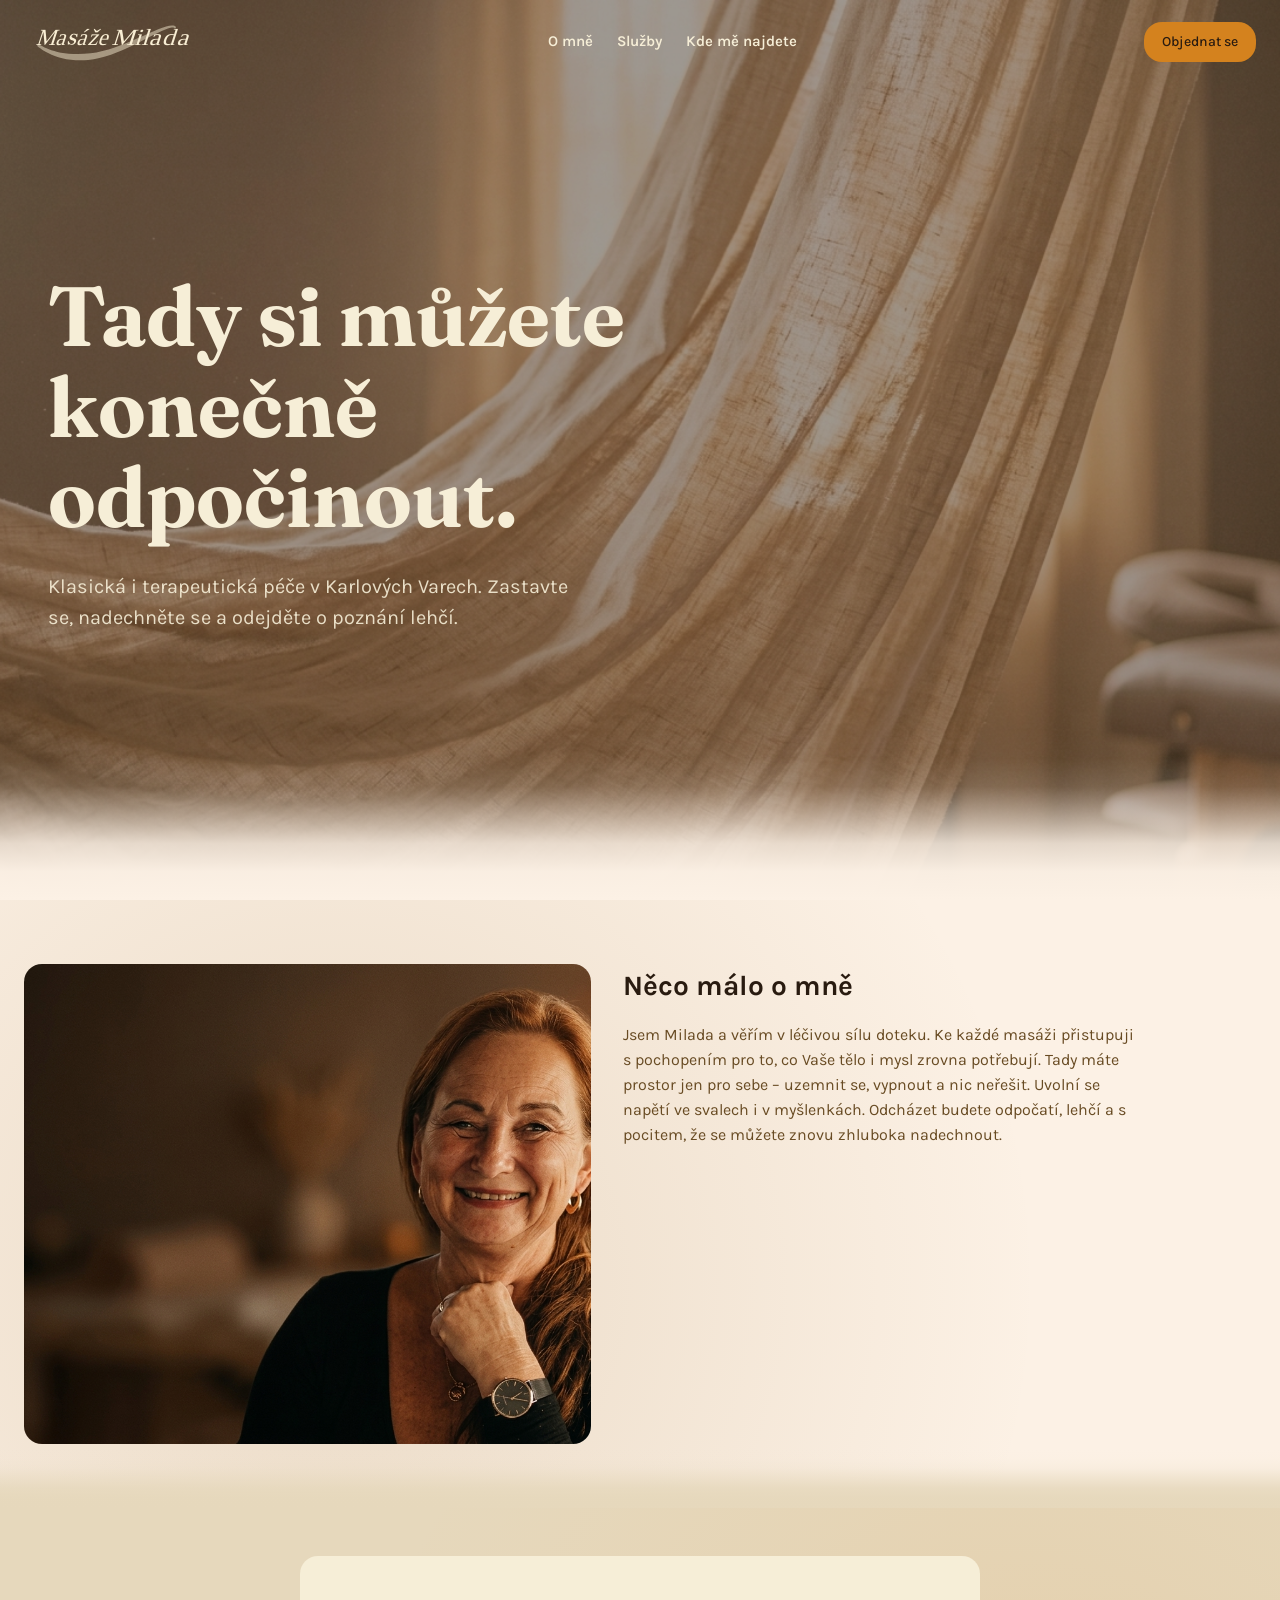
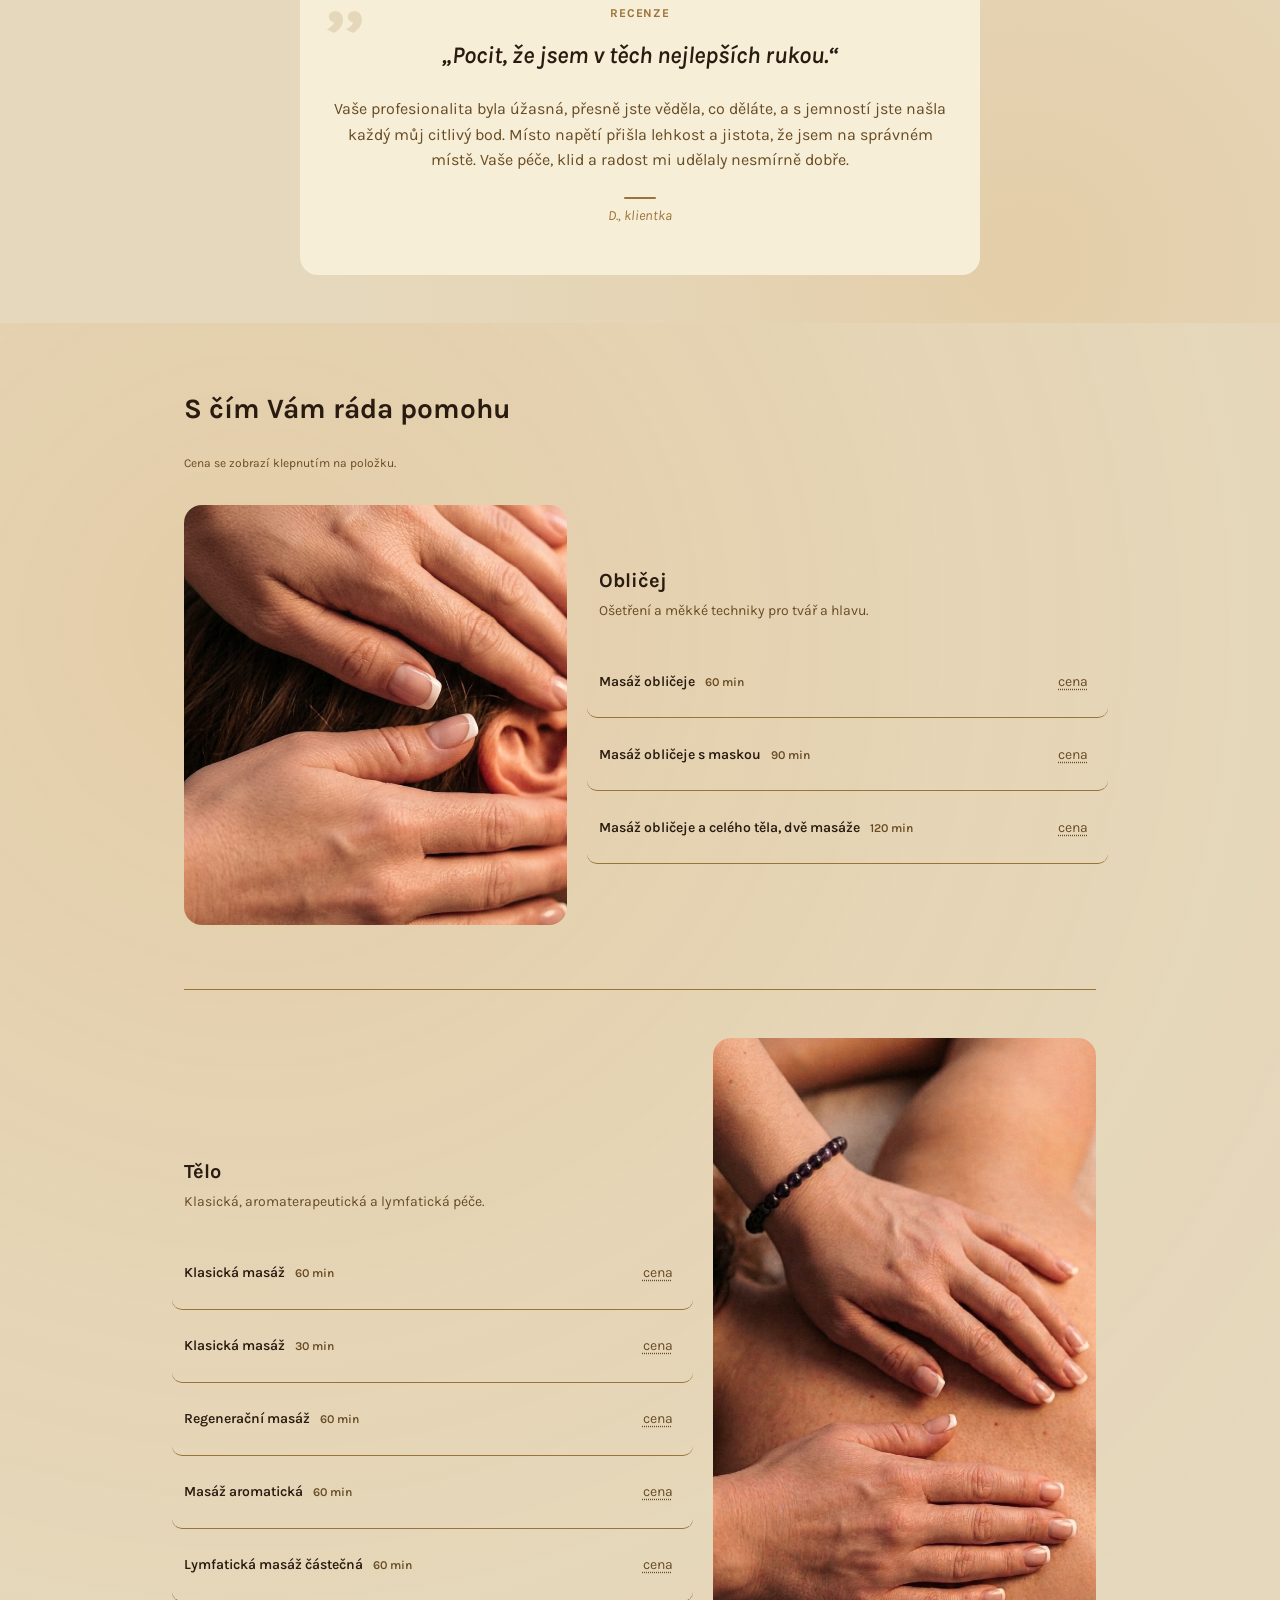
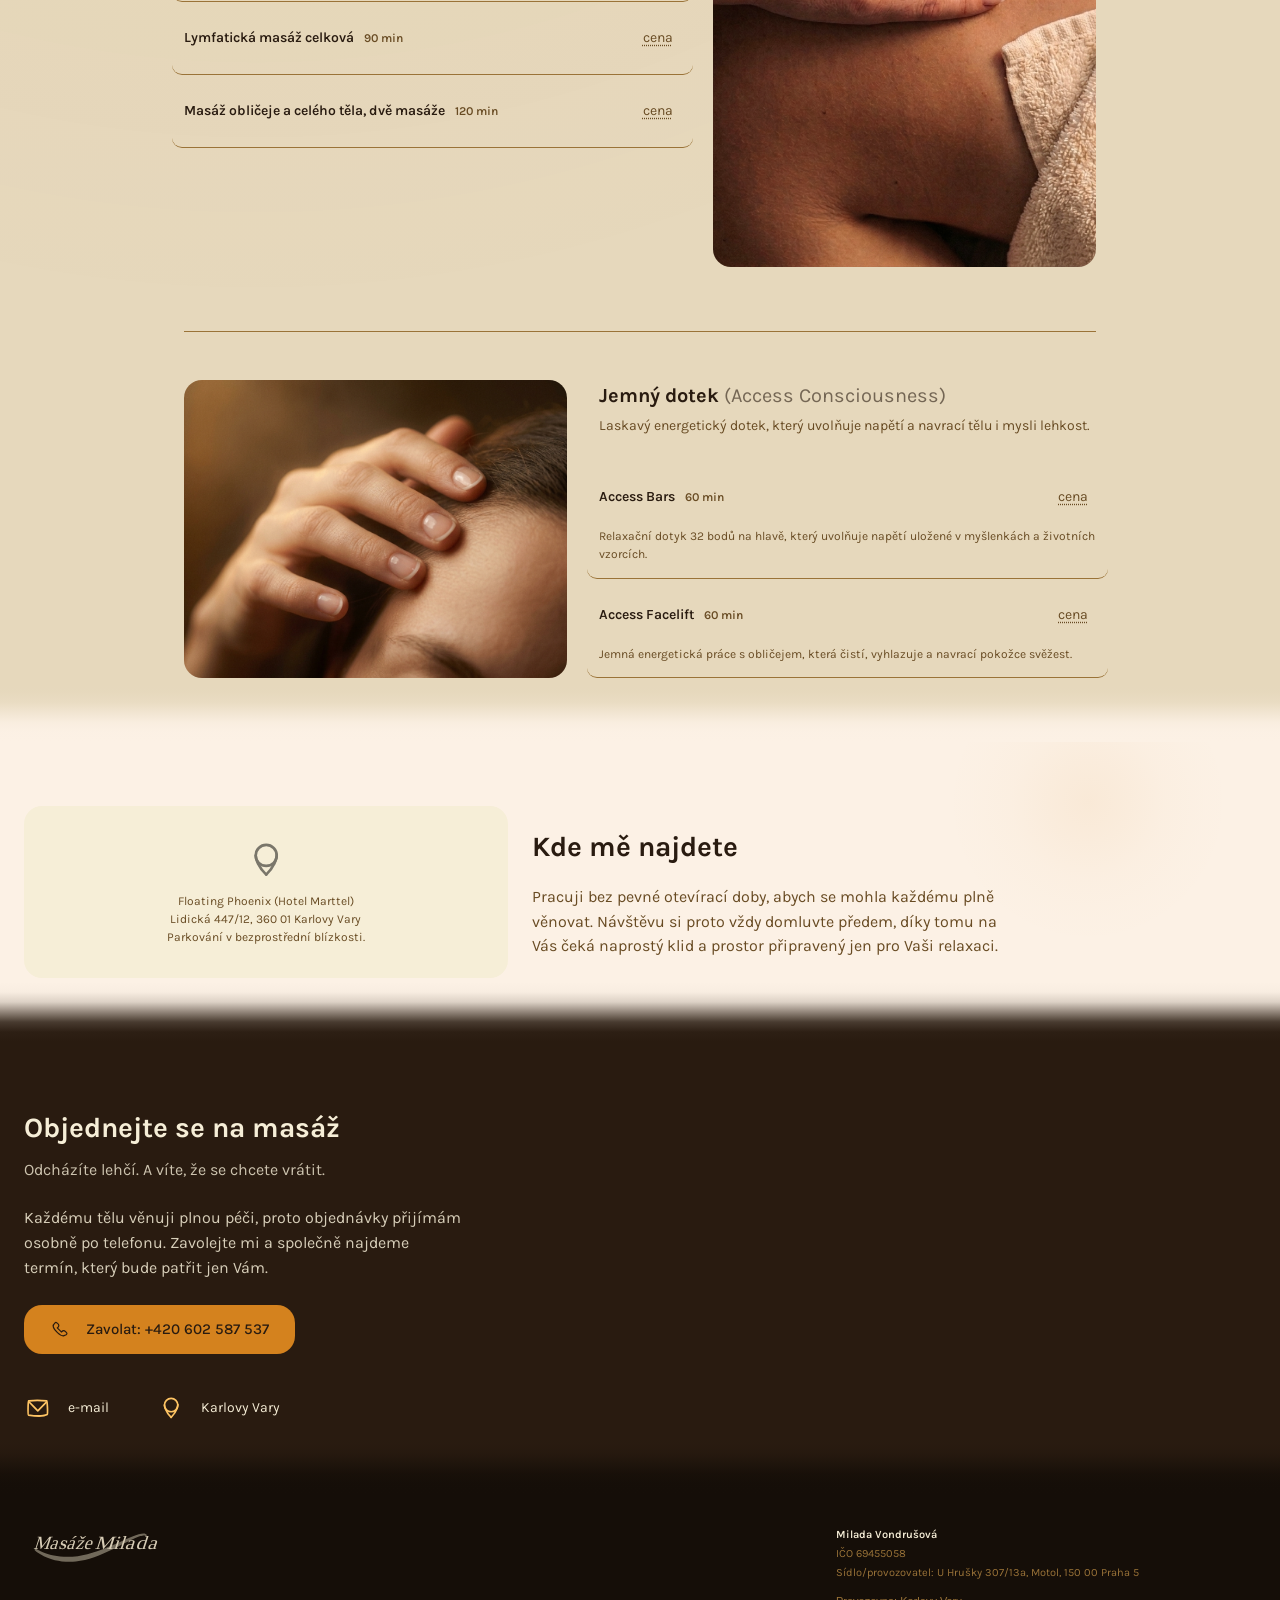
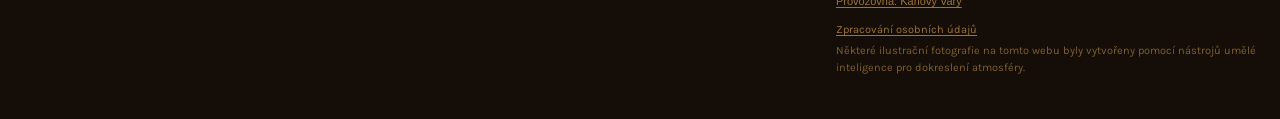
==== commit ff7e1bfe: "Opravit scroll/margin/gradient bugy, přidat GDPR modal a atmosférický nádech - Scroll restoration gu" ====
--- a/wireframe.html
+++ b/wireframe.html
@@ -141,9 +141,11 @@
   content:""; position:absolute; left:0; right:0; bottom:0; height:170px; z-index:1; pointer-events:none;
   background:linear-gradient(to bottom,
     rgba(252,241,229,0) 0%,
-    rgba(252,241,229,.06) 40%,
-    rgba(252,241,229,.3) 70%,
-    rgba(252,241,229,.7) 88%,
+    rgba(252,241,229,.02) 16.7%,
+    rgba(252,241,229,.15) 33.3%,
+    rgba(252,241,229,.5) 50%,
+    rgba(252,241,229,.85) 66.7%,
+    rgba(252,241,229,.98) 83.3%,
     rgba(252,241,229,1) 100%);
 }
 .hero .inner{ position:relative; z-index:2; padding:var(--sp-8) var(--sp-3); color:var(--light-surface); max-width:1280px; margin:0 auto; width:100%; }
@@ -167,12 +169,14 @@
   content:""; position:absolute; left:0; right:0; bottom:0; height:60px; z-index:0; pointer-events:none;
   background:linear-gradient(to bottom,
     rgba(230,216,188,0) 0%,
-    rgba(230,216,188,.06) 40%,
-    rgba(230,216,188,.3) 70%,
-    rgba(230,216,188,.7) 88%,
+    rgba(230,216,188,.02) 16.7%,
+    rgba(230,216,188,.15) 33.3%,
+    rgba(230,216,188,.5) 50%,
+    rgba(230,216,188,.85) 66.7%,
+    rgba(230,216,188,.98) 83.3%,
     rgba(230,216,188,1) 100%);
 }
-.o-milade .inner{ position:relative; z-index:1; display:flex; flex-direction:column; gap:var(--sp-4); padding:var(--sp-8) 0; }
+.o-milade .inner{ position:relative; z-index:1; display:flex; flex-direction:column; gap:var(--sp-4); padding-top:var(--sp-8); padding-bottom:var(--sp-8); }
 .o-milade .photo{ width:100%; border-radius:var(--radius); overflow:hidden; }
 .o-milade .photo img{ width:100%; height:340px; object-fit:cover; }
 .o-milade h2{ font-family:'Karla',sans-serif; font-weight:700; font-size:var(--fs-h2); margin:0 0 var(--sp-2); color:var(--dark); }
@@ -189,7 +193,15 @@
 }
 
 /* ---------- RECENZE (tichý pull-quote — sdílí --elevated se Službami, žádný nový fade seam) ---------- */
-.recenze{ background:var(--elevated); padding:var(--sp-6) 0; }
+.recenze{
+  padding:var(--sp-6) 0;
+  background:radial-gradient(circle at 80% 85%,
+    rgba(212,130,30,.12) 0%,
+    rgba(212,130,30,.08) 20%,
+    rgba(212,130,30,.04) 35%,
+    rgba(212,130,30,.015) 50%,
+    rgba(212,130,30,0) 65%), var(--elevated);
+}
 .recenze .quote-panel{
   position:relative; max-width:680px; margin:0 auto; overflow:hidden;
   background:var(--light-surface); border-radius:var(--radius);
@@ -212,14 +224,24 @@
 .recenze .signature-name{ font-family:'Karla',sans-serif; font-style:italic; font-size:var(--fs-small); color:var(--decor); }
 
 /* ---------- SLUŽBY (Proměna — scannable, bez motion, bez rámečku fotek) ---------- */
-.sluzby{ position:relative; padding:var(--sp-8) 0; background:var(--elevated); overflow:hidden; }
+.sluzby{
+  position:relative; padding:var(--sp-8) 0; overflow:hidden;
+  background:radial-gradient(circle at 20% 15%,
+    rgba(212,130,30,.12) 0%,
+    rgba(212,130,30,.08) 20%,
+    rgba(212,130,30,.04) 35%,
+    rgba(212,130,30,.015) 50%,
+    rgba(212,130,30,0) 65%), var(--elevated);
+}
 .sluzby::after{
   content:""; position:absolute; left:0; right:0; bottom:0; height:60px; z-index:0; pointer-events:none;
   background:linear-gradient(to bottom,
     rgba(252,241,229,0) 0%,
-    rgba(252,241,229,.06) 40%,
-    rgba(252,241,229,.3) 70%,
-    rgba(252,241,229,.7) 88%,
+    rgba(252,241,229,.02) 16.7%,
+    rgba(252,241,229,.15) 33.3%,
+    rgba(252,241,229,.5) 50%,
+    rgba(252,241,229,.85) 66.7%,
+    rgba(252,241,229,.98) 83.3%,
     rgba(252,241,229,1) 100%);
 }
 .sluzby .container{ position:relative; z-index:1; }
@@ -266,25 +288,36 @@
 }
 
 /* ---------- KDE MĚ NAJDEŠ ---------- */
-.kde{ position:relative; background:var(--light-bg); overflow:hidden; }
+.kde{
+  position:relative; overflow:hidden;
+  background:radial-gradient(circle 220px at 85% 20%,
+    rgba(212,130,30,.07) 0%,
+    rgba(212,130,30,.045) 20%,
+    rgba(212,130,30,.02) 35%,
+    rgba(212,130,30,.008) 50%,
+    rgba(212,130,30,0) 65%), var(--light-bg);
+}
 .kde::after{
   content:""; position:absolute; left:0; right:0; bottom:0; height:60px; z-index:0; pointer-events:none;
   background:linear-gradient(to bottom,
     rgba(41,27,16,0) 0%,
-    rgba(41,27,16,.06) 40%,
-    rgba(41,27,16,.3) 70%,
-    rgba(41,27,16,.7) 88%,
+    rgba(41,27,16,.02) 16.7%,
+    rgba(41,27,16,.15) 33.3%,
+    rgba(41,27,16,.5) 50%,
+    rgba(41,27,16,.85) 66.7%,
+    rgba(41,27,16,.98) 83.3%,
     rgba(41,27,16,1) 100%);
 }
-.kde .inner{ position:relative; z-index:1; display:flex; flex-direction:column; gap:var(--sp-3); padding:var(--sp-8) 0; }
+.kde .inner{ position:relative; z-index:1; display:flex; flex-direction:column; gap:var(--sp-3); padding-top:var(--sp-8); padding-bottom:var(--sp-8); }
 .kde .graphic{ width:100%; background:var(--light-surface); border-radius:var(--radius); display:flex; flex-direction:column; align-items:center; justify-content:center; gap:10px; padding:var(--sp-4) var(--sp-3); text-align:center; }
 .kde .graphic img{ width:44px; opacity:.5; }
 .kde .graphic-address{ font-size:var(--fs-caption); color:var(--dark-surface); margin:0; line-height:1.5; }
+.kde h2{ font-family:'Karla',sans-serif; font-weight:700; font-size:var(--fs-h2); margin:0 0 var(--sp-2); color:var(--dark); }
 .kde .text p{ font-size:var(--fs-body); color:var(--dark-surface); max-width:48ch; margin:0; }
 @media (min-width:640px){
   .kde .inner{ flex-direction:row; align-items:stretch; }
   .kde .graphic{ flex:1 1 40%; }
-  .kde .text{ flex:1 1 60%; display:flex; align-items:center; }
+  .kde .text{ flex:1 1 60%; display:flex; flex-direction:column; justify-content:center; }
 }
 
 /* ---------- REZERVACE (Odchod — jedna tichá paralax vrstva 0.85×) ---------- */
@@ -297,9 +330,11 @@
   content:""; position:absolute; left:0; right:0; bottom:0; height:60px; z-index:0; pointer-events:none;
   background:linear-gradient(to bottom,
     rgba(21,14,8,0) 0%,
-    rgba(21,14,8,.06) 40%,
-    rgba(21,14,8,.3) 70%,
-    rgba(21,14,8,.7) 88%,
+    rgba(21,14,8,.02) 16.7%,
+    rgba(21,14,8,.15) 33.3%,
+    rgba(21,14,8,.5) 50%,
+    rgba(21,14,8,.85) 66.7%,
+    rgba(21,14,8,.98) 83.3%,
     rgba(21,14,8,1) 100%);
 }
 .rezervace .container{ position:relative; z-index:1; }
@@ -333,6 +368,30 @@
 }
 footer.wire .links{ display:flex; gap:var(--sp-2); flex-wrap:wrap; margin-top:6px; }
 footer.wire .links a{ color:var(--decor); text-decoration:none; }
+footer.wire .legal-link{ color:var(--decor); text-decoration:underline; text-underline-offset:2px; background:none; border:none; padding:0; font-size:11px; font-family:'Karla',sans-serif; cursor:pointer; }
+
+/* ---------- GDPR modal ---------- */
+.gdpr-modal{ position:fixed; inset:0; z-index:200; display:flex; align-items:center; justify-content:center; padding:var(--sp-3); opacity:0; pointer-events:none; transition:opacity 250ms ease; }
+.gdpr-modal.open{ opacity:1; pointer-events:auto; }
+.gdpr-modal__backdrop{ position:absolute; inset:0; background:rgba(21,14,8,.6); }
+.gdpr-modal__panel{
+  position:relative; z-index:1; background:var(--light-bg); border-radius:var(--radius);
+  max-width:640px; width:100%; max-height:80vh; overflow-y:auto;
+  padding:var(--sp-6) var(--sp-4); font-family:'Karla',sans-serif; color:var(--dark-surface);
+  transform:translateY(12px); transition:transform 250ms ease;
+}
+.gdpr-modal.open .gdpr-modal__panel{ transform:translateY(0); }
+.gdpr-modal__panel h2{ font-size:var(--fs-h2); color:var(--dark); margin:0 0 var(--sp-3); padding-right:var(--sp-4); }
+.gdpr-modal__panel h3{ font-size:var(--fs-h3); color:var(--dark); margin:var(--sp-3) 0 var(--sp-1); }
+.gdpr-modal__panel p{ margin:0 0 var(--sp-1); line-height:1.6; }
+.gdpr-modal__panel ul{ margin:0 0 var(--sp-1); padding-left:1.2em; }
+.gdpr-modal__panel li{ margin-bottom:6px; line-height:1.6; }
+.gdpr-modal__close{
+  position:absolute; top:var(--sp-2); right:var(--sp-2); width:32px; height:32px; border-radius:10px;
+  border:none; background:var(--elevated); color:var(--dark); cursor:pointer;
+  display:flex; align-items:center; justify-content:center; padding:0;
+}
+.gdpr-modal__close svg{ width:14px; height:14px; }
 footer.wire .ai-note{ font-size:11px; opacity:.8; margin-top:6px; }
 @media (min-width:640px){
   footer.wire .inner{ flex-direction:row; justify-content:space-between; align-items:flex-start; gap:var(--sp-6); }
@@ -390,7 +449,7 @@
 
 <!-- ================= HERO (Příchod — bez paralaxu) ================= -->
 <header id="hero" class="hero">
-  <img src="hero.jpg" alt="">
+  <img src="hero.jpg" alt="Jemně splývající textilie v teplém, tlumeném světle">
   <div class="inner">
     <h1>
       <span class="kinetic-line" data-kinetic-load><span class="word">Tady</span> <span class="word">si</span> <span class="word">můžete</span><br><span class="word">konečně</span> <span class="word">odpočinout.</span></span>
@@ -403,7 +462,7 @@
 <section id="o-milade" class="o-milade">
   <div class="layer"></div>
   <div class="container inner">
-    <div class="photo"><img src="o-milade.jpg" alt="Milada"></div>
+    <div class="photo"><img src="o-milade.jpg" alt="Milada Vondrušová, masérka"></div>
     <div class="text">
       <h2>Něco málo o mně</h2>
       <p class="intro">Jsem Milada a věřím v léčivou sílu doteku. Ke každé masáži přistupuji s pochopením pro to, co Vaše tělo i mysl zrovna potřebují. Tady máte prostor jen pro sebe – uzemnit se, vypnout a nic neřešit. Uvolní se napětí ve svalech i v myšlenkách. Odcházet budete odpočatí, lehčí a s pocitem, že se můžete znovu zhluboka nadechnout.</p>
@@ -433,7 +492,7 @@
     <h2 class="sluzby-heading">S čím Vám ráda pomohu</h2>
     <p class="sluzby-note">Cena se zobrazí klepnutím na položku.</p>
     <div class="sub-block sub-block--split sub-block--photo-capped">
-      <div class="photo"><img src="sluzby-oblicej.jpg" alt="Obličej"></div>
+      <div class="photo"><img src="sluzby-oblicej.jpg" alt="Masáž obličeje"></div>
       <div class="split-content">
         <h3>Obličej</h3>
         <p>Ošetření a měkké techniky pro tvář a hlavu.</p>
@@ -446,7 +505,7 @@
     </div>
 
     <div class="sub-block sub-block--split sub-block--split-reverse">
-      <div class="photo"><img src="sluzby-telo.jpg" alt="Tělo"></div>
+      <div class="photo"><img src="sluzby-telo.jpg" alt="Masáž těla"></div>
       <div class="split-content">
         <h3>Tělo</h3>
         <p>Klasická, aromaterapeutická a lymfatická péče.</p>
@@ -463,7 +522,7 @@
     </div>
 
     <div class="sub-block sub-block--split">
-      <div class="photo"><img src="sluzby-access.jpg" alt="Access"></div>
+      <div class="photo"><img src="sluzby-access.jpg" alt="Jemný energetický dotek"></div>
       <div class="split-content">
         <h3>Jemný dotek <span style="font-weight:400;opacity:.6;">(Access Consciousness)</span></h3>
         <p>Laskavý energetický dotek, který uvolňuje napětí a navrací tělu i mysli lehkost.</p>
@@ -484,6 +543,7 @@
       <p class="graphic-address">Floating Phoenix (Hotel Marttel)<br>Lidická 447/12, 360 01 Karlovy Vary<br>Parkování v bezprostřední blízkosti.</p>
     </div>
     <div class="text">
+      <h2>Kde mě najdete</h2>
       <p>Pracuji bez pevné otevírací doby, abych se mohla každému plně věnovat. Návštěvu si proto vždy domluvte předem, díky tomu na Vás čeká naprostý klid a prostor připravený jen pro Vaši relaxaci.</p>
     </div>
   </div>
@@ -523,16 +583,56 @@
         <button class="provozovna-btn" onclick="document.getElementById('kde').scrollIntoView({behavior:'smooth'})">Provozovna: Karlovy Vary</button>
       </div>
       <div class="links">
-        <a href="#">Obchodní podmínky</a>
-        <a href="#">Zpracování osobních údajů</a>
+        <button type="button" class="legal-link" id="gdprOpenBtn">Zpracování osobních údajů</button>
       </div>
-      <p class="ai-note">Některé fotografie na webu byly upraveny/vytvořeny s pomocí AI. [text čeká na právní ověření]</p>
+      <p class="ai-note">Některé ilustrační fotografie na tomto webu byly vytvořeny pomocí nástrojů umělé inteligence pro dokreslení atmosféry.</p>
     </div>
   </div>
 </footer>
+
+<div class="gdpr-modal" id="gdprModal" aria-hidden="true">
+  <div class="gdpr-modal__backdrop" id="gdprBackdrop"></div>
+  <div class="gdpr-modal__panel" role="dialog" aria-modal="true" aria-labelledby="gdprTitle">
+    <button type="button" class="gdpr-modal__close" id="gdprCloseBtn" aria-label="Zavřít">
+      <svg xmlns="http://www.w3.org/2000/svg" viewBox="0 0 200 200" fill="none">
+        <g stroke="currentColor" stroke-width="12" stroke-linecap="round" fill="none">
+          <path d="M55,55 L145,145"/>
+          <path d="M145,55 L55,145"/>
+        </g>
+      </svg>
+    </button>
+    <h2 id="gdprTitle">Zásady ochrany osobních údajů (GDPR)</h2>
+
+    <h3>Kdo vaše údaje zpracovává?</h3>
+    <p>Správcem vašich osobních údajů je Milada Vondrušová, IČO: 69455058. Vaše soukromí a pocit bezpečí jsou pro mě klíčové nejen při samotné masáži, ale i při ochraně vašich dat.</p>
+
+    <h3>Jaké údaje zpracovávám a proč?</h3>
+    <p>Jelikož objednávky probíhají osobně po telefonu, zpracovávám pouze ty informace, které mi sami dobrovolně sdělíte a které jsou naprosto nezbytné pro domluvení naší schůzky.</p>
+    <ul>
+      <li><b>Jméno a příjmení:</b> Abych věděla, pro koho termín rezervuji a jak vás mohu oslovovat.</li>
+      <li><b>Telefonní číslo:</b> Pro vzájemnou komunikaci, potvrzení času nebo případné přesunutí masáže, pokud by to bylo nutné.</li>
+      <li><b>Zdravotní omezení (volitelné):</b> Pokud mi sami během hovoru či osobní návštěvy sdělíte informace o svém zdravotním stavu (např. alergie, citlivá místa), využívám je výhradně pro zajištění maximálně bezpečné a vhodné péče.</li>
+    </ul>
+
+    <h3>Jak dlouho údaje uchovávám a s kým je sdílím?</h3>
+    <p>Vaše kontaktní údaje si ponechávám pouze po dobu, kdy u mě využíváte masérské služby, a následně po dobu vyžadovanou platnými právními předpisy (například pro účely účetnictví). Vaše údaje jsou u mě v naprostém bezpečí a nikdy je nepředávám žádným třetím stranám pro marketingové či jiné účely.</p>
+
+    <h3>Jaká jsou vaše zákonná práva?</h3>
+    <p>V souvislosti s ochranou osobních údajů máte řadu práv. Kdykoliv se na mě můžete obrátit (například na telefonním čísle uvedeném na webu), pokud budete chtít uplatnit:</p>
+    <ul>
+      <li><b>Právo na přístup:</b> Můžete se mě zeptat, jaké údaje o vás aktuálně eviduji.</li>
+      <li><b>Právo na opravu:</b> Pokud například změníte telefonní číslo, ráda si jej u sebe aktualizuji.</li>
+      <li><b>Právo na výmaz:</b> Pokud si již nepřejete využívat mé služby, vaše kontaktní údaje na požádání trvale smažu.</li>
+      <li><b>Právo podat stížnost:</b> Máte právo obrátit se na Úřad pro ochranu osobních údajů, pokud byste nabyli dojmu, že s vašimi daty nenakládám správně.</li>
+    </ul>
+  </div>
+</div>
 
 <script>
 (function(){
+  if('scrollRestoration' in history){ history.scrollRestoration = 'manual'; }
+  if(!window.location.hash){ window.scrollTo(0, 0); }
+
   var reduceMotion = window.matchMedia('(prefers-reduced-motion: reduce)').matches;
   var nav = document.getElementById('mainNav');
   var hamburger = document.getElementById('hamburgerBtn');
@@ -580,6 +680,21 @@
     panel.classList.remove('open');
     hamburger.setAttribute('aria-expanded', 'false');
   });
+
+  var gdprModal = document.getElementById('gdprModal');
+  var gdprOpenBtn = document.getElementById('gdprOpenBtn');
+  var gdprCloseBtn = document.getElementById('gdprCloseBtn');
+  var gdprBackdrop = document.getElementById('gdprBackdrop');
+  if(gdprModal && gdprOpenBtn){
+    function openGdpr(){ gdprModal.classList.add('open'); gdprModal.setAttribute('aria-hidden', 'false'); }
+    function closeGdpr(){ gdprModal.classList.remove('open'); gdprModal.setAttribute('aria-hidden', 'true'); }
+    gdprOpenBtn.addEventListener('click', openGdpr);
+    gdprCloseBtn.addEventListener('click', closeGdpr);
+    gdprBackdrop.addEventListener('click', closeGdpr);
+    document.addEventListener('keydown', function(e){
+      if(e.key === 'Escape'){ closeGdpr(); }
+    });
+  }
 
   document.querySelectorAll('.price-row').forEach(function(row){
     var reveal = row.querySelector('.price-reveal');
